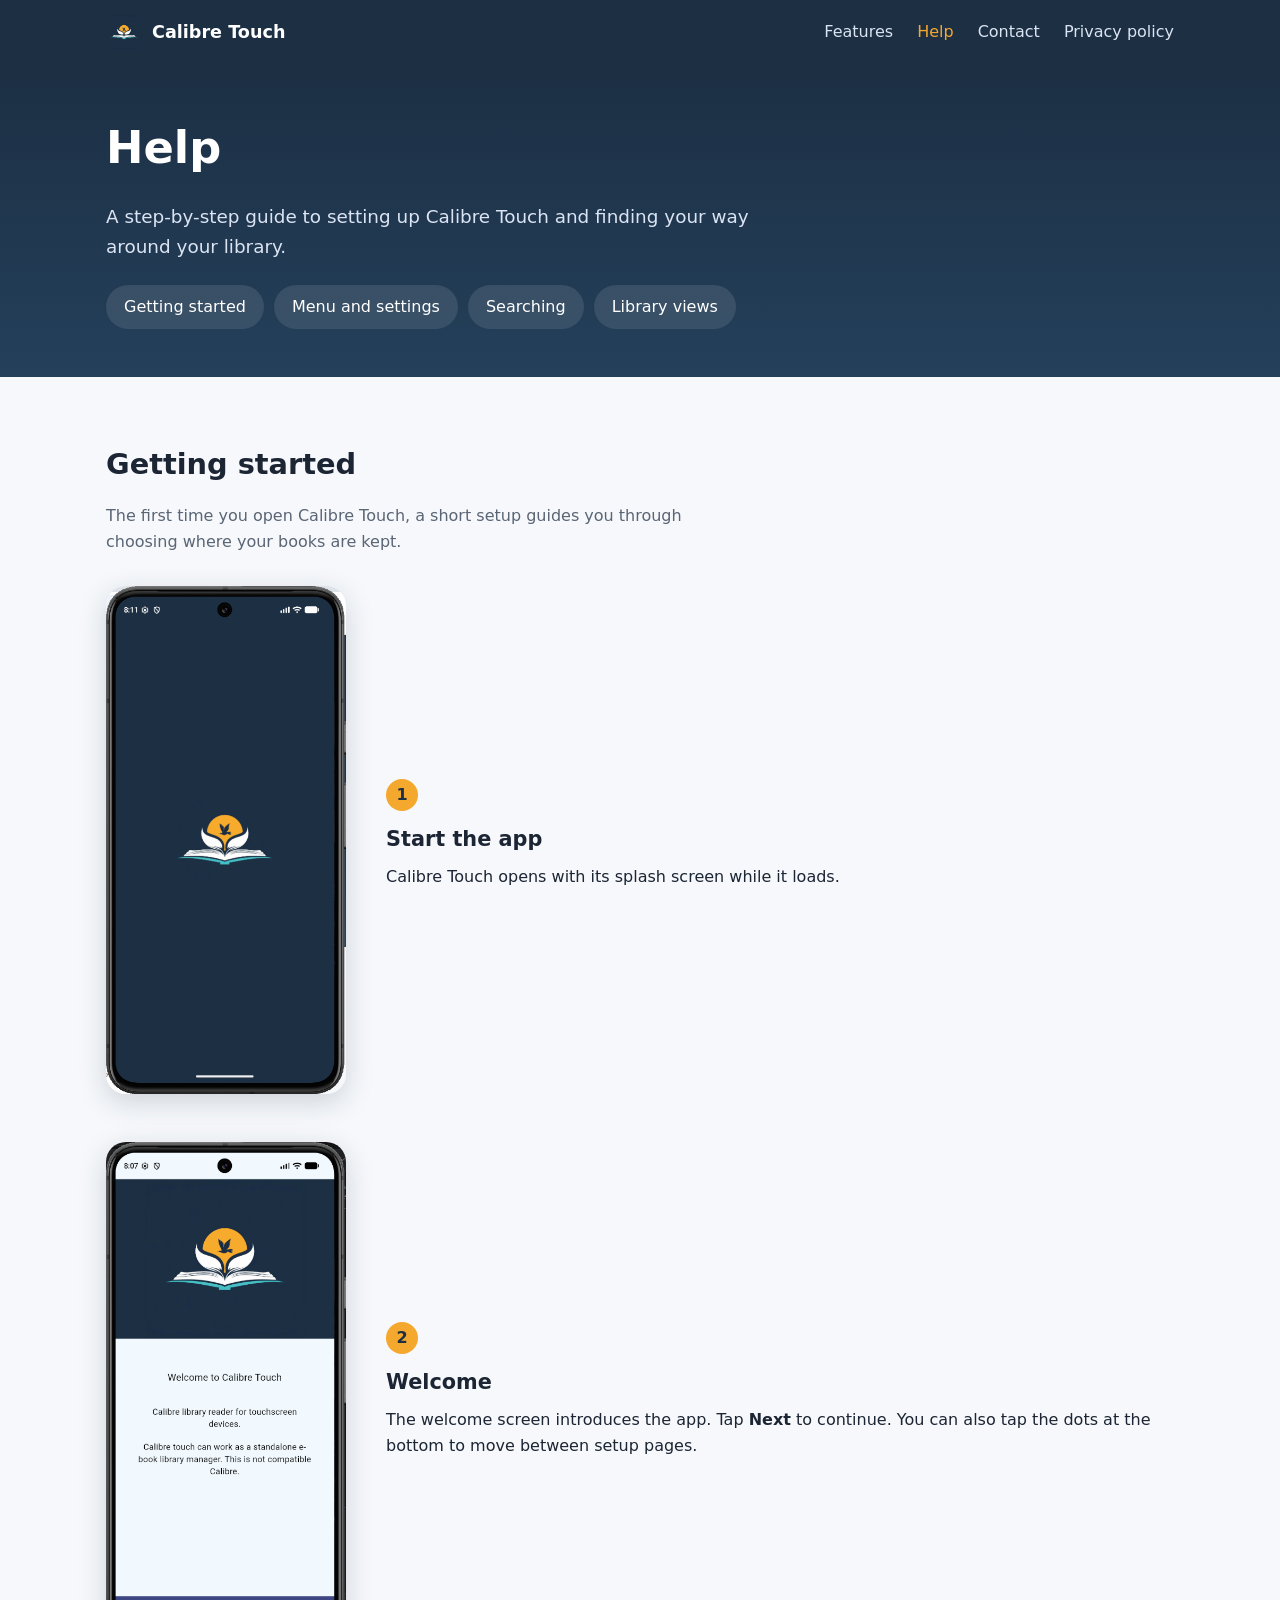
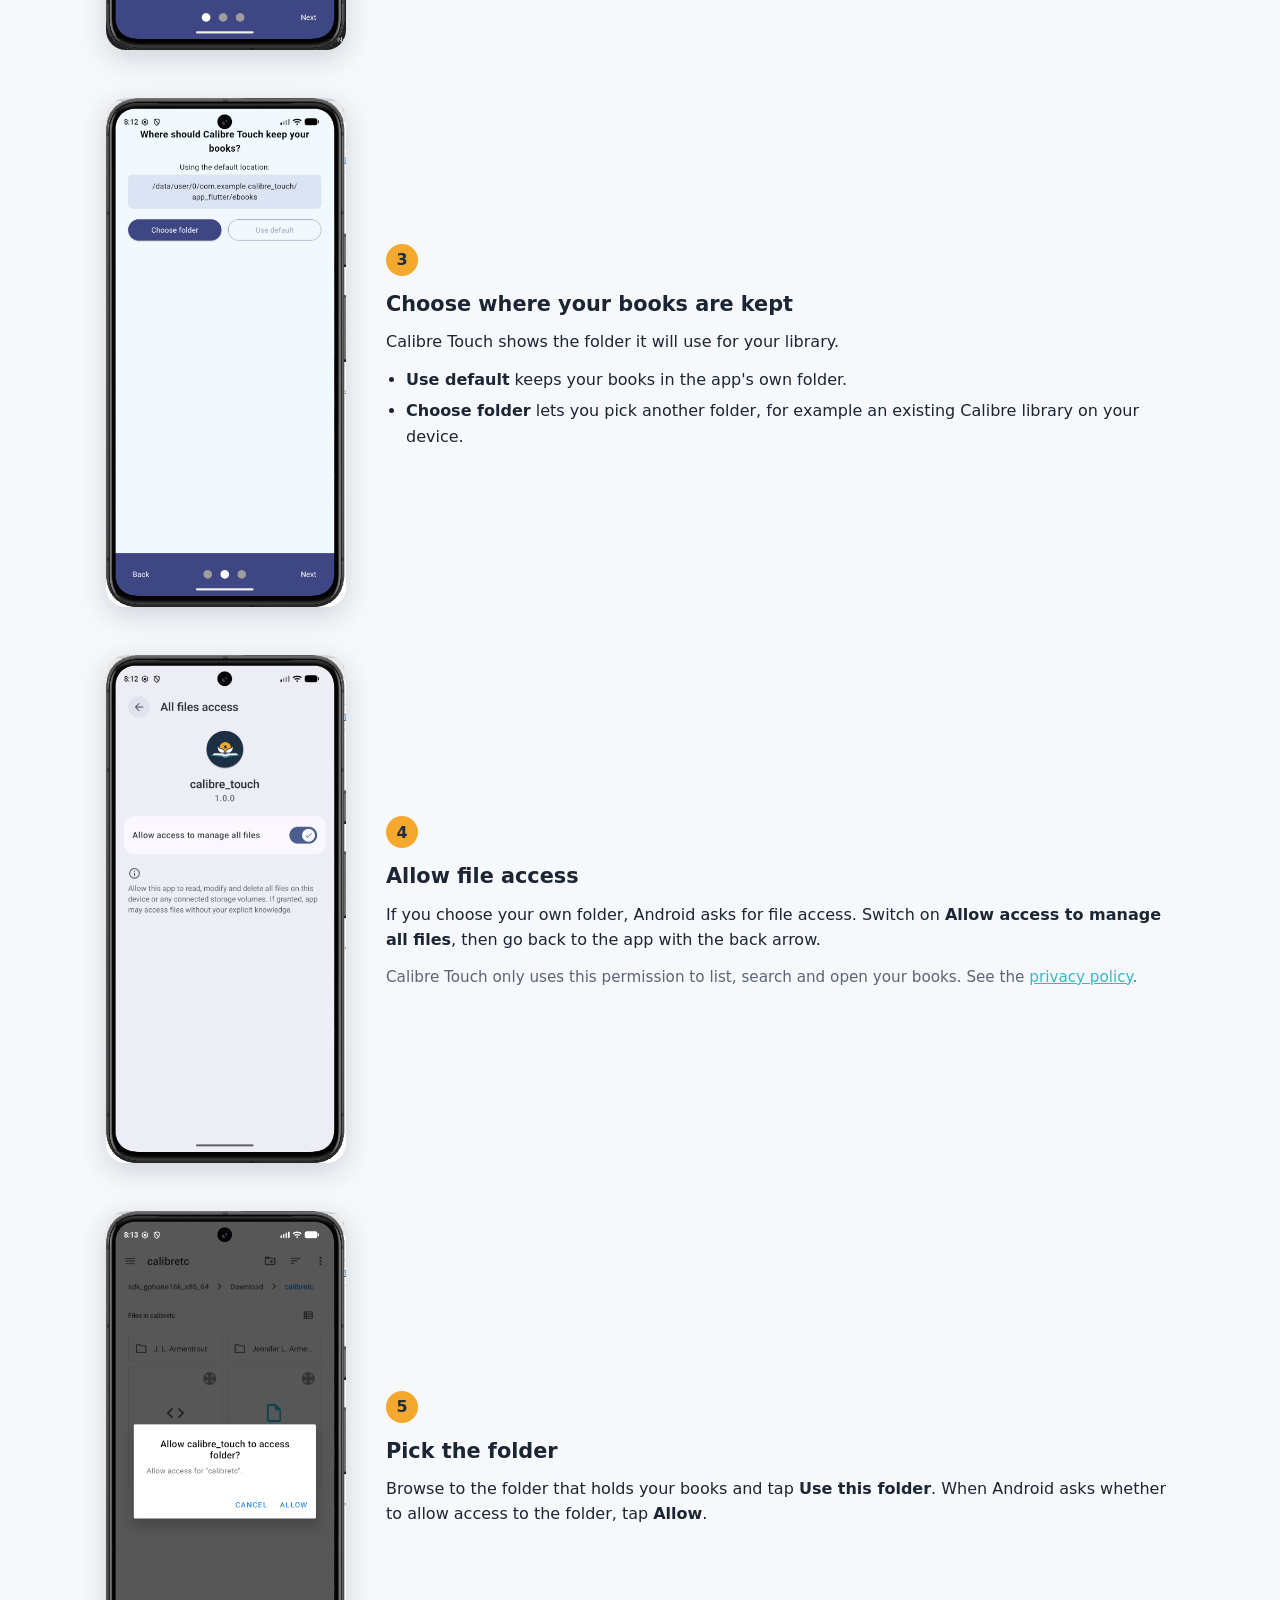
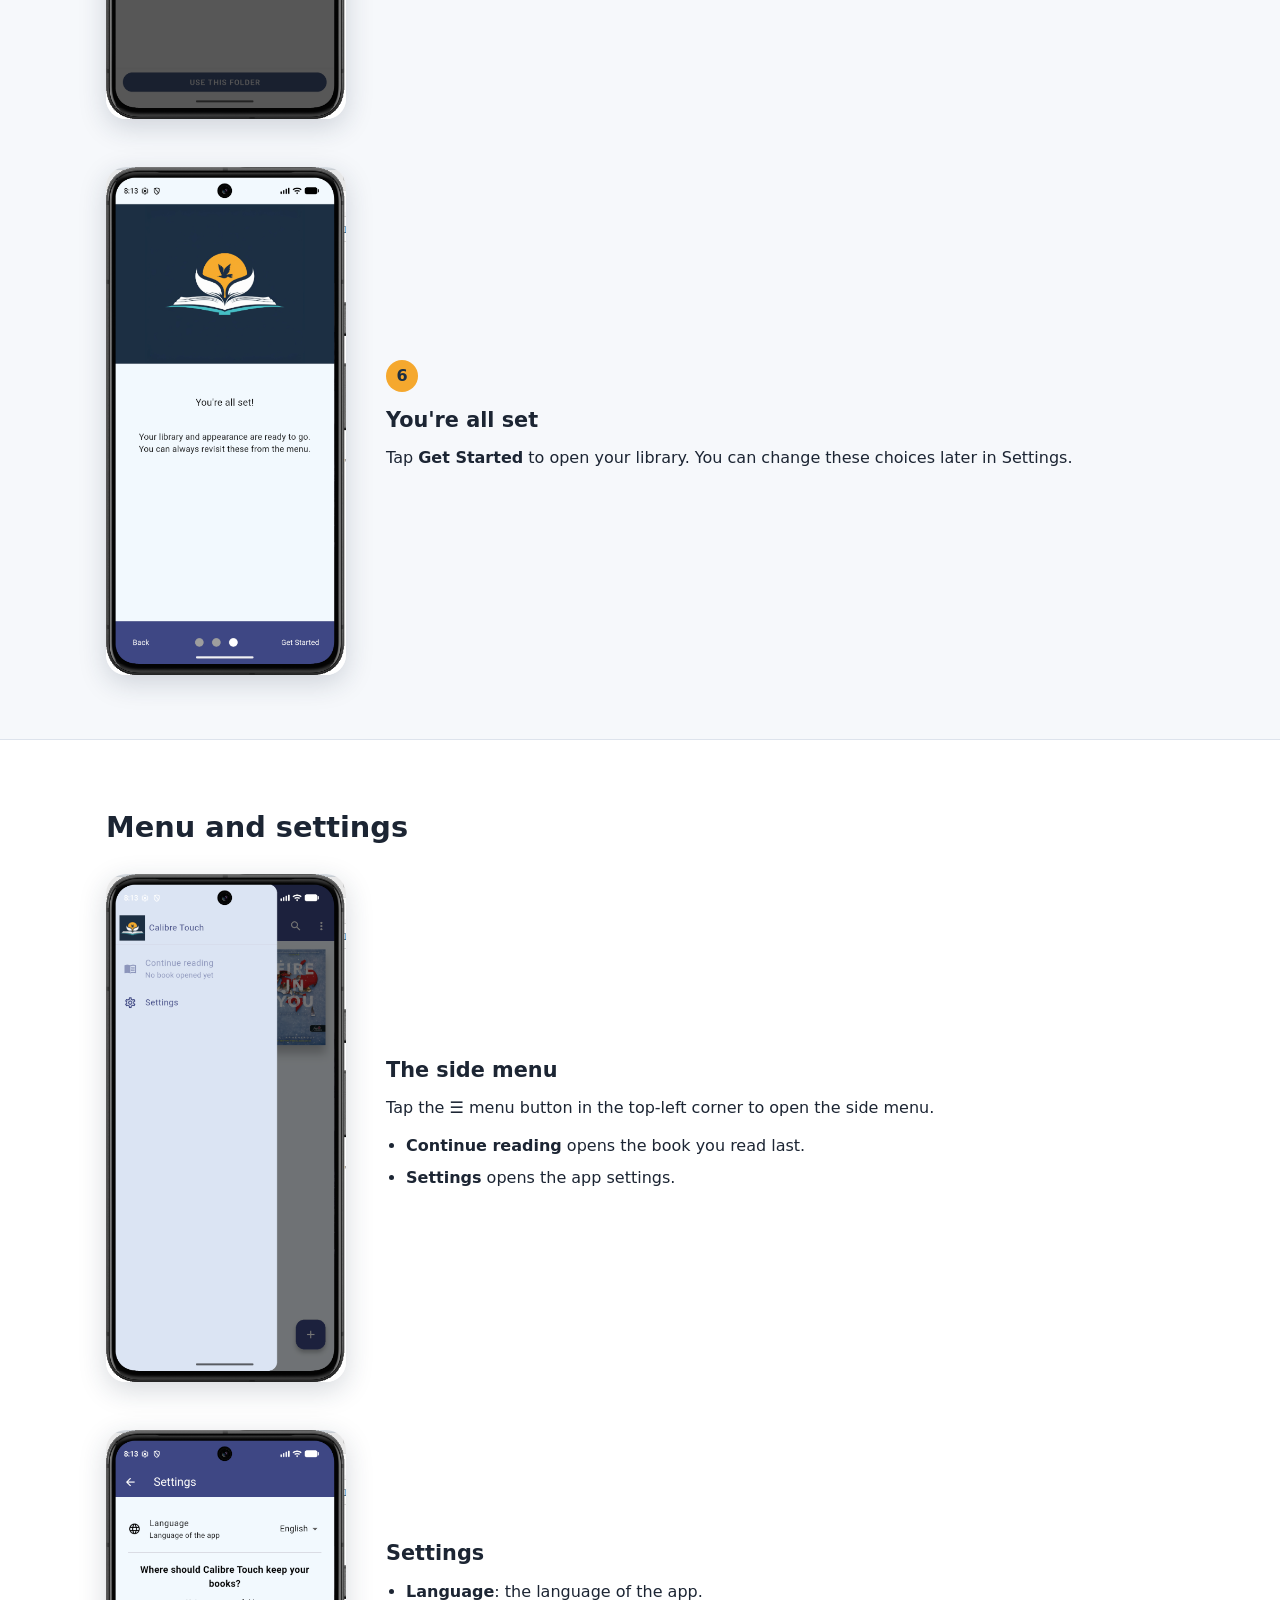
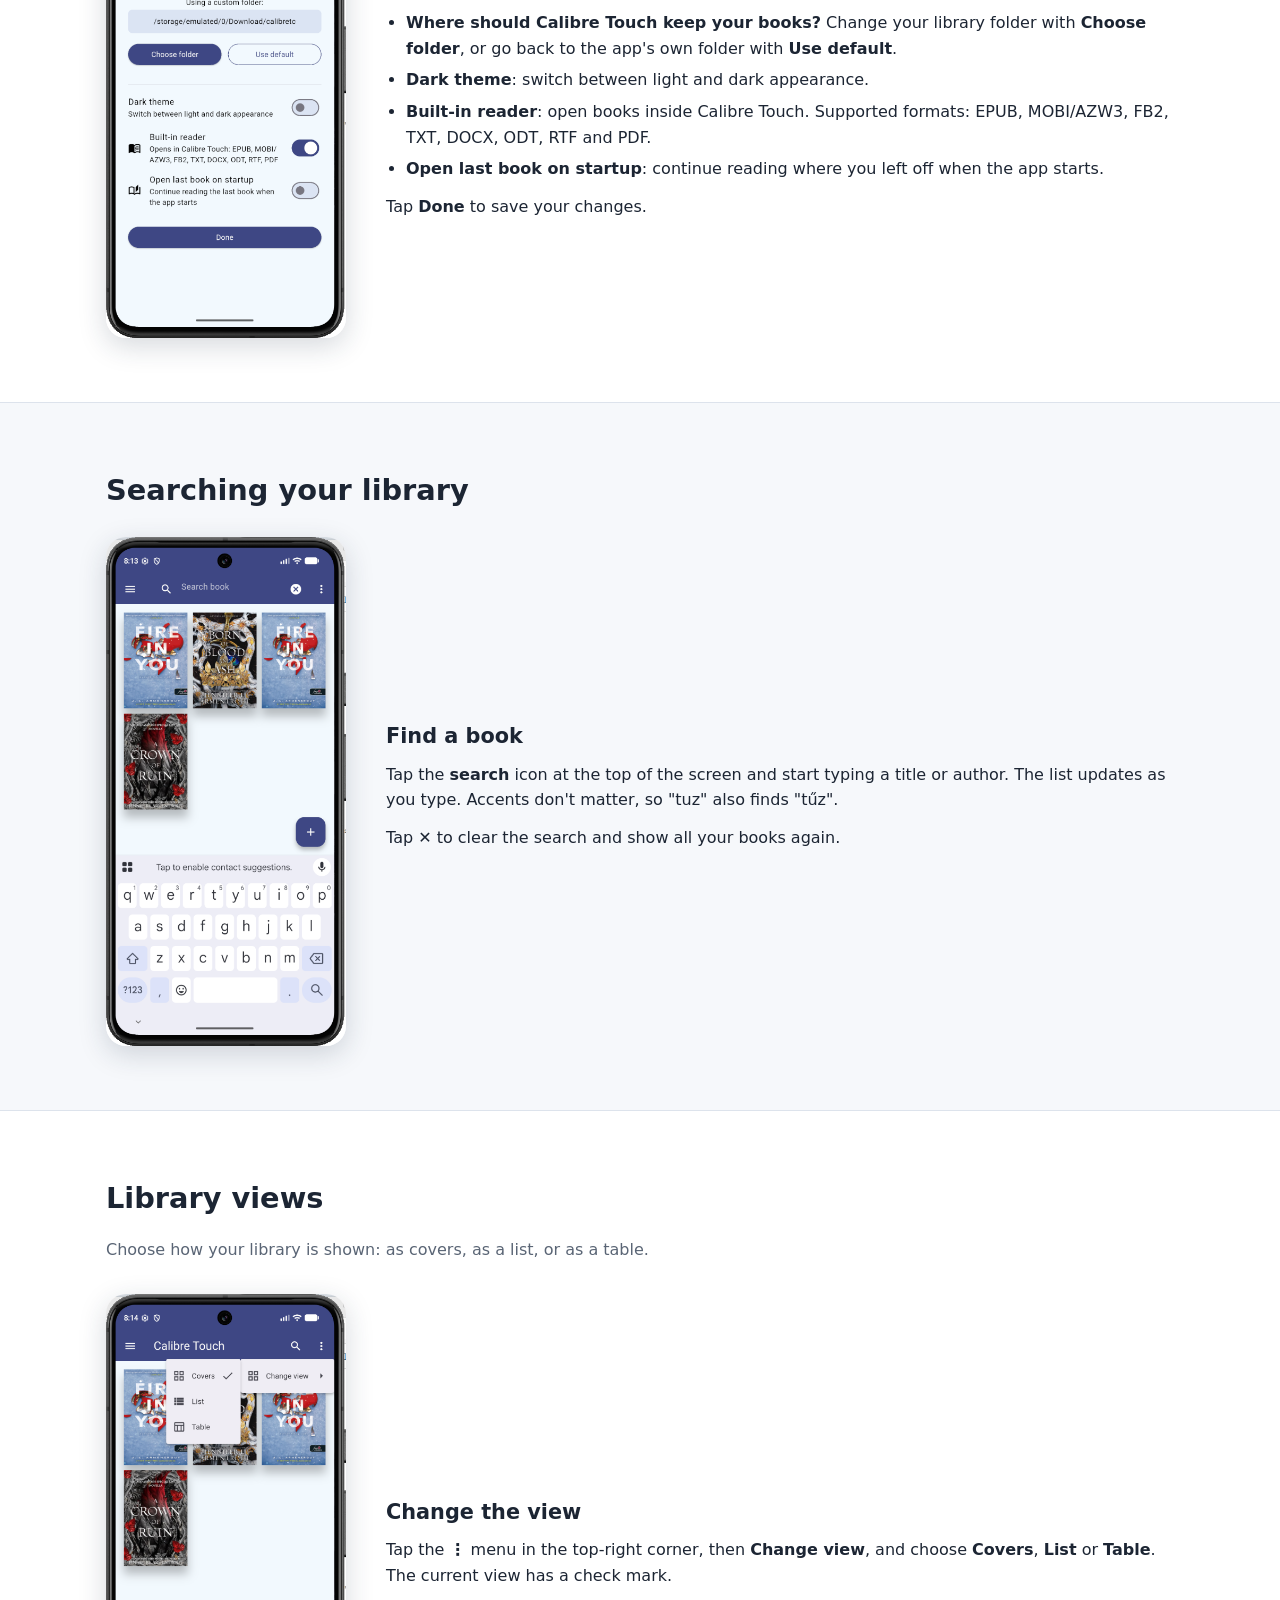
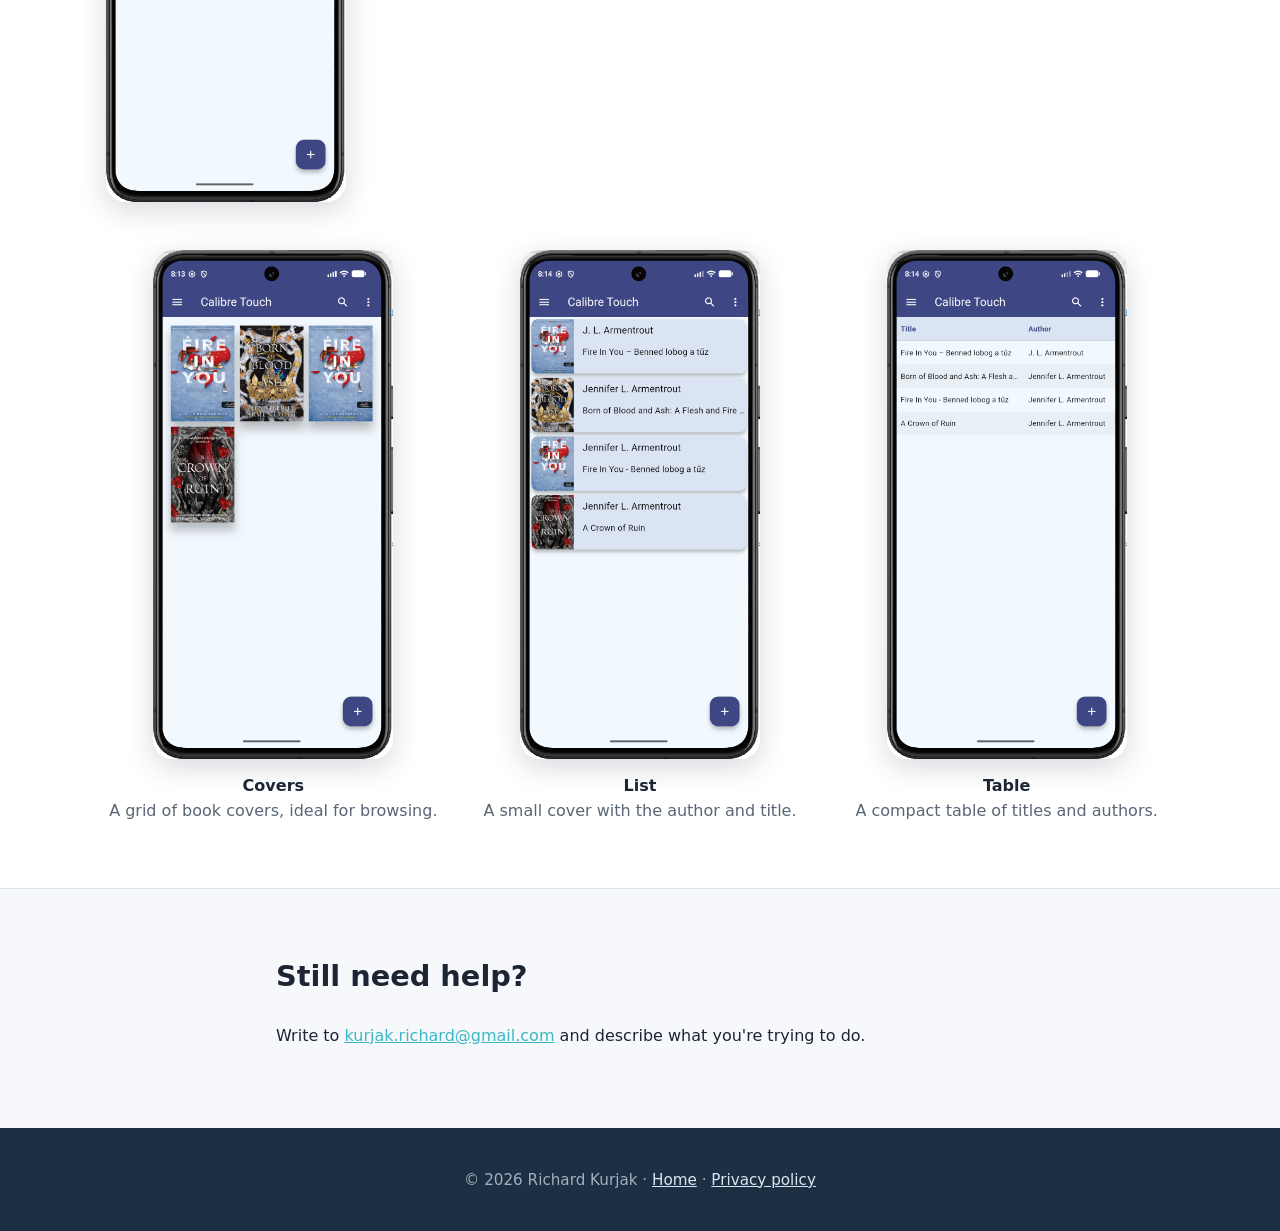
==== help.html @ 4003f590 "Change projetk as a github public page." ====
<!doctype html>
<html lang="en">
<head>
  <meta charset="utf-8">
  <meta name="viewport" content="width=device-width, initial-scale=1">
  <title>Help · Calibre Touch</title>
  <meta name="description" content="How to set up and use Calibre Touch, step by step.">
  <link rel="icon" type="image/png" href="assets/favicon.png">
  <link rel="stylesheet" href="css/style.css">
</head>
<body>
  <header class="site-header">
    <div class="container nav">
      <a class="brand" href="index.html">
        <img src="assets/logo.png" alt="" width="36" height="36">
        <span>Calibre Touch</span>
      </a>
      <button class="nav-toggle" aria-expanded="false" aria-controls="nav-links" aria-label="Open menu">☰</button>
      <nav id="nav-links" class="nav-links">
        <a href="index.html#features">Features</a>
        <a href="help.html" aria-current="page">Help</a>
        <a href="index.html#contact">Contact</a>
        <a href="index.html#privacy">Privacy policy</a>
      </nav>
    </div>
  </header>

  <main>
    <section class="help-hero">
      <div class="container">
        <h1>Help</h1>
        <p class="lead">A step-by-step guide to setting up Calibre Touch and finding your way around your library.</p>
        <nav class="toc" aria-label="Help topics">
          <a href="#getting-started">Getting started</a>
          <a href="#menu-settings">Menu and settings</a>
          <a href="#search">Searching</a>
          <a href="#views">Library views</a>
        </nav>
      </div>
    </section>

    <!-- Getting started -->
    <section id="getting-started" class="section">
      <div class="container">
        <h2>Getting started</h2>
        <p class="section-intro">The first time you open Calibre Touch, a short setup guides you through choosing where your books are kept.</p>

        <div class="steps">
          <article class="step">
            <a class="shot" href="assets/Help/1.png"><img src="assets/Help/1.png" alt="Calibre Touch splash screen with the logo on a dark blue background" width="452" height="957" loading="lazy"></a>
            <div class="step-text">
              <span class="step-num">1</span>
              <h3>Start the app</h3>
              <p>Calibre Touch opens with its splash screen while it loads.</p>
            </div>
          </article>

          <article class="step">
            <a class="shot" href="assets/Help/2.png"><img src="assets/Help/2.png" alt="Welcome screen with the Next button at the bottom" width="452" height="957" loading="lazy"></a>
            <div class="step-text">
              <span class="step-num">2</span>
              <h3>Welcome</h3>
              <p>The welcome screen introduces the app. Tap <strong>Next</strong> to continue. You can also tap the dots at the bottom to move between setup pages.</p>
            </div>
          </article>

          <article class="step">
            <a class="shot" href="assets/Help/3.png"><img src="assets/Help/3.png" alt="Setup page asking where Calibre Touch should keep your books, with Choose folder and Use default buttons" width="452" height="957" loading="lazy"></a>
            <div class="step-text">
              <span class="step-num">3</span>
              <h3>Choose where your books are kept</h3>
              <p>Calibre Touch shows the folder it will use for your library.</p>
              <ul>
                <li><strong>Use default</strong> keeps your books in the app's own folder.</li>
                <li><strong>Choose folder</strong> lets you pick another folder, for example an existing Calibre library on your device.</li>
              </ul>
            </div>
          </article>

          <article class="step">
            <a class="shot" href="assets/Help/4.png"><img src="assets/Help/4.png" alt="Android All files access screen with Allow access to manage all files switched on" width="452" height="957" loading="lazy"></a>
            <div class="step-text">
              <span class="step-num">4</span>
              <h3>Allow file access</h3>
              <p>If you choose your own folder, Android asks for file access. Switch on <strong>Allow access to manage all files</strong>, then go back to the app with the back arrow.</p>
              <p class="hint">Calibre Touch only uses this permission to list, search and open your books. See the <a href="index.html#privacy">privacy policy</a>.</p>
            </div>
          </article>

          <article class="step">
            <a class="shot" href="assets/Help/5.png"><img src="assets/Help/5.png" alt="Folder picker showing the calibretc folder and a dialog asking to allow access" width="452" height="957" loading="lazy"></a>
            <div class="step-text">
              <span class="step-num">5</span>
              <h3>Pick the folder</h3>
              <p>Browse to the folder that holds your books and tap <strong>Use this folder</strong>. When Android asks whether to allow access to the folder, tap <strong>Allow</strong>.</p>
            </div>
          </article>

          <article class="step">
            <a class="shot" href="assets/Help/6.png"><img src="assets/Help/6.png" alt="You're all set screen with the Get Started button" width="452" height="957" loading="lazy"></a>
            <div class="step-text">
              <span class="step-num">6</span>
              <h3>You're all set</h3>
              <p>Tap <strong>Get Started</strong> to open your library. You can change these choices later in Settings.</p>
            </div>
          </article>
        </div>
      </div>
    </section>

    <!-- Menu and settings -->
    <section id="menu-settings" class="section section-alt">
      <div class="container">
        <h2>Menu and settings</h2>

        <div class="steps">
          <article class="step">
            <a class="shot" href="assets/Help/7.png"><img src="assets/Help/7.png" alt="Side menu open with Continue reading and Settings" width="452" height="957" loading="lazy"></a>
            <div class="step-text">
              <h3>The side menu</h3>
              <p>Tap the <strong>☰</strong> menu button in the top-left corner to open the side menu.</p>
              <ul>
                <li><strong>Continue reading</strong> opens the book you read last.</li>
                <li><strong>Settings</strong> opens the app settings.</li>
              </ul>
            </div>
          </article>

          <article class="step">
            <a class="shot" href="assets/Help/8.png"><img src="assets/Help/8.png" alt="Settings screen with language, library folder, dark theme, built-in reader and open last book options" width="452" height="957" loading="lazy"></a>
            <div class="step-text">
              <h3>Settings</h3>
              <ul>
                <li><strong>Language</strong>: the language of the app.</li>
                <li><strong>Where should Calibre Touch keep your books?</strong> Change your library folder with <strong>Choose folder</strong>, or go back to the app's own folder with <strong>Use default</strong>.</li>
                <li><strong>Dark theme</strong>: switch between light and dark appearance.</li>
                <li><strong>Built-in reader</strong>: open books inside Calibre Touch. Supported formats: EPUB, MOBI/AZW3, FB2, TXT, DOCX, ODT, RTF and PDF.</li>
                <li><strong>Open last book on startup</strong>: continue reading where you left off when the app starts.</li>
              </ul>
              <p>Tap <strong>Done</strong> to save your changes.</p>
            </div>
          </article>
        </div>
      </div>
    </section>

    <!-- Search -->
    <section id="search" class="section">
      <div class="container">
        <h2>Searching your library</h2>

        <div class="steps">
          <article class="step">
            <a class="shot" href="assets/Help/9.png"><img src="assets/Help/9.png" alt="Search bar open above the book covers with the keyboard showing" width="452" height="957" loading="lazy"></a>
            <div class="step-text">
              <h3>Find a book</h3>
              <p>Tap the <strong>search</strong> icon at the top of the screen and start typing a title or author. The list updates as you type. Accents don't matter, so "tuz" also finds "tűz".</p>
              <p>Tap <strong>✕</strong> to clear the search and show all your books again.</p>
            </div>
          </article>
        </div>
      </div>
    </section>

    <!-- Views -->
    <section id="views" class="section section-alt">
      <div class="container">
        <h2>Library views</h2>
        <p class="section-intro">Choose how your library is shown: as covers, as a list, or as a table.</p>

        <div class="steps">
          <article class="step">
            <a class="shot" href="assets/Help/10.png"><img src="assets/Help/10.png" alt="Menu open with Change view and the options Covers, List and Table" width="452" height="957" loading="lazy"></a>
            <div class="step-text">
              <h3>Change the view</h3>
              <p>Tap the <strong>⋮</strong> menu in the top-right corner, then <strong>Change view</strong>, and choose <strong>Covers</strong>, <strong>List</strong> or <strong>Table</strong>. The current view has a check mark.</p>
            </div>
          </article>
        </div>

        <div class="view-grid">
          <figure>
            <a class="shot" href="assets/Help/11.png"><img src="assets/Help/11.png" alt="Covers view showing book covers in a grid" width="452" height="957" loading="lazy"></a>
            <figcaption><strong>Covers</strong><br>A grid of book covers, ideal for browsing.</figcaption>
          </figure>
          <figure>
            <a class="shot" href="assets/Help/12.png"><img src="assets/Help/12.png" alt="List view showing each book's cover, author and title" width="452" height="957" loading="lazy"></a>
            <figcaption><strong>List</strong><br>A small cover with the author and title.</figcaption>
          </figure>
          <figure>
            <a class="shot" href="assets/Help/13.png"><img src="assets/Help/13.png" alt="Table view with Title and Author columns" width="452" height="957" loading="lazy"></a>
            <figcaption><strong>Table</strong><br>A compact table of titles and authors.</figcaption>
          </figure>
        </div>
      </div>
    </section>

    <section class="section">
      <div class="container narrow">
        <h2>Still need help?</h2>
        <p>Write to <a href="mailto:kurjak.richard@gmail.com">kurjak.richard@gmail.com</a> and describe what you're trying to do.</p>
      </div>
    </section>
  </main>

  <footer class="site-footer">
    <div class="container">
      <p>© <span id="year"></span> Richard Kurjak · <a href="index.html">Home</a> · <a href="index.html#privacy">Privacy policy</a></p>
    </div>
  </footer>

  <script src="js/main.js"></script>
</body>
</html>
---- css/style.css ----
/* Calibre Touch website — colors taken from the app logo */
:root {
  --navy: #1c2f43;
  --navy-2: #24405b;
  --amber: #f5a82e;
  --teal: #3bb8c3;
  --bg: #f6f8fb;
  --surface: #ffffff;
  --text: #1c2533;
  --muted: #5a6575;
  --border: #dde3ec;
  --radius: 14px;
  --max: 1100px;
}

@media (prefers-color-scheme: dark) {
  :root {
    --bg: #121c28;
    --surface: #1a2838;
    --text: #e8edf3;
    --muted: #a3afbf;
    --border: #2c3d52;
  }
}

*, *::before, *::after { box-sizing: border-box; }

body {
  margin: 0;
  font-family: system-ui, -apple-system, "Segoe UI", Roboto, sans-serif;
  line-height: 1.6;
  color: var(--text);
  background: var(--bg);
}

img { max-width: 100%; height: auto; display: block; }
a { color: var(--teal); }

.container { width: 100%; max-width: var(--max); margin: 0 auto; padding: 0 16px; }
.narrow { max-width: 760px; }

/* Header */
.site-header {
  background: var(--navy);
  color: #fff;
  position: sticky; top: 0; z-index: 10;
}
.nav { display: flex; align-items: center; justify-content: space-between; min-height: 64px; flex-wrap: wrap; }
.brand { display: flex; align-items: center; gap: 10px; color: #fff; text-decoration: none; font-weight: 700; font-size: 1.1rem; }
.brand img { border-radius: 8px; }
.nav-links { display: flex; gap: 24px; }
.nav-links a { color: #dbe4f3; text-decoration: none; font-weight: 500; }
.nav-links a:hover, .nav-links a[aria-current="page"] { color: var(--amber); }
.nav-toggle { display: none; background: none; border: 0; color: #fff; font-size: 1.6rem; cursor: pointer; padding: 8px; }

@media (max-width: 720px) {
  .nav-toggle { display: block; }
  .nav-links { display: none; width: 100%; flex-direction: column; gap: 0; padding-bottom: 12px; }
  .nav-links.open { display: flex; }
  .nav-links a { padding: 12px 0; border-top: 1px solid var(--navy-2); }
}

/* Hero */
.hero { background: linear-gradient(180deg, var(--navy), var(--navy-2)); color: #fff; padding: 64px 0 80px; }
.hero-inner { display: grid; grid-template-columns: 1.2fr 1fr; gap: 40px; align-items: center; }
.eyebrow { color: var(--amber); text-transform: uppercase; letter-spacing: .08em; font-weight: 700; font-size: .85rem; margin: 0 0 8px; }
.hero h1 { font-size: clamp(2rem, 5vw, 3.2rem); line-height: 1.15; margin: 0 0 16px; }
.lead { font-size: 1.15rem; color: #dbe4f3; max-width: 36em; }
.hero-actions { display: flex; flex-wrap: wrap; gap: 12px; margin-top: 28px; }
.hero-art img { width: 100%; max-width: 380px; margin: 0 auto; border-radius: 24px; }

@media (max-width: 820px) {
  .hero { padding: 40px 0 56px; }
  .hero-inner { grid-template-columns: 1fr; }
  .hero-art { order: -1; }
  .hero-art img { max-width: 220px; }
}

/* Buttons — sized for touch */
.btn { display: inline-flex; align-items: center; justify-content: center; min-height: 48px; padding: 0 24px; border-radius: 999px; font-weight: 600; text-decoration: none; transition: transform .15s, background .15s; }
.btn:active { transform: scale(.97); }
.btn-primary { background: var(--amber); color: var(--navy); }
.btn-primary:hover { background: #ffbb4d; }
.btn-ghost { border: 2px solid rgba(255,255,255,.5); color: #fff; }
.btn-ghost:hover { border-color: #fff; }

/* Sections */
.section { padding: 64px 0; }
.section-alt { background: var(--surface); border-block: 1px solid var(--border); }
h2 { font-size: 1.8rem; margin: 0 0 24px; }

.cards { display: grid; grid-template-columns: repeat(auto-fit, minmax(230px, 1fr)); gap: 20px; }
.card { background: var(--surface); border: 1px solid var(--border); border-top: 4px solid var(--teal); border-radius: var(--radius); padding: 24px; }
.card h3 { margin: 0 0 8px; }
.card p { margin: 0; color: var(--muted); }
.card-warning { grid-column: 1 / -1; border-top-color: var(--amber); }
.note { color: var(--muted); font-size: .95rem; margin-top: 24px; }

.checklist { list-style: none; padding: 0; margin: 0 0 28px; }
.checklist li { position: relative; padding-left: 34px; margin-bottom: 14px; }
.checklist li::before { content: "✓"; position: absolute; left: 0; top: 0; width: 24px; height: 24px; border-radius: 50%; background: var(--teal); color: #fff; font-size: .8rem; display: grid; place-items: center; font-weight: 700; }

.prose h3 { font-size: 1.15rem; margin: 28px 0 8px; }
section[id] { scroll-margin-top: 64px; }

/* Footer */
.site-footer { background: var(--navy); color: #a3afbf; padding: 24px 0; text-align: center; font-size: .95rem; }
.site-footer a { color: #dbe4f3; }

/* Help page */
.help-hero { background: linear-gradient(180deg, var(--navy), var(--navy-2)); color: #fff; padding: 48px 0; }
.help-hero h1 { font-size: clamp(2rem, 5vw, 2.8rem); margin: 0 0 8px; }
.toc { display: flex; flex-wrap: wrap; gap: 10px; margin-top: 24px; }
.toc a { display: inline-flex; align-items: center; min-height: 44px; padding: 0 18px; border-radius: 999px; background: rgba(255,255,255,.1); color: #fff; text-decoration: none; font-weight: 500; }
.toc a:hover { background: rgba(255,255,255,.2); }
.section-intro { color: var(--muted); max-width: 40em; margin: -8px 0 32px; }

.steps { display: grid; gap: 48px; }
.step { display: grid; grid-template-columns: 240px 1fr; gap: 40px; align-items: center; }
.step h3 { margin: 0 0 8px; font-size: 1.3rem; }
.step p, .step ul { margin: 0 0 12px; }
.step ul { padding-left: 20px; }
.step li { margin-bottom: 6px; }
.step-num { display: inline-grid; place-items: center; width: 32px; height: 32px; border-radius: 50%; background: var(--amber); color: var(--navy); font-weight: 700; margin-bottom: 12px; }
.hint { color: var(--muted); font-size: .95rem; }

.shot { display: block; }
.shot img { width: 100%; border-radius: 20px; box-shadow: 0 8px 28px rgba(28,47,67,.18); }

.view-grid { display: grid; grid-template-columns: repeat(3, 1fr); gap: 32px; margin-top: 48px; }
.view-grid figure { margin: 0; text-align: center; }
.view-grid img { max-width: 240px; margin: 0 auto; }
.view-grid figcaption { margin-top: 14px; color: var(--muted); }
.view-grid figcaption strong { color: var(--text); }

@media (max-width: 720px) {
  .step { grid-template-columns: 1fr; gap: 20px; }
  .step .shot { max-width: 240px; margin: 0 auto; }
  .view-grid { grid-template-columns: 1fr; }
}
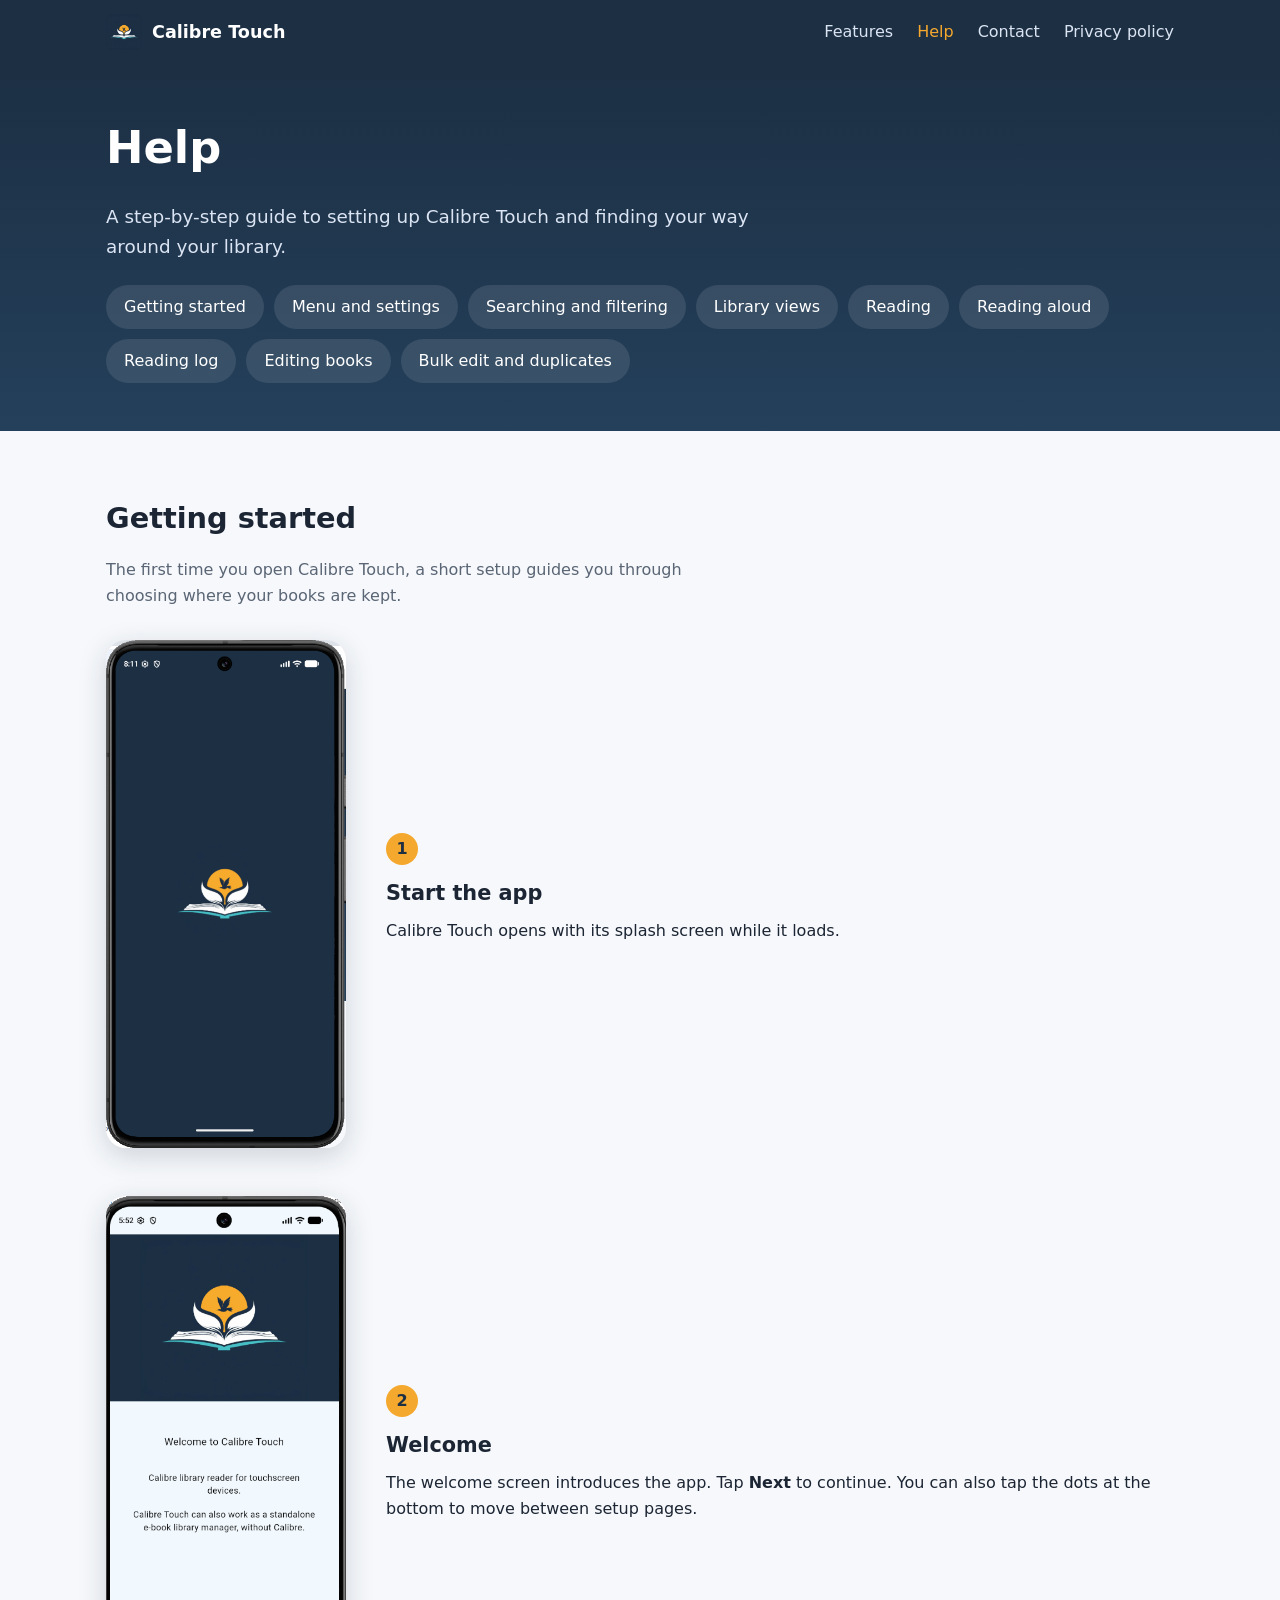
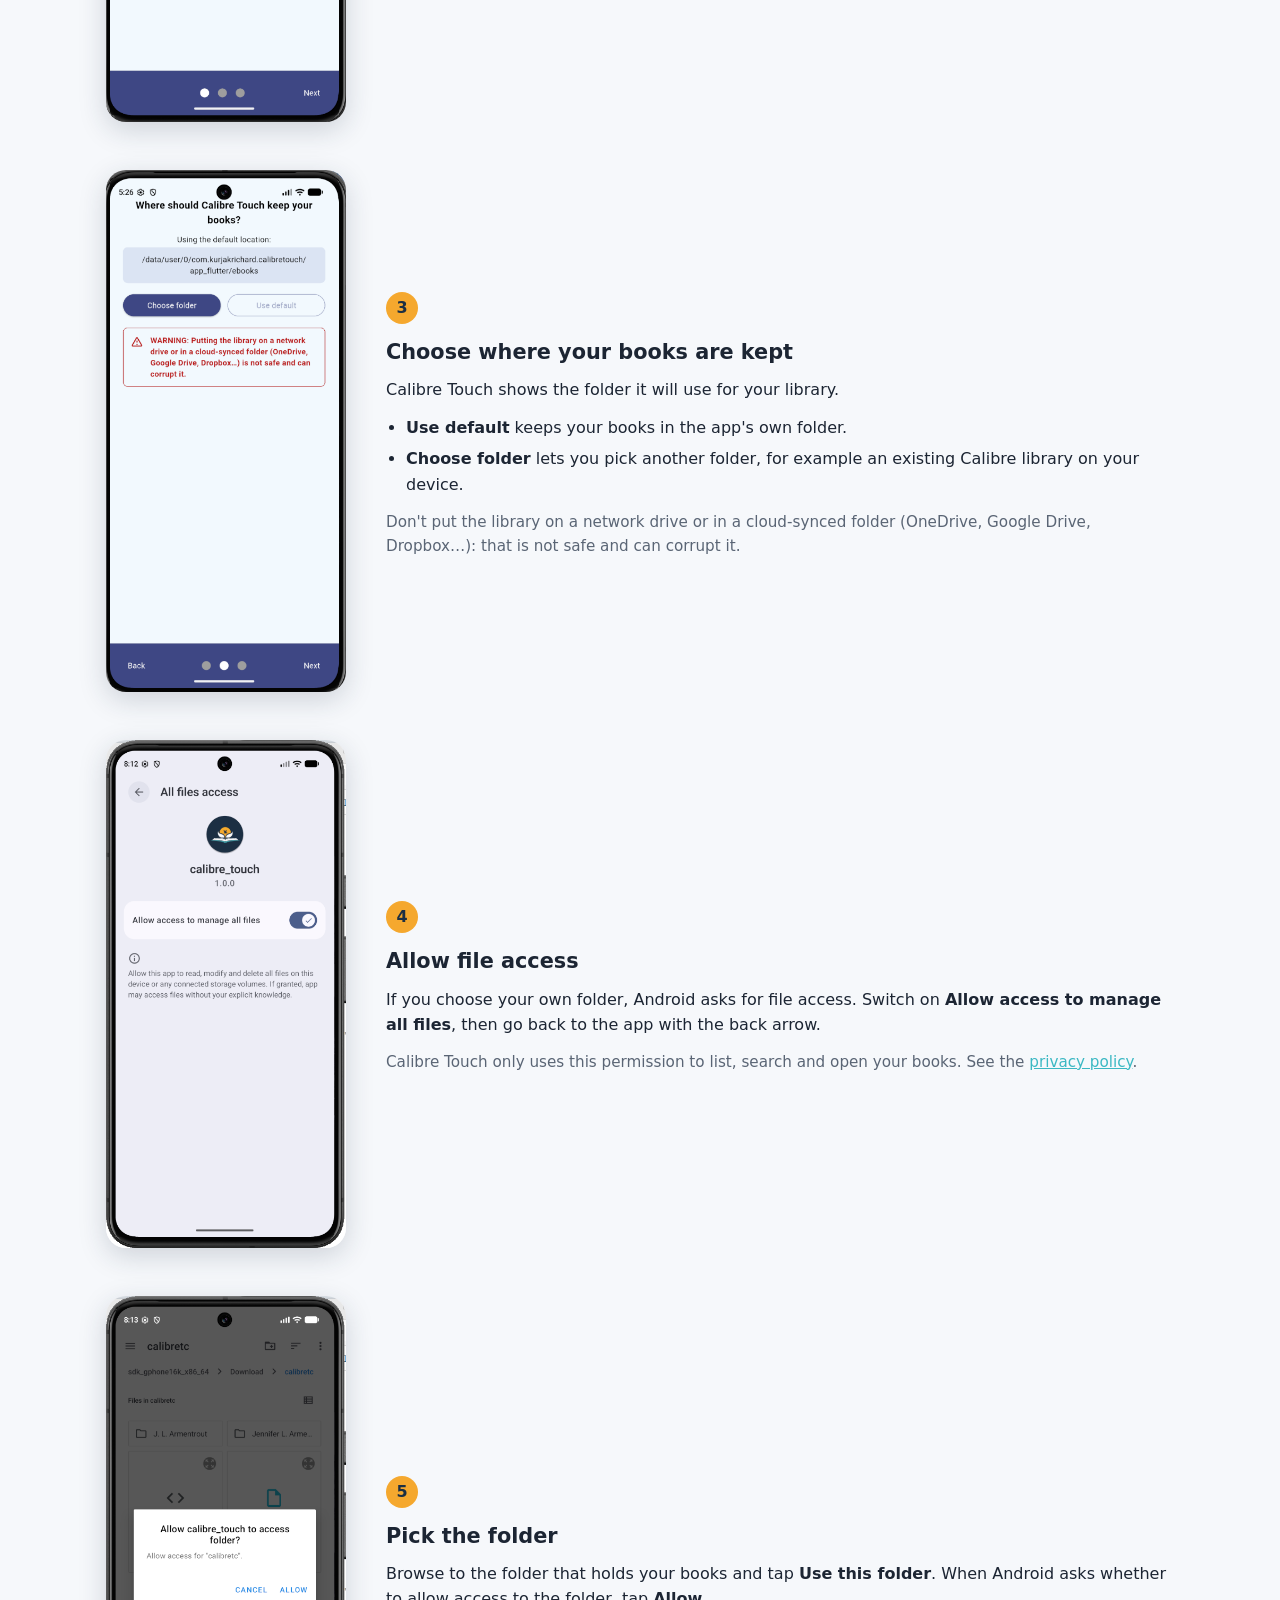
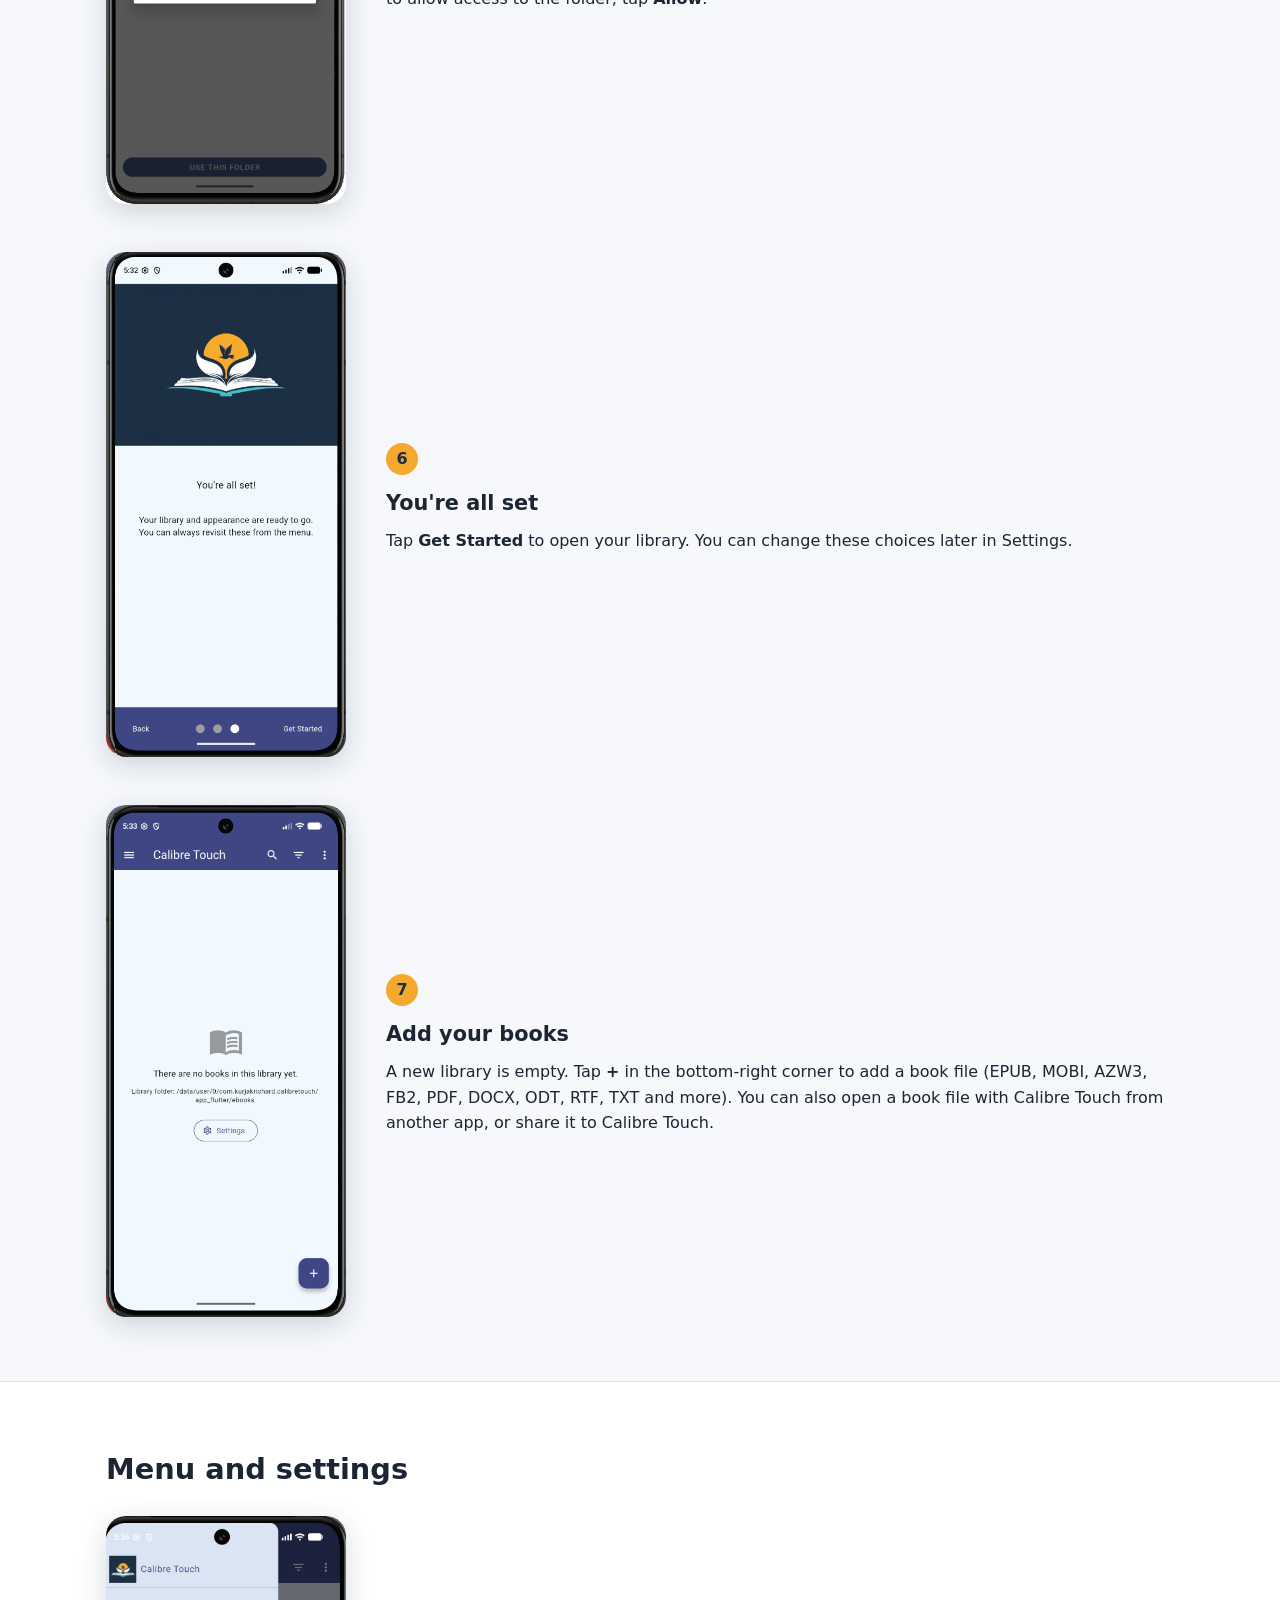
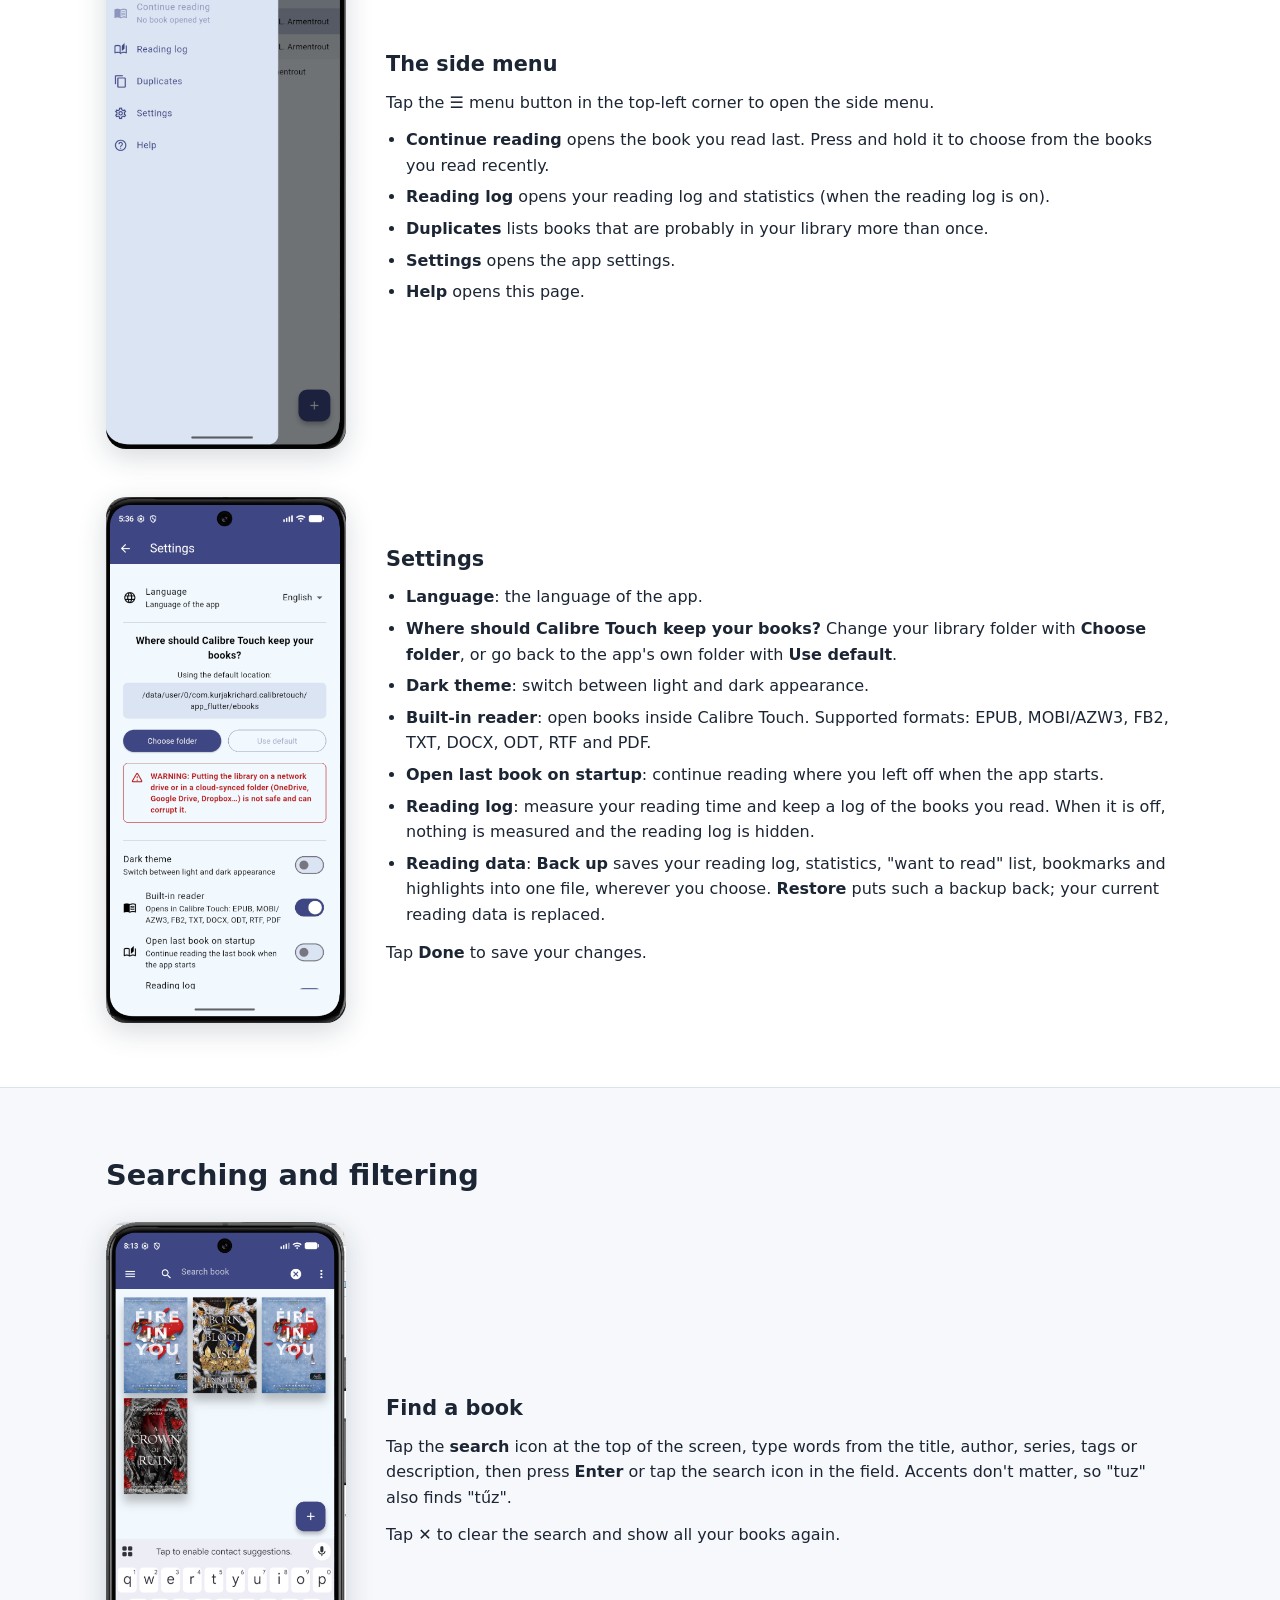
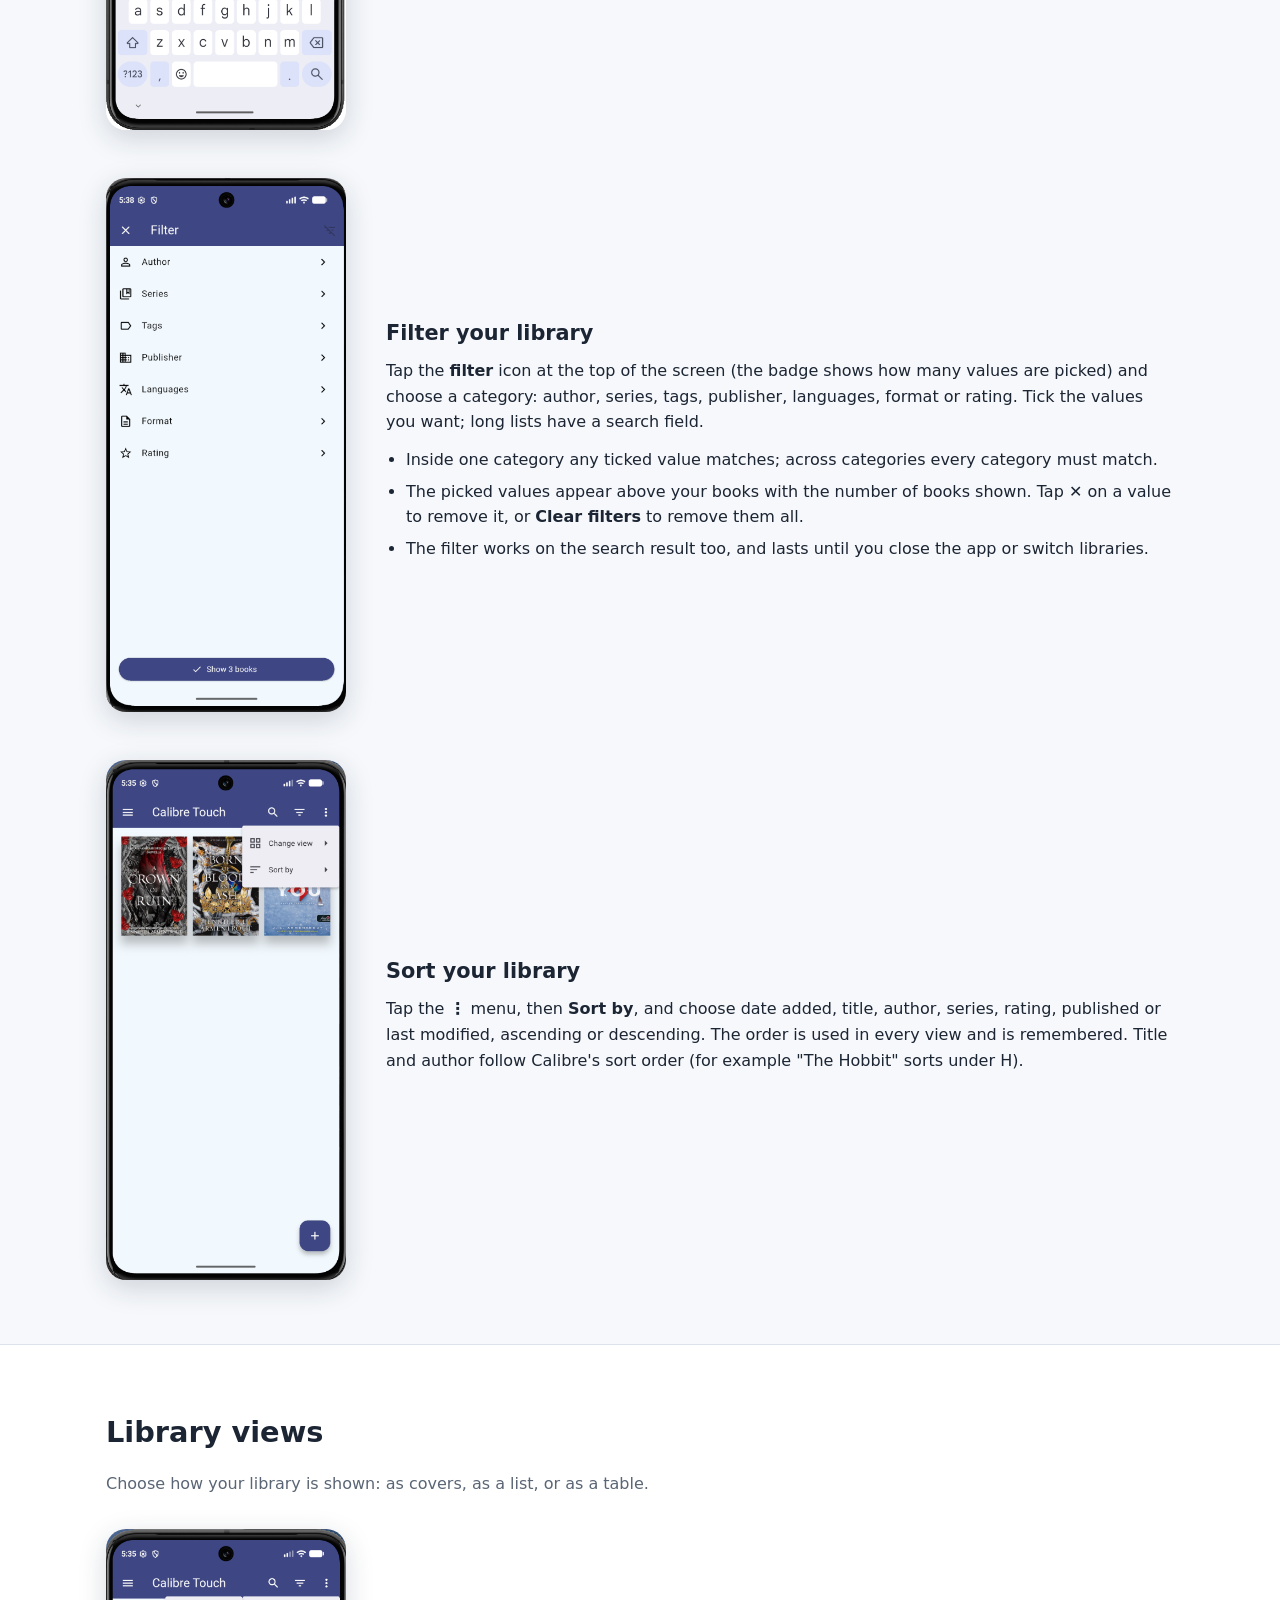
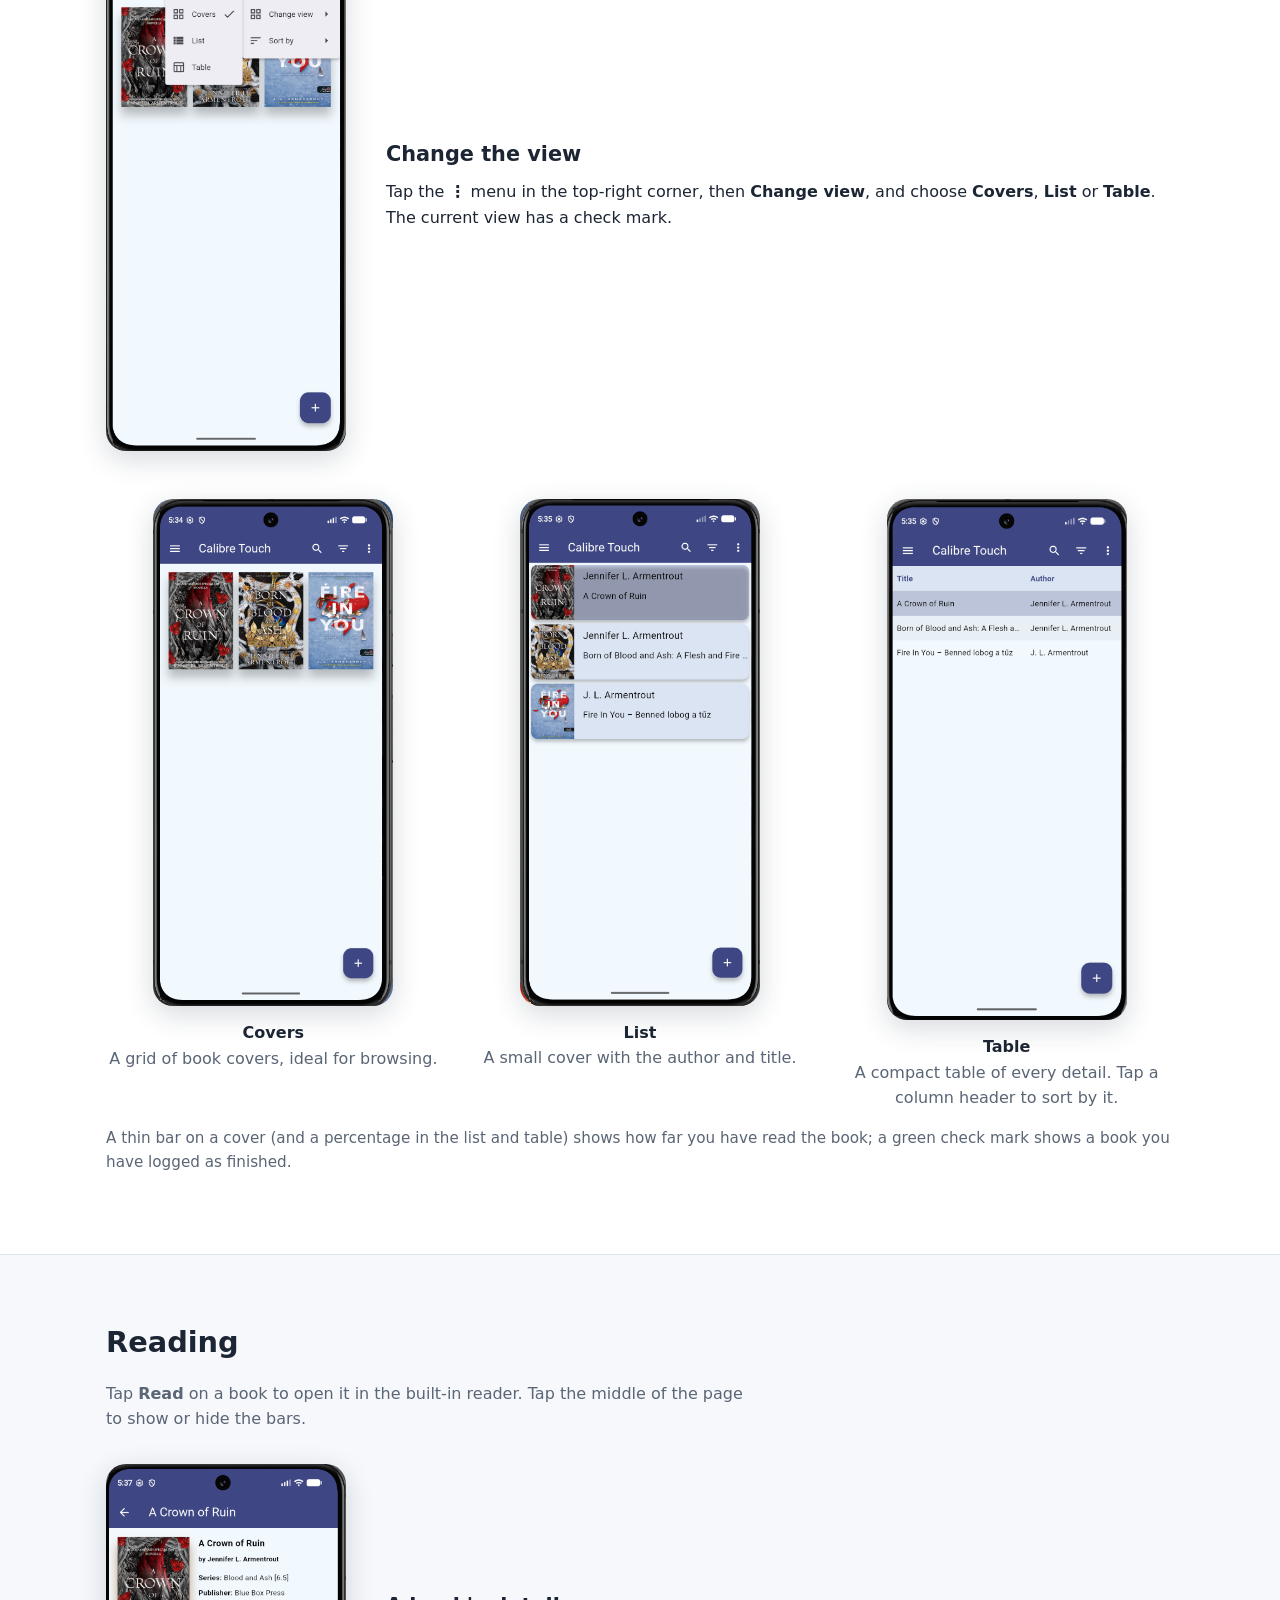
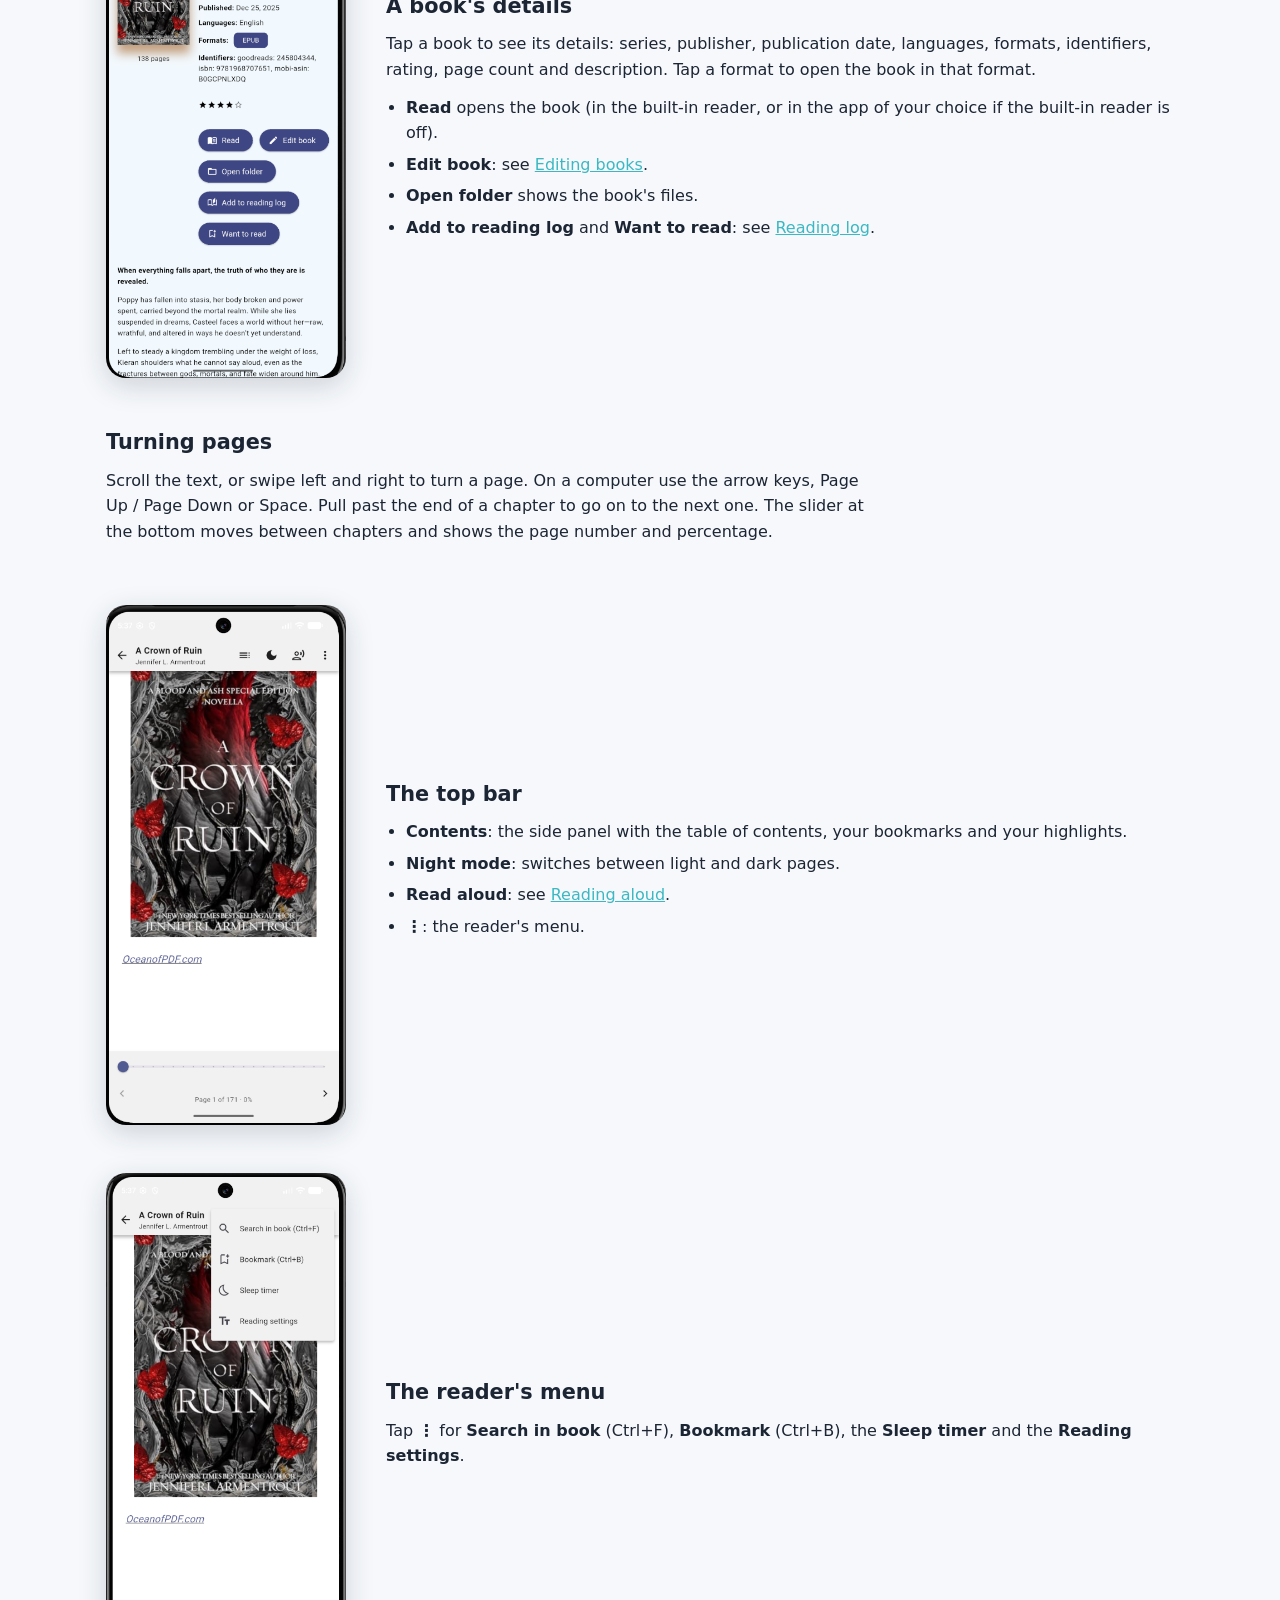
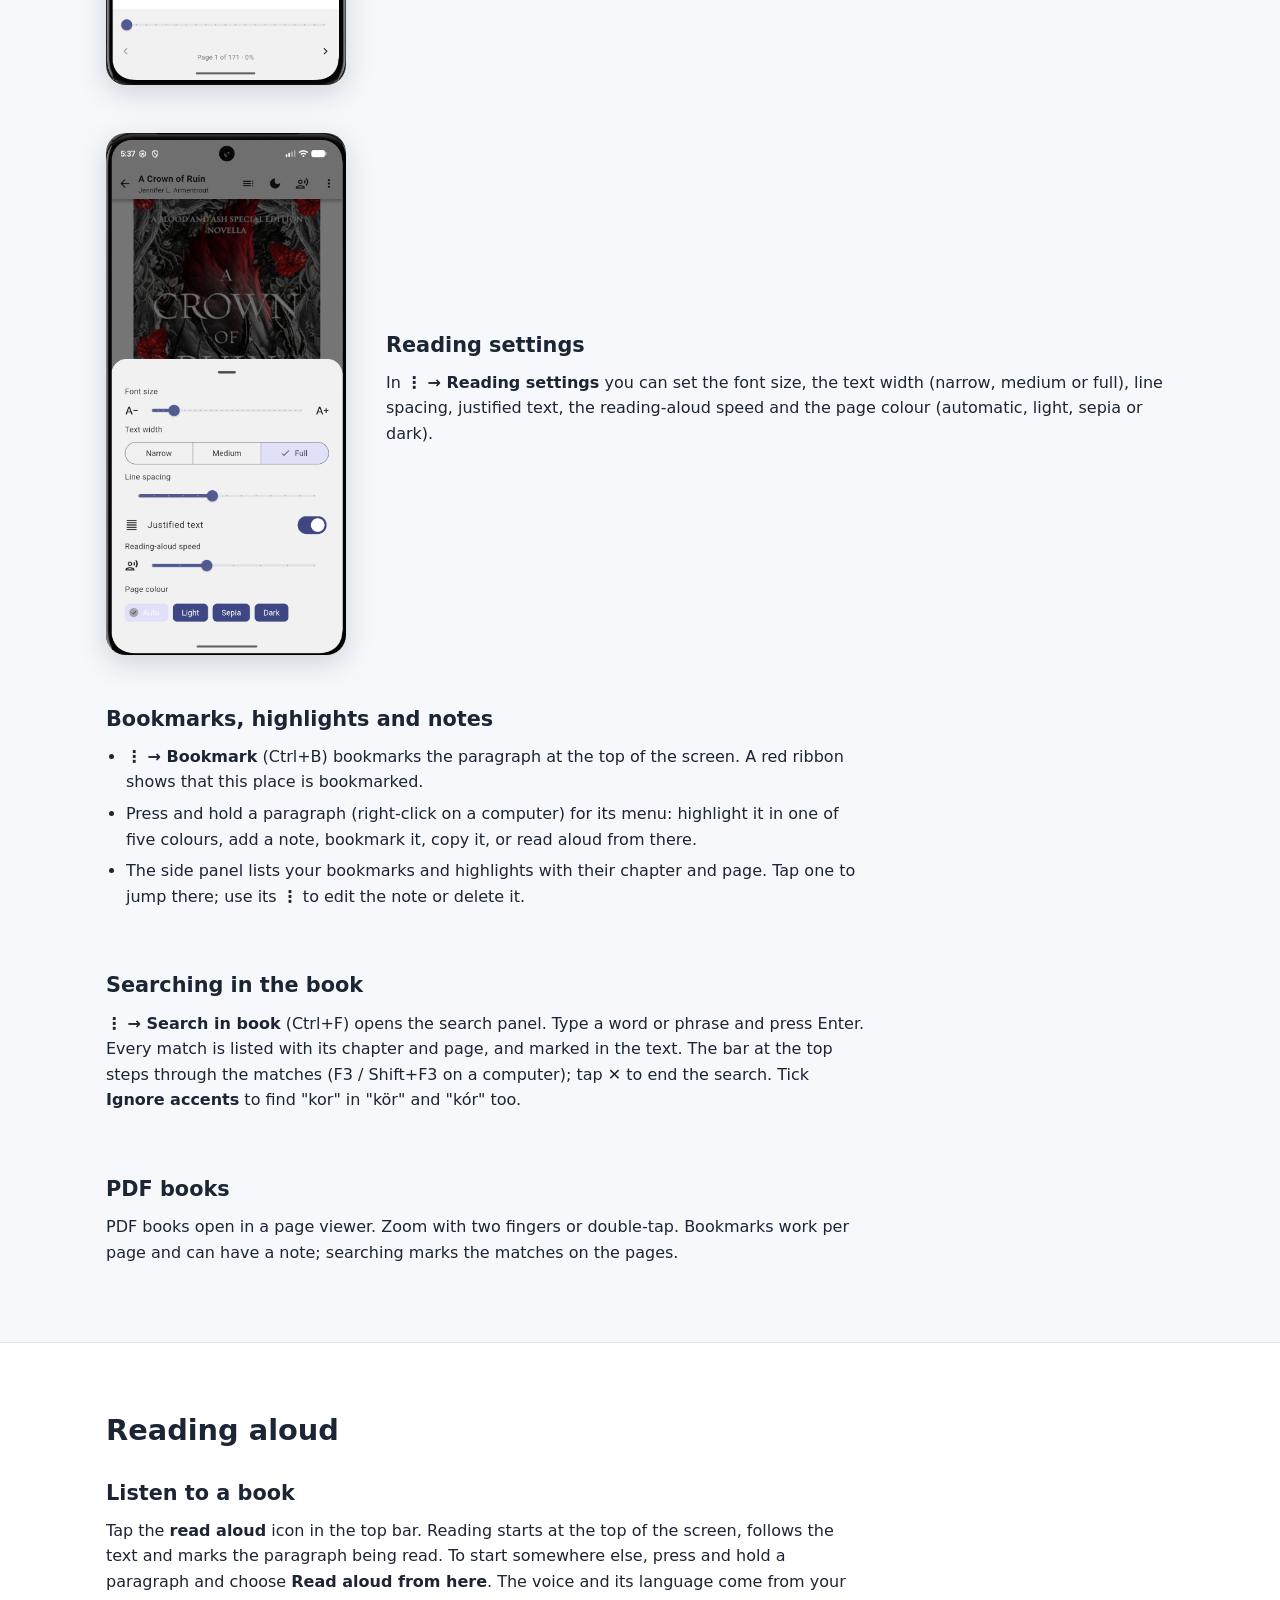
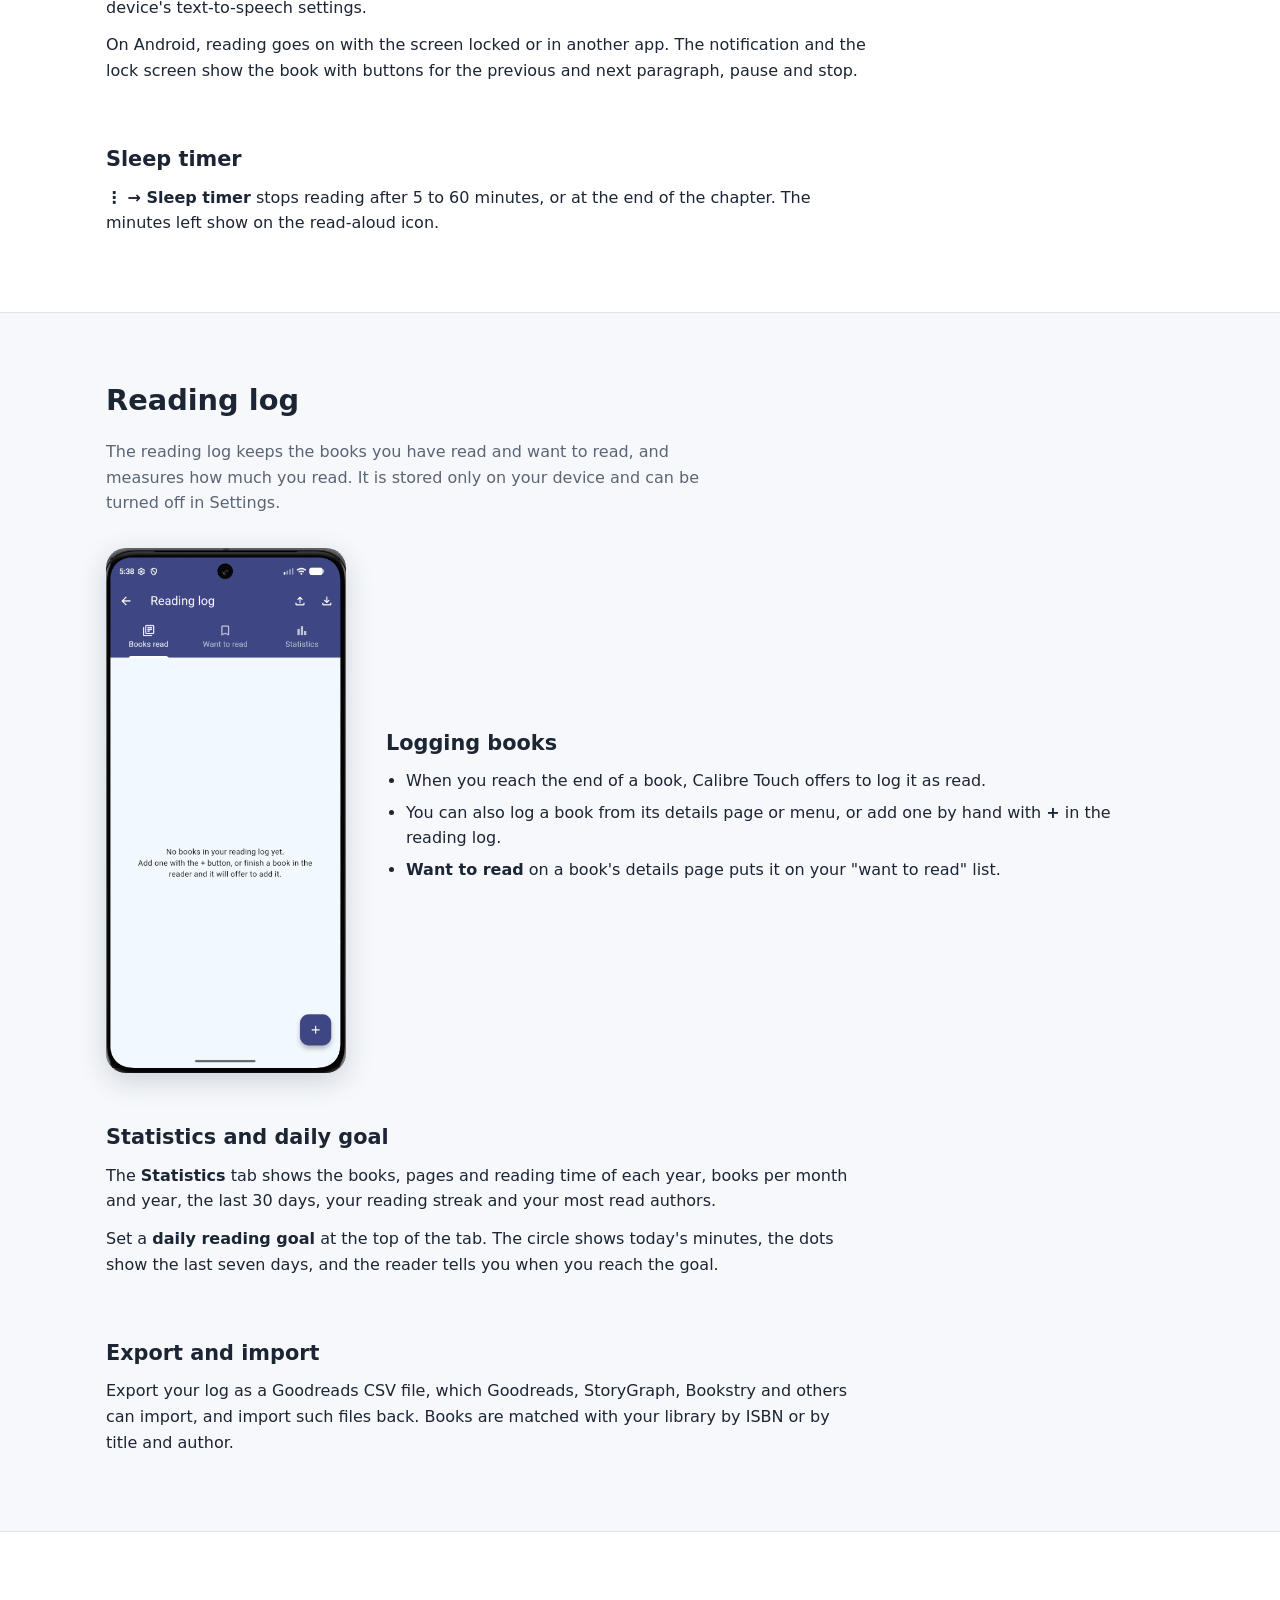
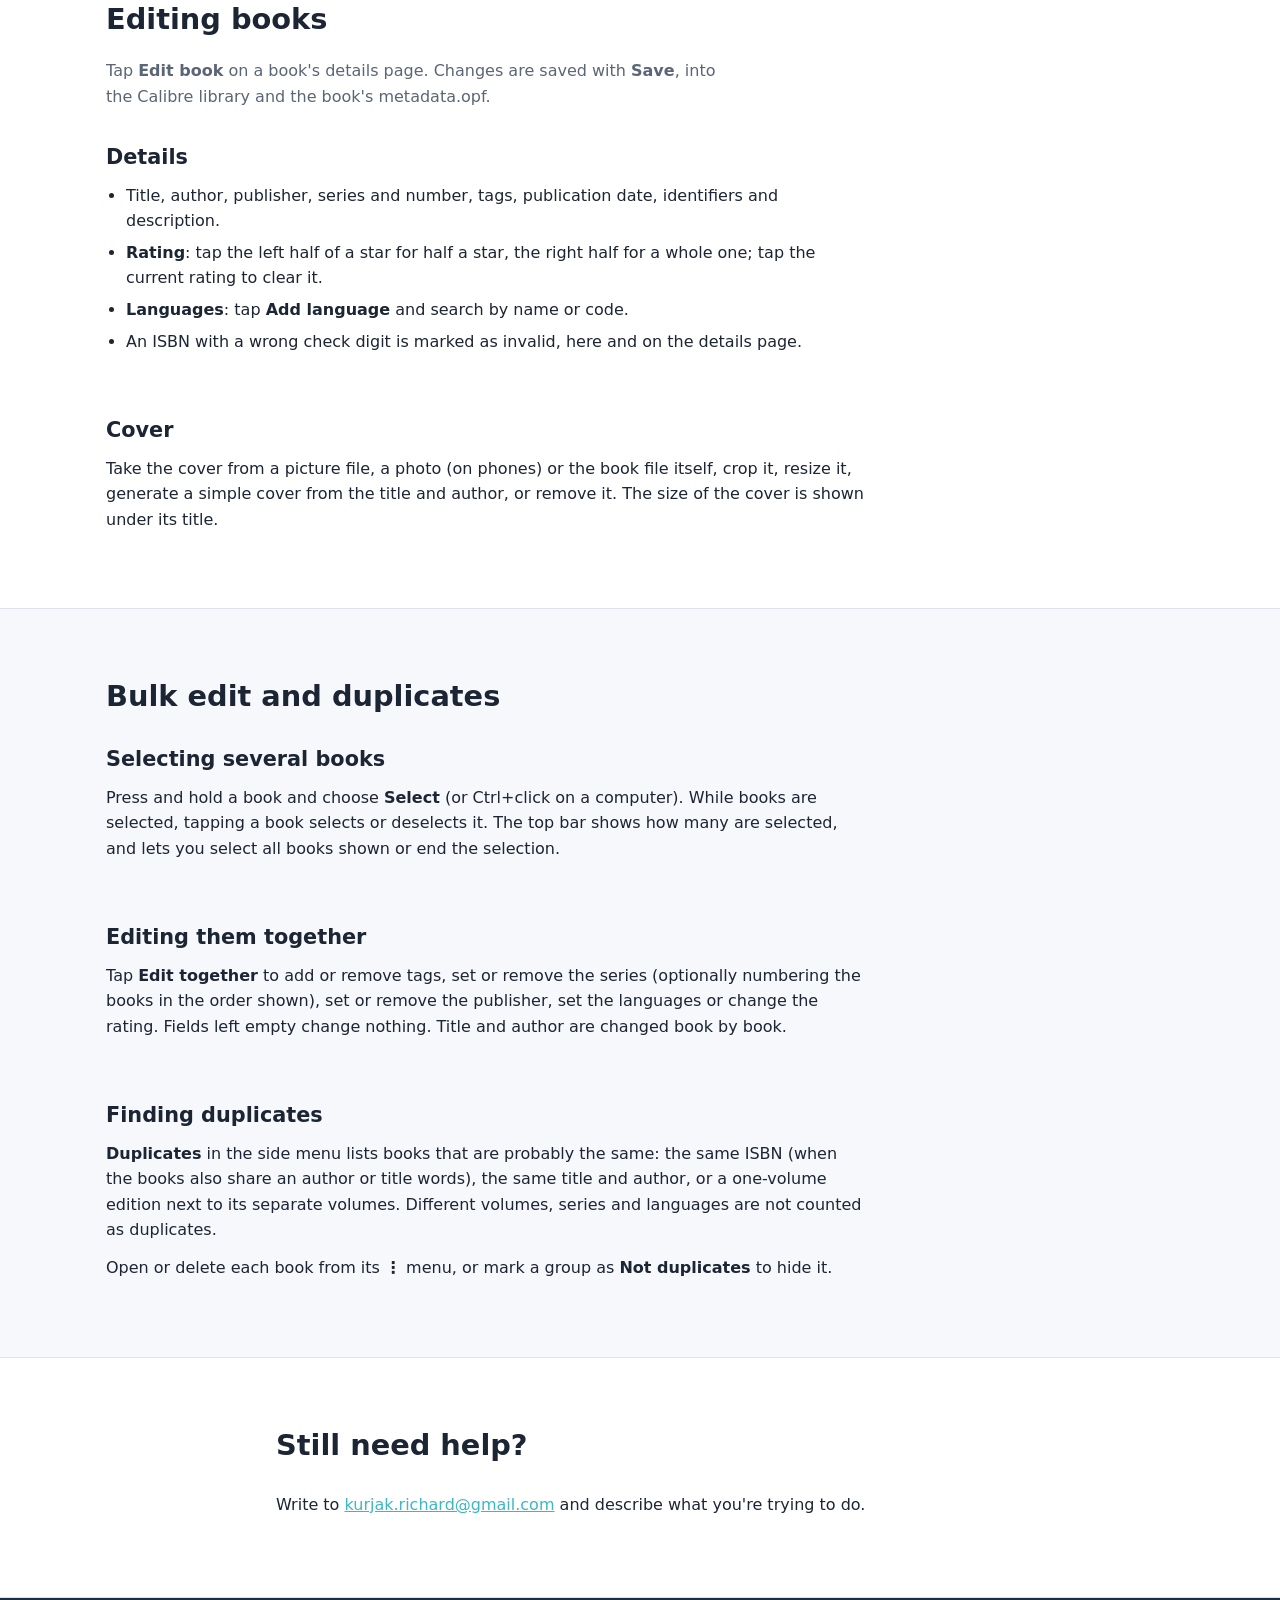
==== commit 9989ed71: "Update webpage with new functions Update webpage with new functions" ====
--- a/help.html
+++ b/help.html
@@ -33,8 +33,13 @@
         <nav class="toc" aria-label="Help topics">
           <a href="#getting-started">Getting started</a>
           <a href="#menu-settings">Menu and settings</a>
-          <a href="#search">Searching</a>
+          <a href="#search">Searching and filtering</a>
           <a href="#views">Library views</a>
+          <a href="#reader">Reading</a>
+          <a href="#read-aloud">Reading aloud</a>
+          <a href="#reading-log">Reading log</a>
+          <a href="#editing">Editing books</a>
+          <a href="#tidy">Bulk edit and duplicates</a>
         </nav>
       </div>
     </section>
@@ -56,7 +61,7 @@
           </article>
 
           <article class="step">
-            <a class="shot" href="assets/Help/2.png"><img src="assets/Help/2.png" alt="Welcome screen with the Next button at the bottom" width="452" height="957" loading="lazy"></a>
+            <a class="shot" href="assets/Help/14.png"><img src="assets/Help/14.png" alt="Welcome screen with the Next button and three page dots" width="438" height="938" loading="lazy"></a>
             <div class="step-text">
               <span class="step-num">2</span>
               <h3>Welcome</h3>
@@ -65,7 +70,7 @@
           </article>
 
           <article class="step">
-            <a class="shot" href="assets/Help/3.png"><img src="assets/Help/3.png" alt="Setup page asking where Calibre Touch should keep your books, with Choose folder and Use default buttons" width="452" height="957" loading="lazy"></a>
+            <a class="shot" href="assets/Help/15.png"><img src="assets/Help/15.png" alt="Setup page asking where Calibre Touch should keep your books, with Choose folder, Use default and a warning about network and cloud folders" width="432" height="938" loading="lazy"></a>
             <div class="step-text">
               <span class="step-num">3</span>
               <h3>Choose where your books are kept</h3>
@@ -74,6 +79,7 @@
                 <li><strong>Use default</strong> keeps your books in the app's own folder.</li>
                 <li><strong>Choose folder</strong> lets you pick another folder, for example an existing Calibre library on your device.</li>
               </ul>
+              <p class="hint">Don't put the library on a network drive or in a cloud-synced folder (OneDrive, Google Drive, Dropbox…): that is not safe and can corrupt it.</p>
             </div>
           </article>
 
@@ -97,13 +103,22 @@
           </article>
 
           <article class="step">
-            <a class="shot" href="assets/Help/6.png"><img src="assets/Help/6.png" alt="You're all set screen with the Get Started button" width="452" height="957" loading="lazy"></a>
+            <a class="shot" href="assets/Help/16.png"><img src="assets/Help/16.png" alt="You're all set screen with the Get Started button" width="445" height="937" loading="lazy"></a>
             <div class="step-text">
               <span class="step-num">6</span>
               <h3>You're all set</h3>
               <p>Tap <strong>Get Started</strong> to open your library. You can change these choices later in Settings.</p>
             </div>
           </article>
+
+          <article class="step">
+            <a class="shot" href="assets/Help/17.png"><img src="assets/Help/17.png" alt="Empty library with the library folder, a Settings button and the + button" width="442" height="942" loading="lazy"></a>
+            <div class="step-text">
+              <span class="step-num">7</span>
+              <h3>Add your books</h3>
+              <p>A new library is empty. Tap <strong>+</strong> in the bottom-right corner to add a book file (EPUB, MOBI, AZW3, FB2, PDF, DOCX, ODT, RTF, TXT and more). You can also open a book file with Calibre Touch from another app, or share it to Calibre Touch.</p>
+            </div>
+          </article>
         </div>
       </div>
     </section>
@@ -115,19 +130,22 @@
 
         <div class="steps">
           <article class="step">
-            <a class="shot" href="assets/Help/7.png"><img src="assets/Help/7.png" alt="Side menu open with Continue reading and Settings" width="452" height="957" loading="lazy"></a>
+            <a class="shot" href="assets/Help/23.png"><img src="assets/Help/23.png" alt="Side menu with Continue reading, Reading log, Duplicates, Settings and Help" width="421" height="936" loading="lazy"></a>
             <div class="step-text">
               <h3>The side menu</h3>
               <p>Tap the <strong>☰</strong> menu button in the top-left corner to open the side menu.</p>
               <ul>
-                <li><strong>Continue reading</strong> opens the book you read last.</li>
+                <li><strong>Continue reading</strong> opens the book you read last. Press and hold it to choose from the books you read recently.</li>
+                <li><strong>Reading log</strong> opens your reading log and statistics (when the reading log is on).</li>
+                <li><strong>Duplicates</strong> lists books that are probably in your library more than once.</li>
                 <li><strong>Settings</strong> opens the app settings.</li>
-              </ul>
-            </div>
-          </article>
-
-          <article class="step">
-            <a class="shot" href="assets/Help/8.png"><img src="assets/Help/8.png" alt="Settings screen with language, library folder, dark theme, built-in reader and open last book options" width="452" height="957" loading="lazy"></a>
+                <li><strong>Help</strong> opens this page.</li>
+              </ul>
+            </div>
+          </article>
+
+          <article class="step">
+            <a class="shot" href="assets/Help/24.png"><img src="assets/Help/24.png" alt="Settings screen with language, library folder, dark theme, built-in reader, open last book and reading log options" width="430" height="942" loading="lazy"></a>
             <div class="step-text">
               <h3>Settings</h3>
               <ul>
@@ -136,6 +154,8 @@
                 <li><strong>Dark theme</strong>: switch between light and dark appearance.</li>
                 <li><strong>Built-in reader</strong>: open books inside Calibre Touch. Supported formats: EPUB, MOBI/AZW3, FB2, TXT, DOCX, ODT, RTF and PDF.</li>
                 <li><strong>Open last book on startup</strong>: continue reading where you left off when the app starts.</li>
+                <li><strong>Reading log</strong>: measure your reading time and keep a log of the books you read. When it is off, nothing is measured and the reading log is hidden.</li>
+                <li><strong>Reading data</strong>: <strong>Back up</strong> saves your reading log, statistics, "want to read" list, bookmarks and highlights into one file, wherever you choose. <strong>Restore</strong> puts such a backup back; your current reading data is replaced.</li>
               </ul>
               <p>Tap <strong>Done</strong> to save your changes.</p>
             </div>
@@ -147,15 +167,35 @@
     <!-- Search -->
     <section id="search" class="section">
       <div class="container">
-        <h2>Searching your library</h2>
+        <h2>Searching and filtering</h2>
 
         <div class="steps">
           <article class="step">
             <a class="shot" href="assets/Help/9.png"><img src="assets/Help/9.png" alt="Search bar open above the book covers with the keyboard showing" width="452" height="957" loading="lazy"></a>
             <div class="step-text">
               <h3>Find a book</h3>
-              <p>Tap the <strong>search</strong> icon at the top of the screen and start typing a title or author. The list updates as you type. Accents don't matter, so "tuz" also finds "tűz".</p>
+              <p>Tap the <strong>search</strong> icon at the top of the screen, type words from the title, author, series, tags or description, then press <strong>Enter</strong> or tap the search icon in the field. Accents don't matter, so "tuz" also finds "tűz".</p>
               <p>Tap <strong>✕</strong> to clear the search and show all your books again.</p>
+            </div>
+          </article>
+
+          <article class="step">
+            <a class="shot" href="assets/Help/30.png"><img src="assets/Help/30.png" alt="Filter page with the categories Author, Series, Tags, Publisher, Languages, Format and Rating, and a Show 3 books button" width="423" height="941" loading="lazy"></a>
+            <div class="step-text">
+              <h3>Filter your library</h3>
+              <p>Tap the <strong>filter</strong> icon at the top of the screen (the badge shows how many values are picked) and choose a category: author, series, tags, publisher, languages, format or rating. Tick the values you want; long lists have a search field.</p>
+              <ul>
+                <li>Inside one category any ticked value matches; across categories every category must match.</li>
+                <li>The picked values appear above your books with the number of books shown. Tap <strong>✕</strong> on a value to remove it, or <strong>Clear filters</strong> to remove them all.</li>
+                <li>The filter works on the search result too, and lasts until you close the app or switch libraries.</li>
+              </ul>
+            </div>
+          </article>
+          <article class="step">
+            <a class="shot" href="assets/Help/19.png"><img src="assets/Help/19.png" alt="The top-right menu open with Change view and Sort by" width="436" height="945" loading="lazy"></a>
+            <div class="step-text">
+              <h3>Sort your library</h3>
+              <p>Tap the <strong>⋮</strong> menu, then <strong>Sort by</strong>, and choose date added, title, author, series, rating, published or last modified, ascending or descending. The order is used in every view and is remembered. Title and author follow Calibre's sort order (for example "The Hobbit" sorts under H).</p>
             </div>
           </article>
         </div>
@@ -170,7 +210,7 @@
 
         <div class="steps">
           <article class="step">
-            <a class="shot" href="assets/Help/10.png"><img src="assets/Help/10.png" alt="Menu open with Change view and the options Covers, List and Table" width="452" height="957" loading="lazy"></a>
+            <a class="shot" href="assets/Help/20.png"><img src="assets/Help/20.png" alt="Change view menu with Covers (checked), List and Table" width="435" height="946" loading="lazy"></a>
             <div class="step-text">
               <h3>Change the view</h3>
               <p>Tap the <strong>⋮</strong> menu in the top-right corner, then <strong>Change view</strong>, and choose <strong>Covers</strong>, <strong>List</strong> or <strong>Table</strong>. The current view has a check mark.</p>
@@ -180,22 +220,212 @@
 
         <div class="view-grid">
           <figure>
-            <a class="shot" href="assets/Help/11.png"><img src="assets/Help/11.png" alt="Covers view showing book covers in a grid" width="452" height="957" loading="lazy"></a>
+            <a class="shot" href="assets/Help/18.png"><img src="assets/Help/18.png" alt="Covers view showing three book covers in a grid" width="445" height="941" loading="lazy"></a>
             <figcaption><strong>Covers</strong><br>A grid of book covers, ideal for browsing.</figcaption>
           </figure>
           <figure>
-            <a class="shot" href="assets/Help/12.png"><img src="assets/Help/12.png" alt="List view showing each book's cover, author and title" width="452" height="957" loading="lazy"></a>
+            <a class="shot" href="assets/Help/21.png"><img src="assets/Help/21.png" alt="List view showing each book's cover, author and title" width="445" height="940" loading="lazy"></a>
             <figcaption><strong>List</strong><br>A small cover with the author and title.</figcaption>
           </figure>
           <figure>
-            <a class="shot" href="assets/Help/13.png"><img src="assets/Help/13.png" alt="Table view with Title and Author columns" width="452" height="957" loading="lazy"></a>
-            <figcaption><strong>Table</strong><br>A compact table of titles and authors.</figcaption>
+            <a class="shot" href="assets/Help/22.png"><img src="assets/Help/22.png" alt="Table view with Title and Author columns" width="432" height="938" loading="lazy"></a>
+            <figcaption><strong>Table</strong><br>A compact table of every detail. Tap a column header to sort by it.</figcaption>
           </figure>
         </div>
-      </div>
-    </section>
-
-    <section class="section">
+        <p class="hint">A thin bar on a cover (and a percentage in the list and table) shows how far you have read the book; a green check mark shows a book you have logged as finished.</p>
+      </div>
+    </section>
+
+    <!-- Reading -->
+    <section id="reader" class="section">
+      <div class="container">
+        <h2>Reading</h2>
+        <p class="section-intro">Tap <strong>Read</strong> on a book to open it in the built-in reader. Tap the middle of the page to show or hide the bars.</p>
+        <div class="steps">
+          <article class="step">
+            <a class="shot" href="assets/Help/25.png"><img src="assets/Help/25.png" alt="A book's details page with its cover, details, rating and the Read, Edit book, Open folder, Add to reading log and Want to read buttons" width="432" height="926" loading="lazy"></a>
+            <div class="step-text">
+              <h3>A book's details</h3>
+              <p>Tap a book to see its details: series, publisher, publication date, languages, formats, identifiers, rating, page count and description. Tap a format to open the book in that format.</p>
+              <ul>
+                <li><strong>Read</strong> opens the book (in the built-in reader, or in the app of your choice if the built-in reader is off).</li>
+                <li><strong>Edit book</strong>: see <a href="#editing">Editing books</a>.</li>
+                <li><strong>Open folder</strong> shows the book's files.</li>
+                <li><strong>Add to reading log</strong> and <strong>Want to read</strong>: see <a href="#reading-log">Reading log</a>.</li>
+              </ul>
+            </div>
+          </article>
+
+          <article class="step no-shot">
+            <div class="step-text">
+              <h3>Turning pages</h3>
+              <p>Scroll the text, or swipe left and right to turn a page. On a computer use the arrow keys, Page Up / Page Down or Space. Pull past the end of a chapter to go on to the next one. The slider at the bottom moves between chapters and shows the page number and percentage.</p>
+            </div>
+          </article>
+          <article class="step">
+            <a class="shot" href="assets/Help/26.png"><img src="assets/Help/26.png" alt="Reader showing a book cover, with the top bar (contents, night mode, read aloud, menu) and the chapter slider at the bottom" width="430" height="932" loading="lazy"></a>
+            <div class="step-text">
+              <h3>The top bar</h3>
+              <ul>
+                <li><strong>Contents</strong>: the side panel with the table of contents, your bookmarks and your highlights.</li>
+                <li><strong>Night mode</strong>: switches between light and dark pages.</li>
+                <li><strong>Read aloud</strong>: see <a href="#read-aloud">Reading aloud</a>.</li>
+                <li><strong>⋮</strong>: the reader's menu.</li>
+              </ul>
+            </div>
+          </article>
+          <article class="step">
+            <a class="shot" href="assets/Help/27.png"><img src="assets/Help/27.png" alt="The reader's menu with Search in book, Bookmark, Sleep timer and Reading settings" width="437" height="932" loading="lazy"></a>
+            <div class="step-text">
+              <h3>The reader's menu</h3>
+              <p>Tap <strong>⋮</strong> for <strong>Search in book</strong> (Ctrl+F), <strong>Bookmark</strong> (Ctrl+B), the <strong>Sleep timer</strong> and the <strong>Reading settings</strong>.</p>
+            </div>
+          </article>
+          <article class="step">
+            <a class="shot" href="assets/Help/28.png"><img src="assets/Help/28.png" alt="Reading settings: font size, text width (narrow, medium, full), line spacing, justified text, reading-aloud speed and page colour" width="428" height="931" loading="lazy"></a>
+            <div class="step-text">
+              <h3>Reading settings</h3>
+              <p>In <strong>⋮ → Reading settings</strong> you can set the font size, the text width (narrow, medium or full), line spacing, justified text, the reading-aloud speed and the page colour (automatic, light, sepia or dark).</p>
+            </div>
+          </article>
+          <article class="step no-shot">
+            <div class="step-text">
+              <h3>Bookmarks, highlights and notes</h3>
+              <ul>
+                <li><strong>⋮ → Bookmark</strong> (Ctrl+B) bookmarks the paragraph at the top of the screen. A red ribbon shows that this place is bookmarked.</li>
+                <li>Press and hold a paragraph (right-click on a computer) for its menu: highlight it in one of five colours, add a note, bookmark it, copy it, or read aloud from there.</li>
+                <li>The side panel lists your bookmarks and highlights with their chapter and page. Tap one to jump there; use its <strong>⋮</strong> to edit the note or delete it.</li>
+              </ul>
+            </div>
+          </article>
+          <article class="step no-shot">
+            <div class="step-text">
+              <h3>Searching in the book</h3>
+              <p><strong>⋮ → Search in book</strong> (Ctrl+F) opens the search panel. Type a word or phrase and press Enter. Every match is listed with its chapter and page, and marked in the text. The bar at the top steps through the matches (F3 / Shift+F3 on a computer); tap <strong>✕</strong> to end the search. Tick <strong>Ignore accents</strong> to find "kor" in "kör" and "kór" too.</p>
+            </div>
+          </article>
+          <article class="step no-shot">
+            <div class="step-text">
+              <h3>PDF books</h3>
+              <p>PDF books open in a page viewer. Zoom with two fingers or double-tap. Bookmarks work per page and can have a note; searching marks the matches on the pages.</p>
+            </div>
+          </article>
+        </div>
+      </div>
+    </section>
+
+    <!-- Reading aloud -->
+    <section id="read-aloud" class="section section-alt">
+      <div class="container">
+        <h2>Reading aloud</h2>
+        <div class="steps">
+          <article class="step no-shot">
+            <div class="step-text">
+              <h3>Listen to a book</h3>
+              <p>Tap the <strong>read aloud</strong> icon in the top bar. Reading starts at the top of the screen, follows the text and marks the paragraph being read. To start somewhere else, press and hold a paragraph and choose <strong>Read aloud from here</strong>. The voice and its language come from your device's text-to-speech settings.</p>
+              <p>On Android, reading goes on with the screen locked or in another app. The notification and the lock screen show the book with buttons for the previous and next paragraph, pause and stop.</p>
+            </div>
+          </article>
+          <article class="step no-shot">
+            <div class="step-text">
+              <h3>Sleep timer</h3>
+              <p><strong>⋮ → Sleep timer</strong> stops reading after 5 to 60 minutes, or at the end of the chapter. The minutes left show on the read-aloud icon.</p>
+            </div>
+          </article>
+        </div>
+      </div>
+    </section>
+
+    <!-- Reading log -->
+    <section id="reading-log" class="section">
+      <div class="container">
+        <h2>Reading log</h2>
+        <p class="section-intro">The reading log keeps the books you have read and want to read, and measures how much you read. It is stored only on your device and can be turned off in Settings.</p>
+        <div class="steps">
+          <article class="step">
+            <a class="shot" href="assets/Help/29.png"><img src="assets/Help/29.png" alt="Reading log with the Books read, Want to read and Statistics tabs, export and import buttons and the + button" width="430" height="942" loading="lazy"></a>
+            <div class="step-text">
+              <h3>Logging books</h3>
+              <ul>
+                <li>When you reach the end of a book, Calibre Touch offers to log it as read.</li>
+                <li>You can also log a book from its details page or menu, or add one by hand with <strong>+</strong> in the reading log.</li>
+                <li><strong>Want to read</strong> on a book's details page puts it on your "want to read" list.</li>
+              </ul>
+            </div>
+          </article>
+          <article class="step no-shot">
+            <div class="step-text">
+              <h3>Statistics and daily goal</h3>
+              <p>The <strong>Statistics</strong> tab shows the books, pages and reading time of each year, books per month and year, the last 30 days, your reading streak and your most read authors.</p>
+              <p>Set a <strong>daily reading goal</strong> at the top of the tab. The circle shows today's minutes, the dots show the last seven days, and the reader tells you when you reach the goal.</p>
+            </div>
+          </article>
+          <article class="step no-shot">
+            <div class="step-text">
+              <h3>Export and import</h3>
+              <p>Export your log as a Goodreads CSV file, which Goodreads, StoryGraph, Bookstry and others can import, and import such files back. Books are matched with your library by ISBN or by title and author.</p>
+            </div>
+          </article>
+        </div>
+      </div>
+    </section>
+
+    <!-- Editing -->
+    <section id="editing" class="section section-alt">
+      <div class="container">
+        <h2>Editing books</h2>
+        <p class="section-intro">Tap <strong>Edit book</strong> on a book's details page. Changes are saved with <strong>Save</strong>, into the Calibre library and the book's metadata.opf.</p>
+        <div class="steps">
+          <article class="step no-shot">
+            <div class="step-text">
+              <h3>Details</h3>
+              <ul>
+                <li>Title, author, publisher, series and number, tags, publication date, identifiers and description.</li>
+                <li><strong>Rating</strong>: tap the left half of a star for half a star, the right half for a whole one; tap the current rating to clear it.</li>
+                <li><strong>Languages</strong>: tap <strong>Add language</strong> and search by name or code.</li>
+                <li>An ISBN with a wrong check digit is marked as invalid, here and on the details page.</li>
+              </ul>
+            </div>
+          </article>
+          <article class="step no-shot">
+            <div class="step-text">
+              <h3>Cover</h3>
+              <p>Take the cover from a picture file, a photo (on phones) or the book file itself, crop it, resize it, generate a simple cover from the title and author, or remove it. The size of the cover is shown under its title.</p>
+            </div>
+          </article>
+        </div>
+      </div>
+    </section>
+
+    <!-- Bulk edit and duplicates -->
+    <section id="tidy" class="section">
+      <div class="container">
+        <h2>Bulk edit and duplicates</h2>
+        <div class="steps">
+          <article class="step no-shot">
+            <div class="step-text">
+              <h3>Selecting several books</h3>
+              <p>Press and hold a book and choose <strong>Select</strong> (or Ctrl+click on a computer). While books are selected, tapping a book selects or deselects it. The top bar shows how many are selected, and lets you select all books shown or end the selection.</p>
+            </div>
+          </article>
+          <article class="step no-shot">
+            <div class="step-text">
+              <h3>Editing them together</h3>
+              <p>Tap <strong>Edit together</strong> to add or remove tags, set or remove the series (optionally numbering the books in the order shown), set or remove the publisher, set the languages or change the rating. Fields left empty change nothing. Title and author are changed book by book.</p>
+            </div>
+          </article>
+          <article class="step no-shot">
+            <div class="step-text">
+              <h3>Finding duplicates</h3>
+              <p><strong>Duplicates</strong> in the side menu lists books that are probably the same: the same ISBN (when the books also share an author or title words), the same title and author, or a one-volume edition next to its separate volumes. Different volumes, series and languages are not counted as duplicates.</p>
+              <p>Open or delete each book from its <strong>⋮</strong> menu, or mark a group as <strong>Not duplicates</strong> to hide it.</p>
+            </div>
+          </article>
+        </div>
+      </div>
+    </section>
+
+    <section class="section section-alt">
       <div class="container narrow">
         <h2>Still need help?</h2>
         <p>Write to <a href="mailto:kurjak.richard@gmail.com">kurjak.richard@gmail.com</a> and describe what you're trying to do.</p>
--- a/css/style.css
+++ b/css/style.css
@@ -121,6 +121,8 @@
 .step p, .step ul { margin: 0 0 12px; }
 .step ul { padding-left: 20px; }
 .step li { margin-bottom: 6px; }
+/* A step without a screenshot yet (add <a class="shot"> and drop the class). */
+.step.no-shot { grid-template-columns: 1fr; max-width: 760px; }
 .step-num { display: inline-grid; place-items: center; width: 32px; height: 32px; border-radius: 50%; background: var(--amber); color: var(--navy); font-weight: 700; margin-bottom: 12px; }
 .hint { color: var(--muted); font-size: .95rem; }
 
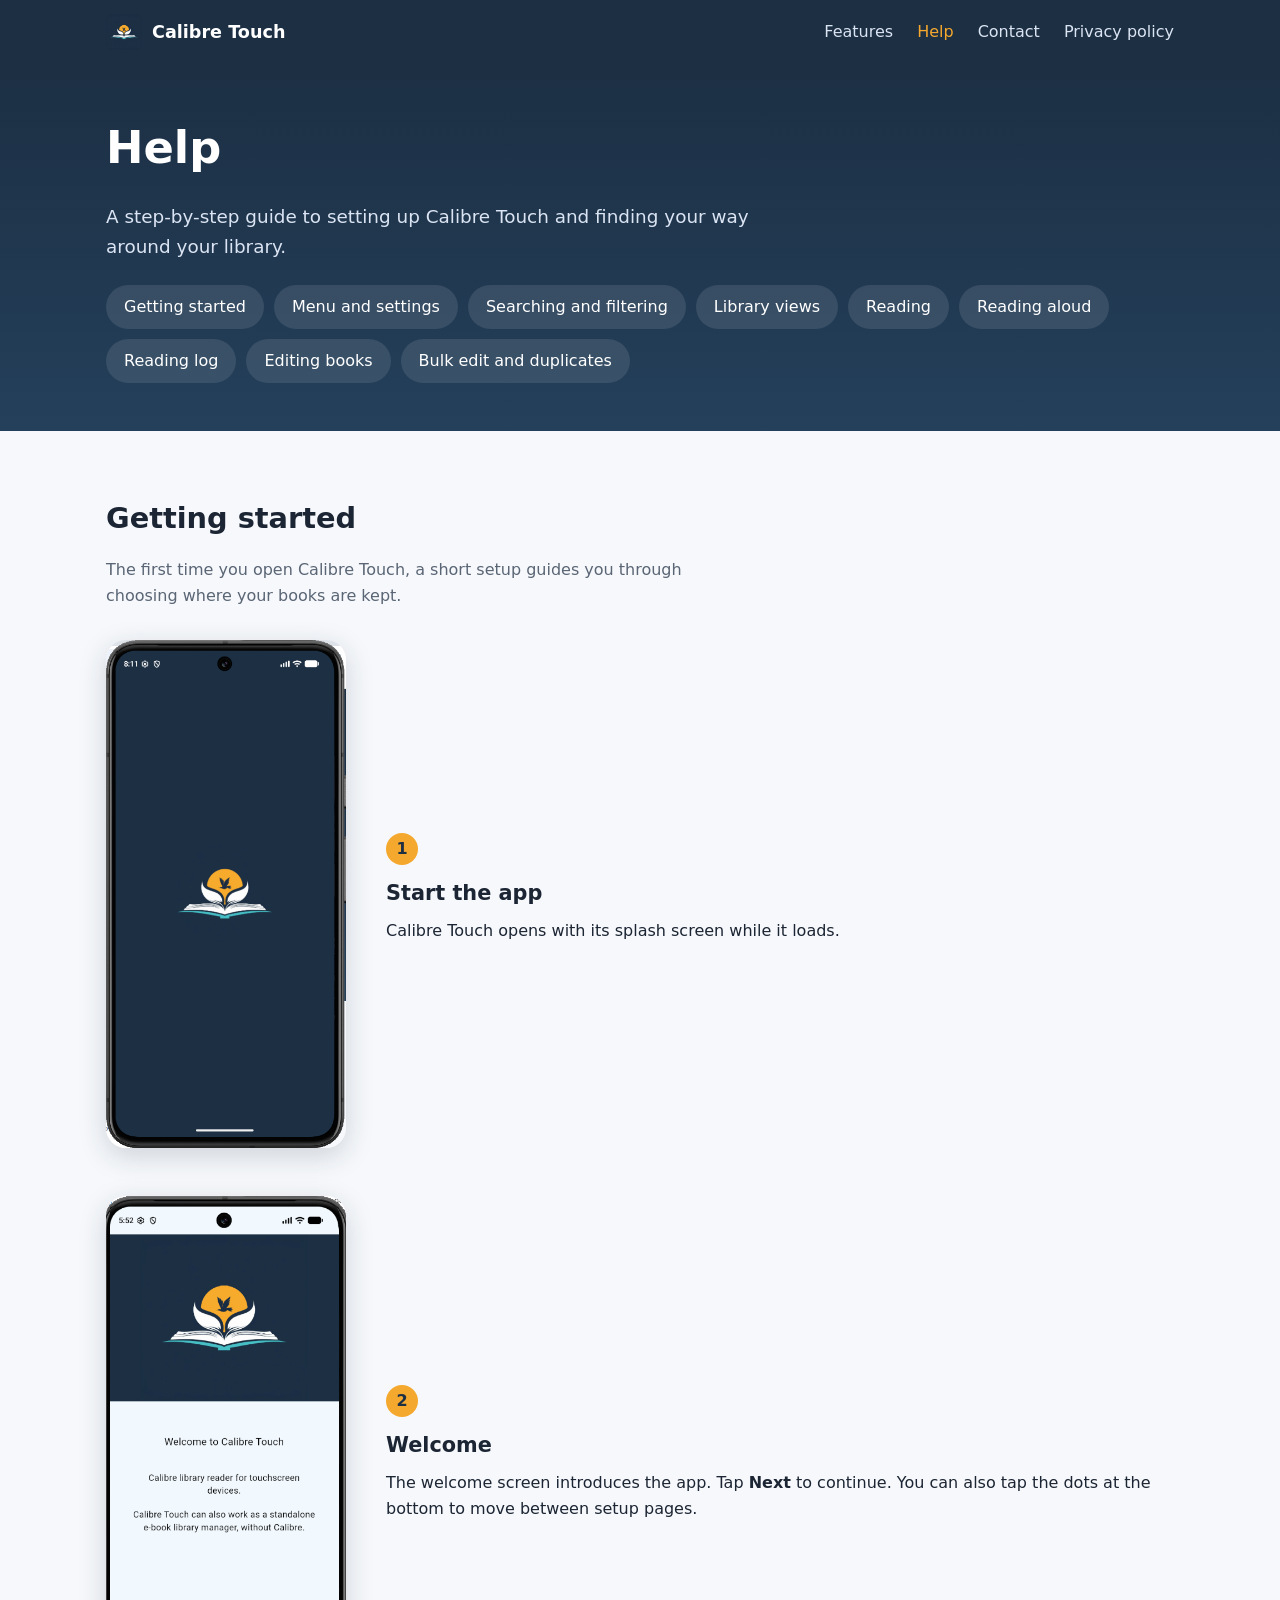
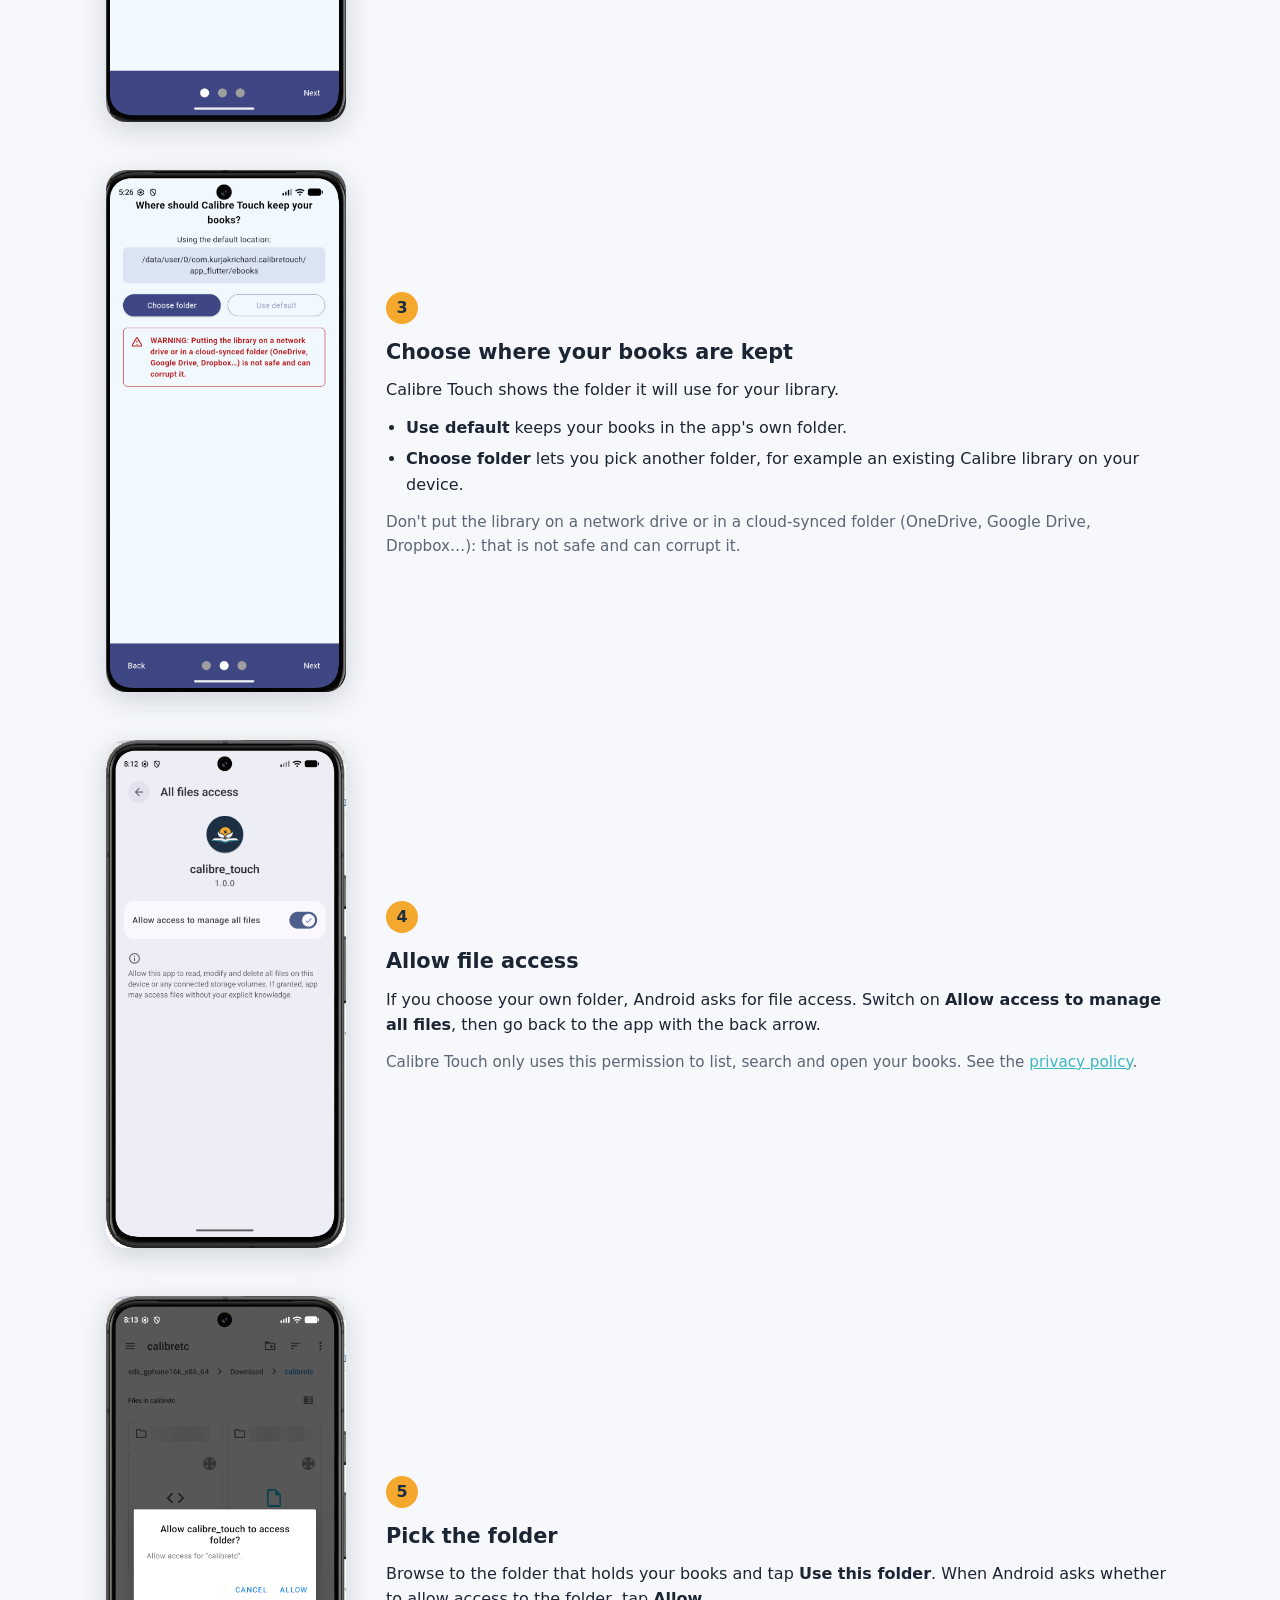
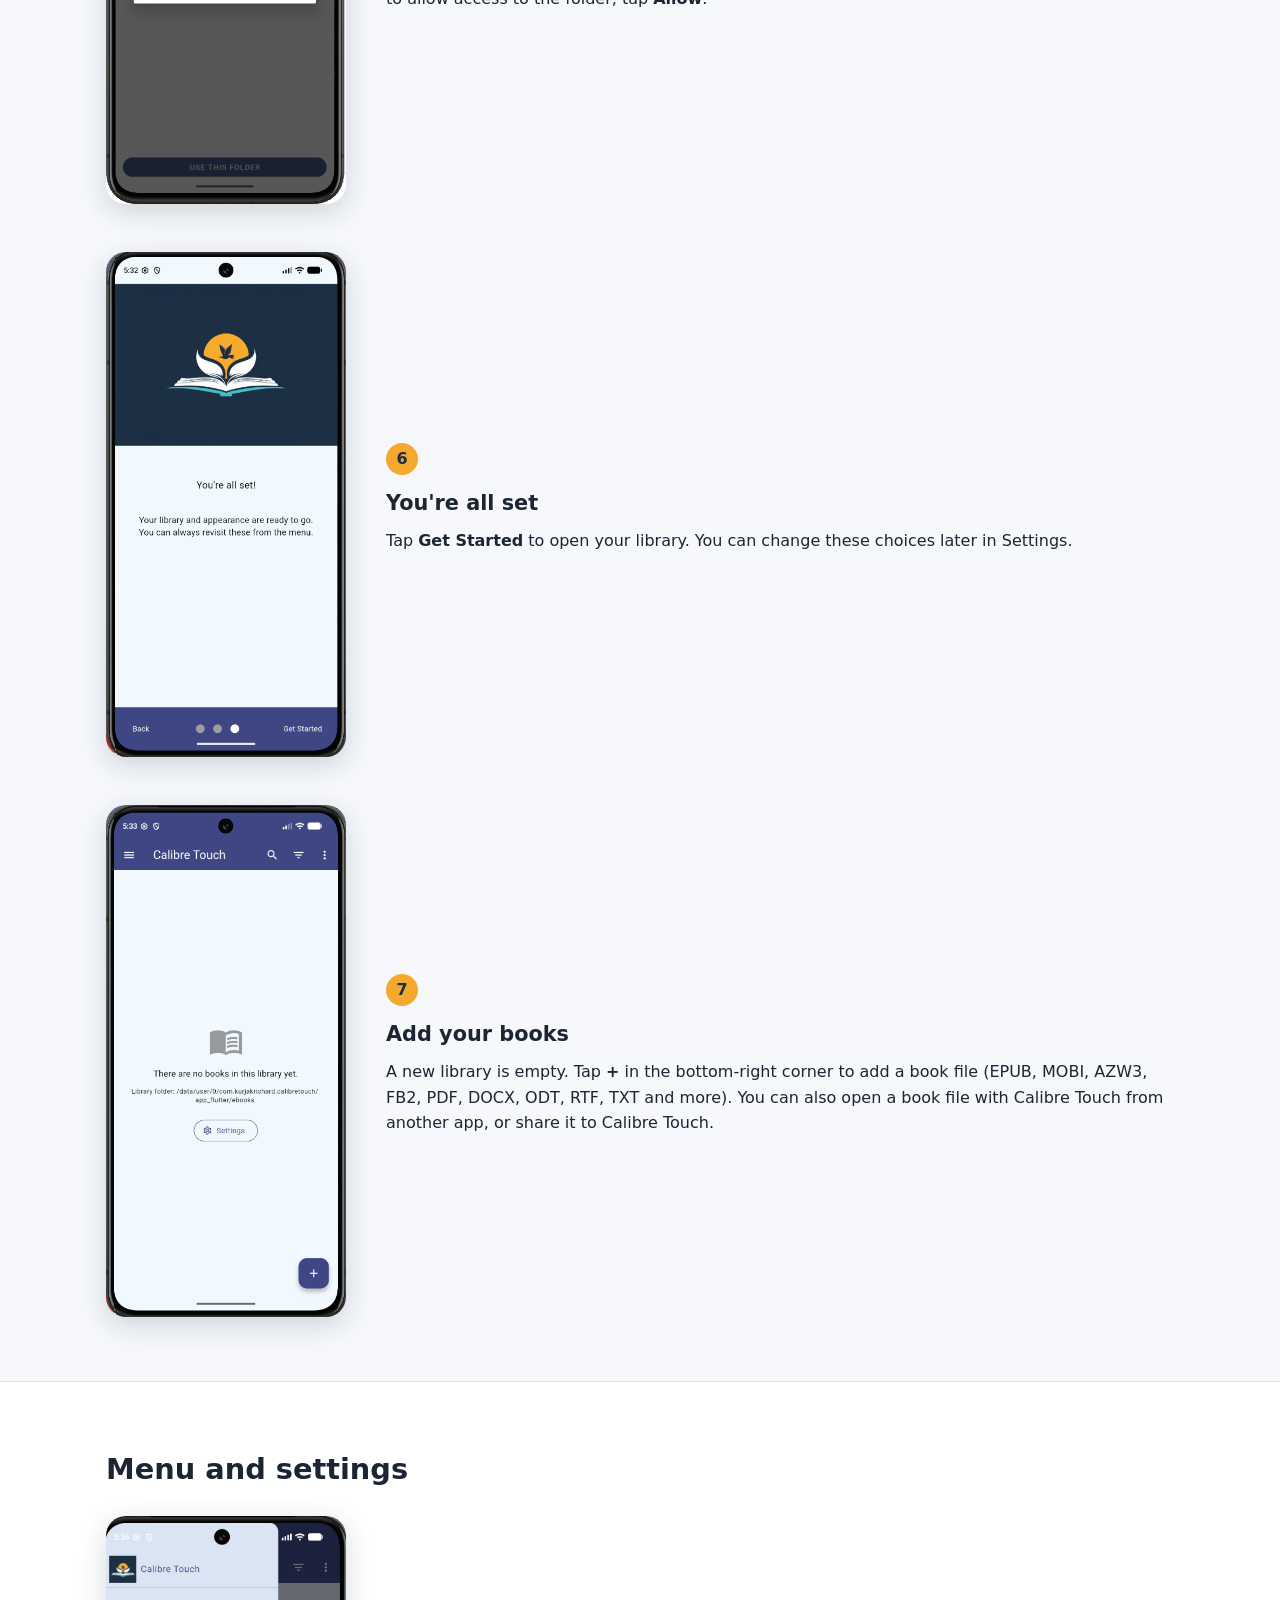
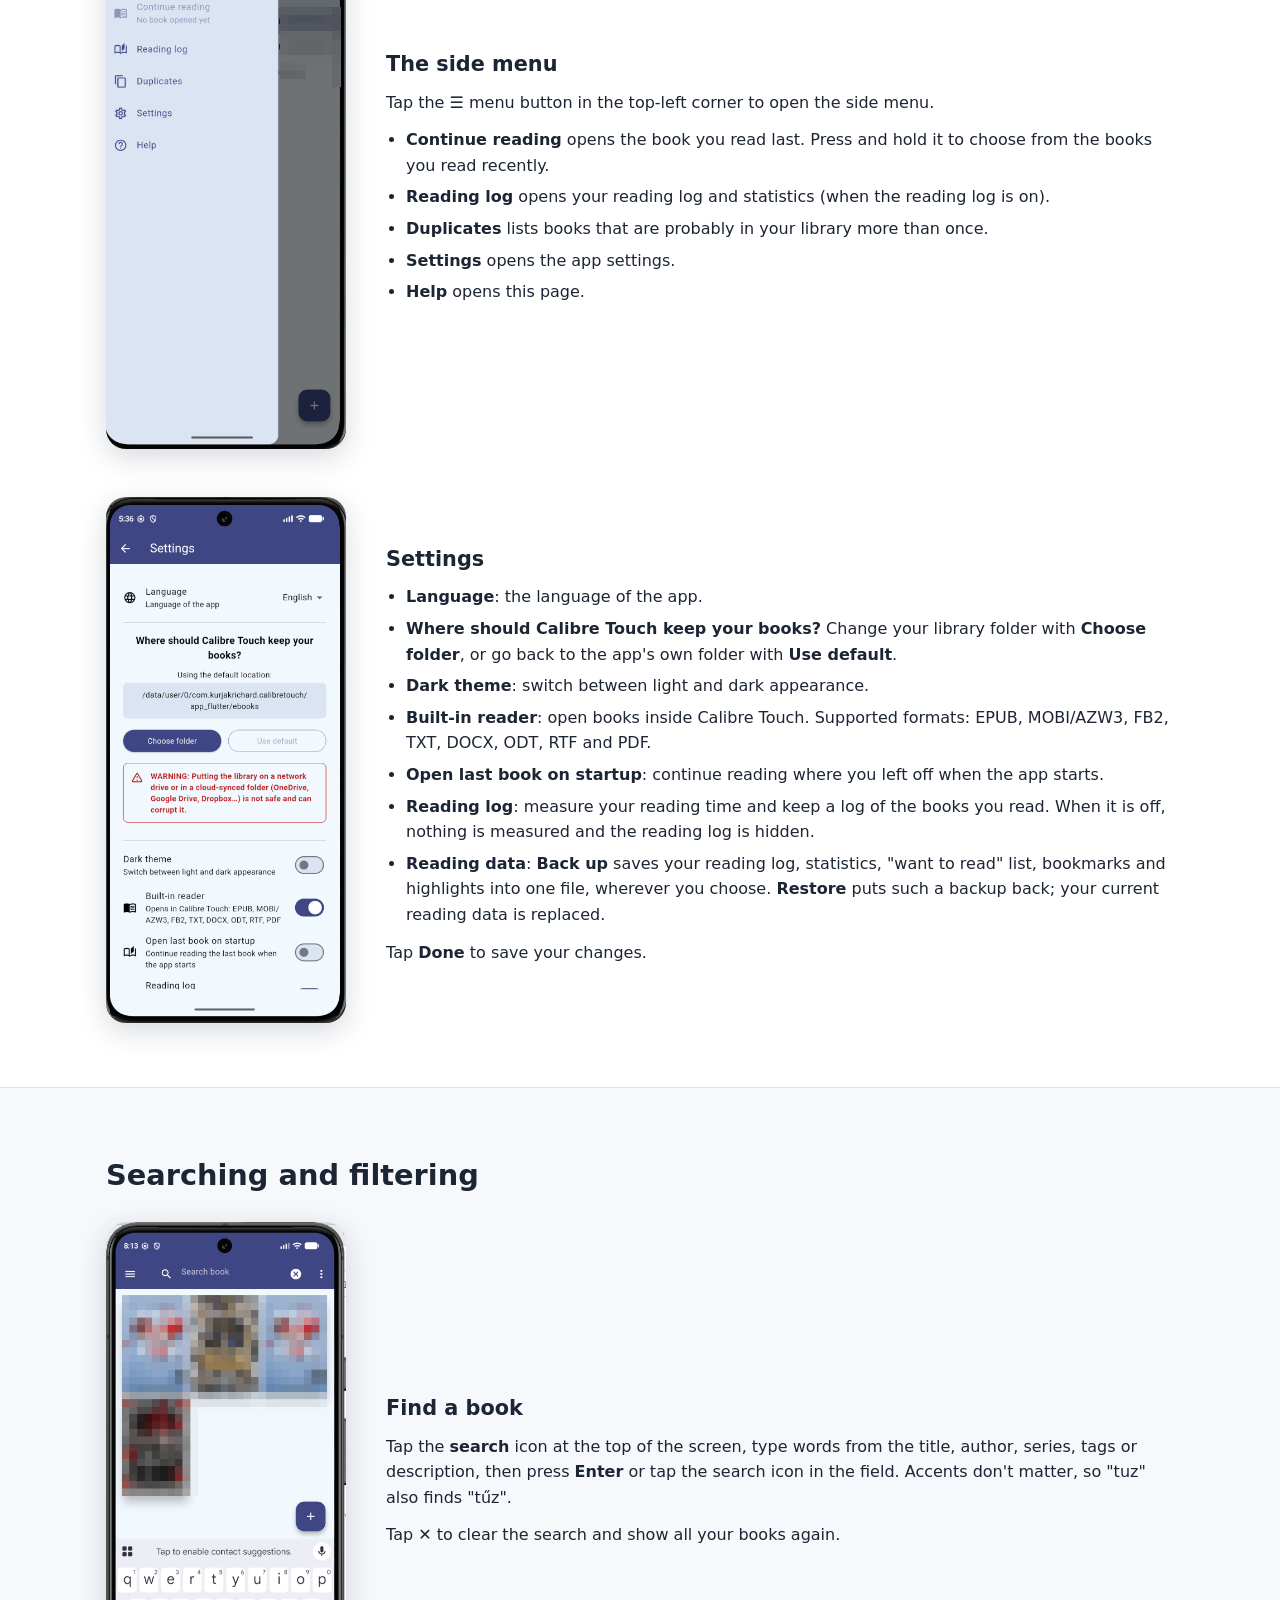
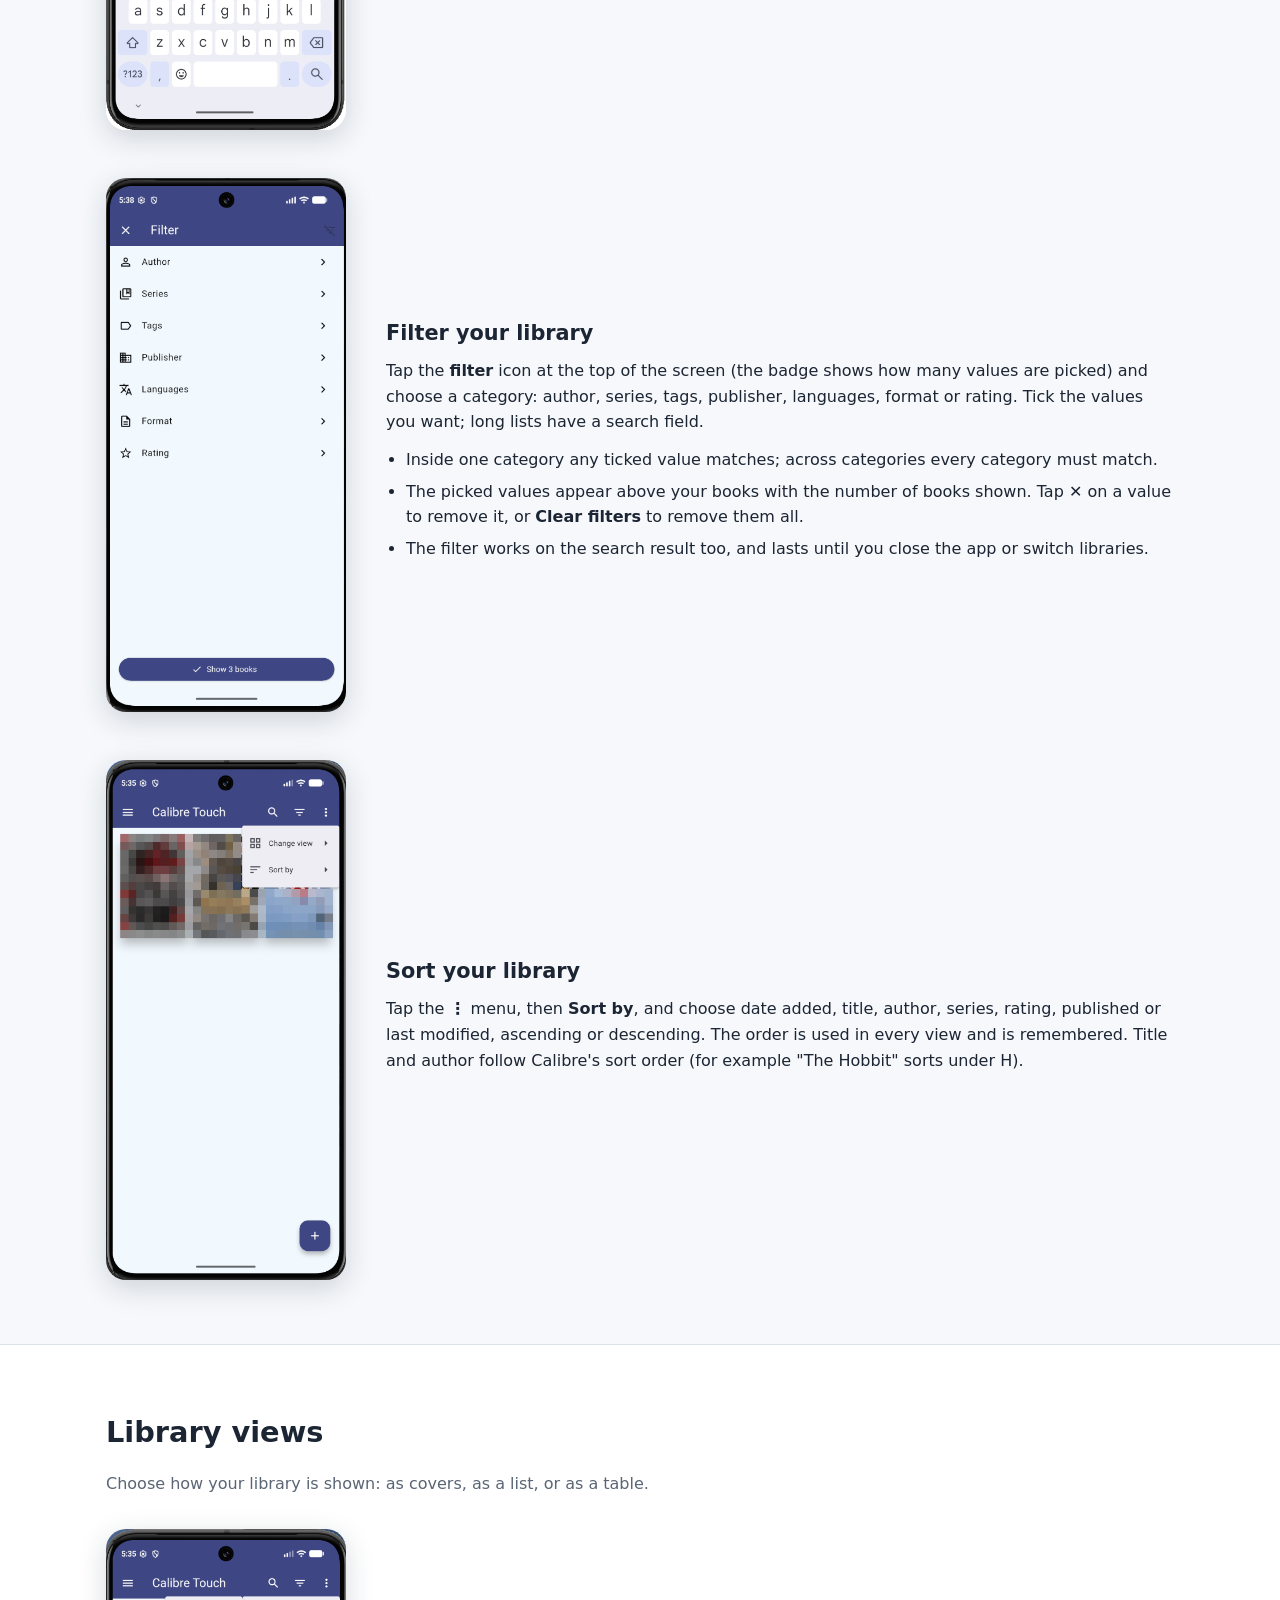
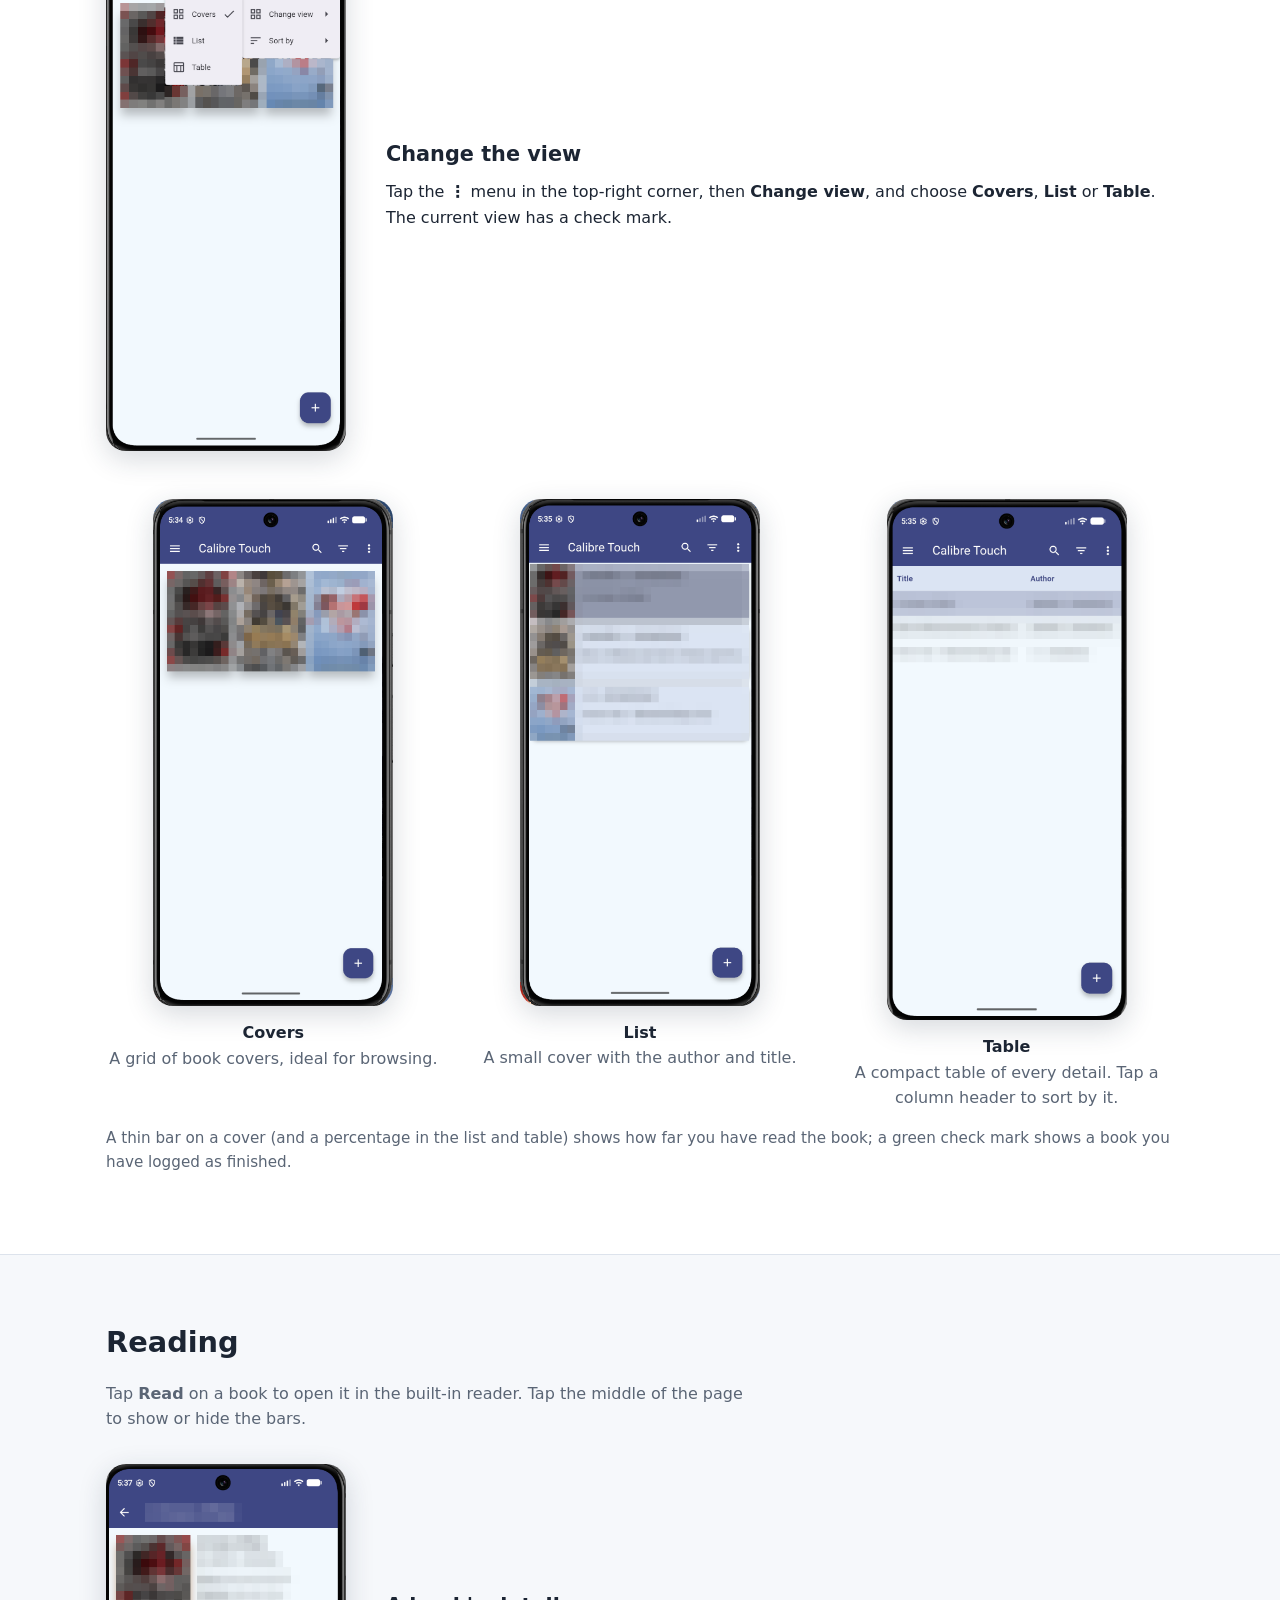
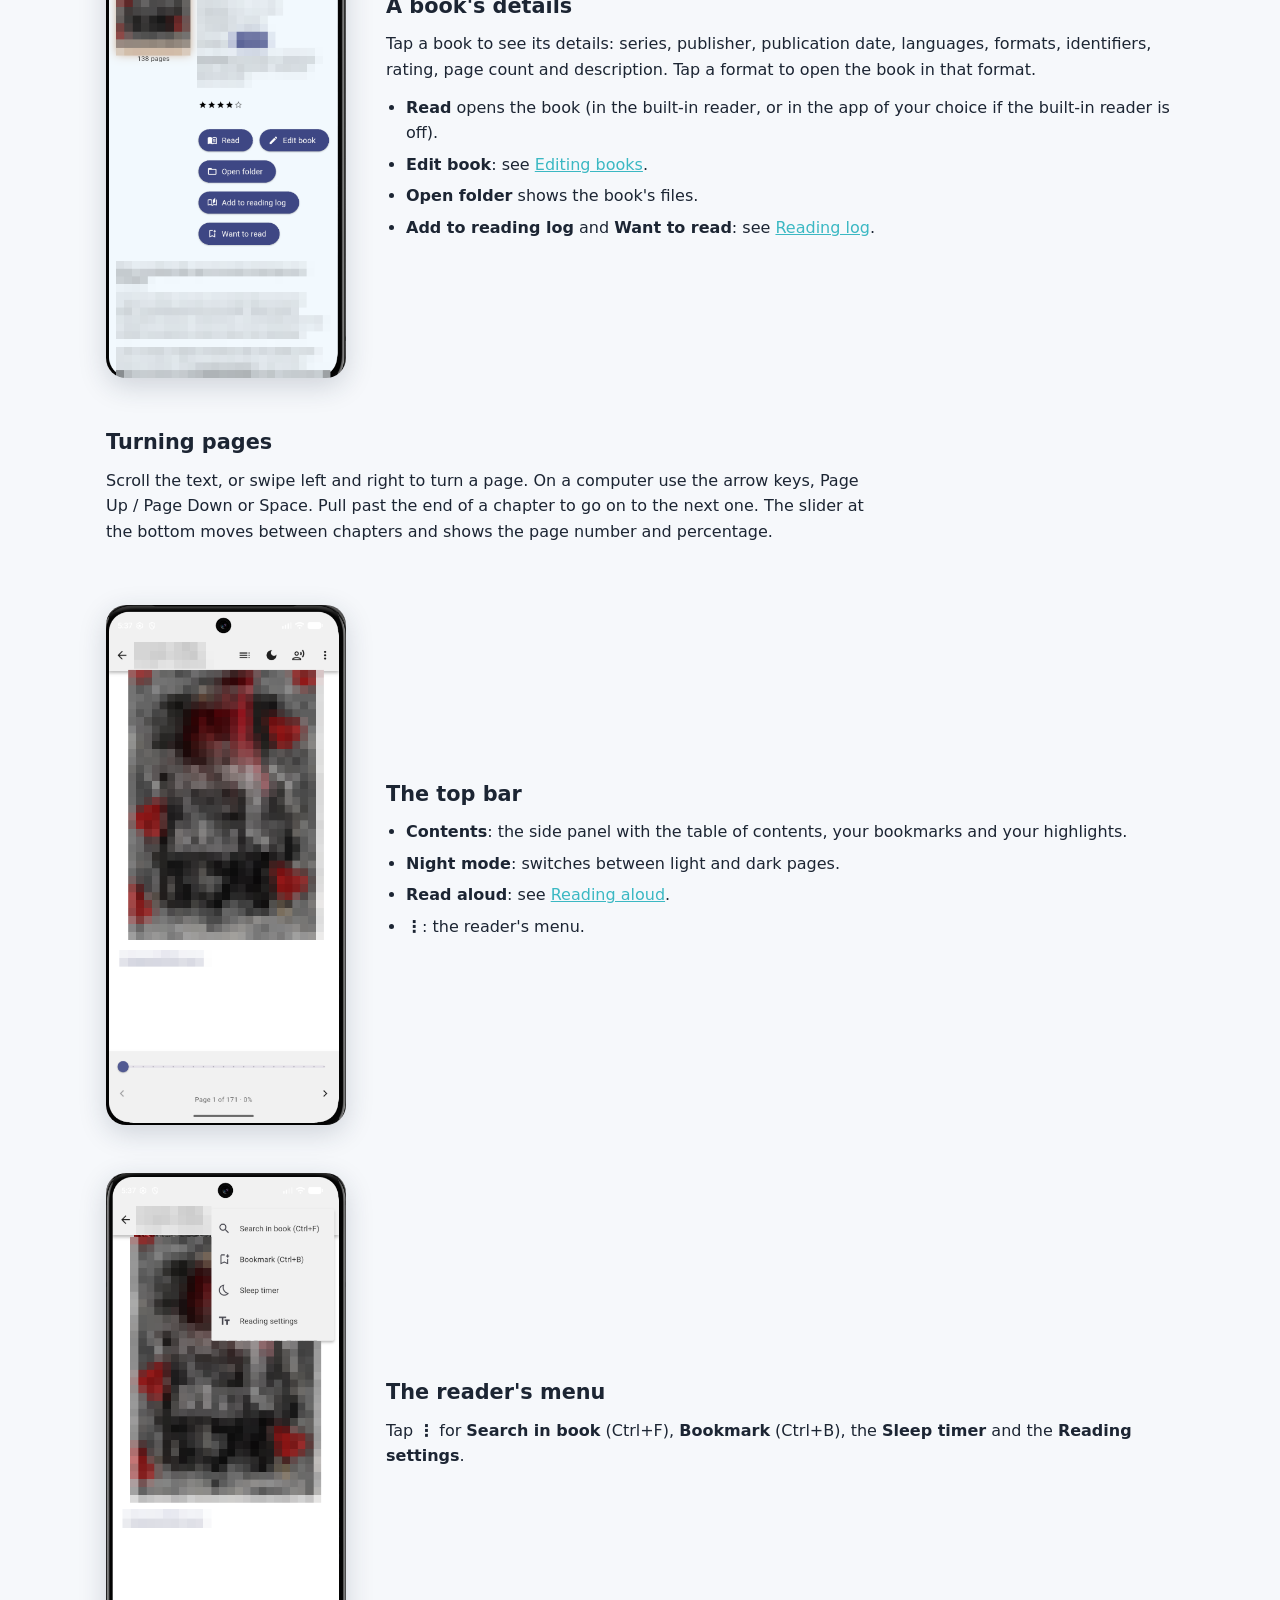
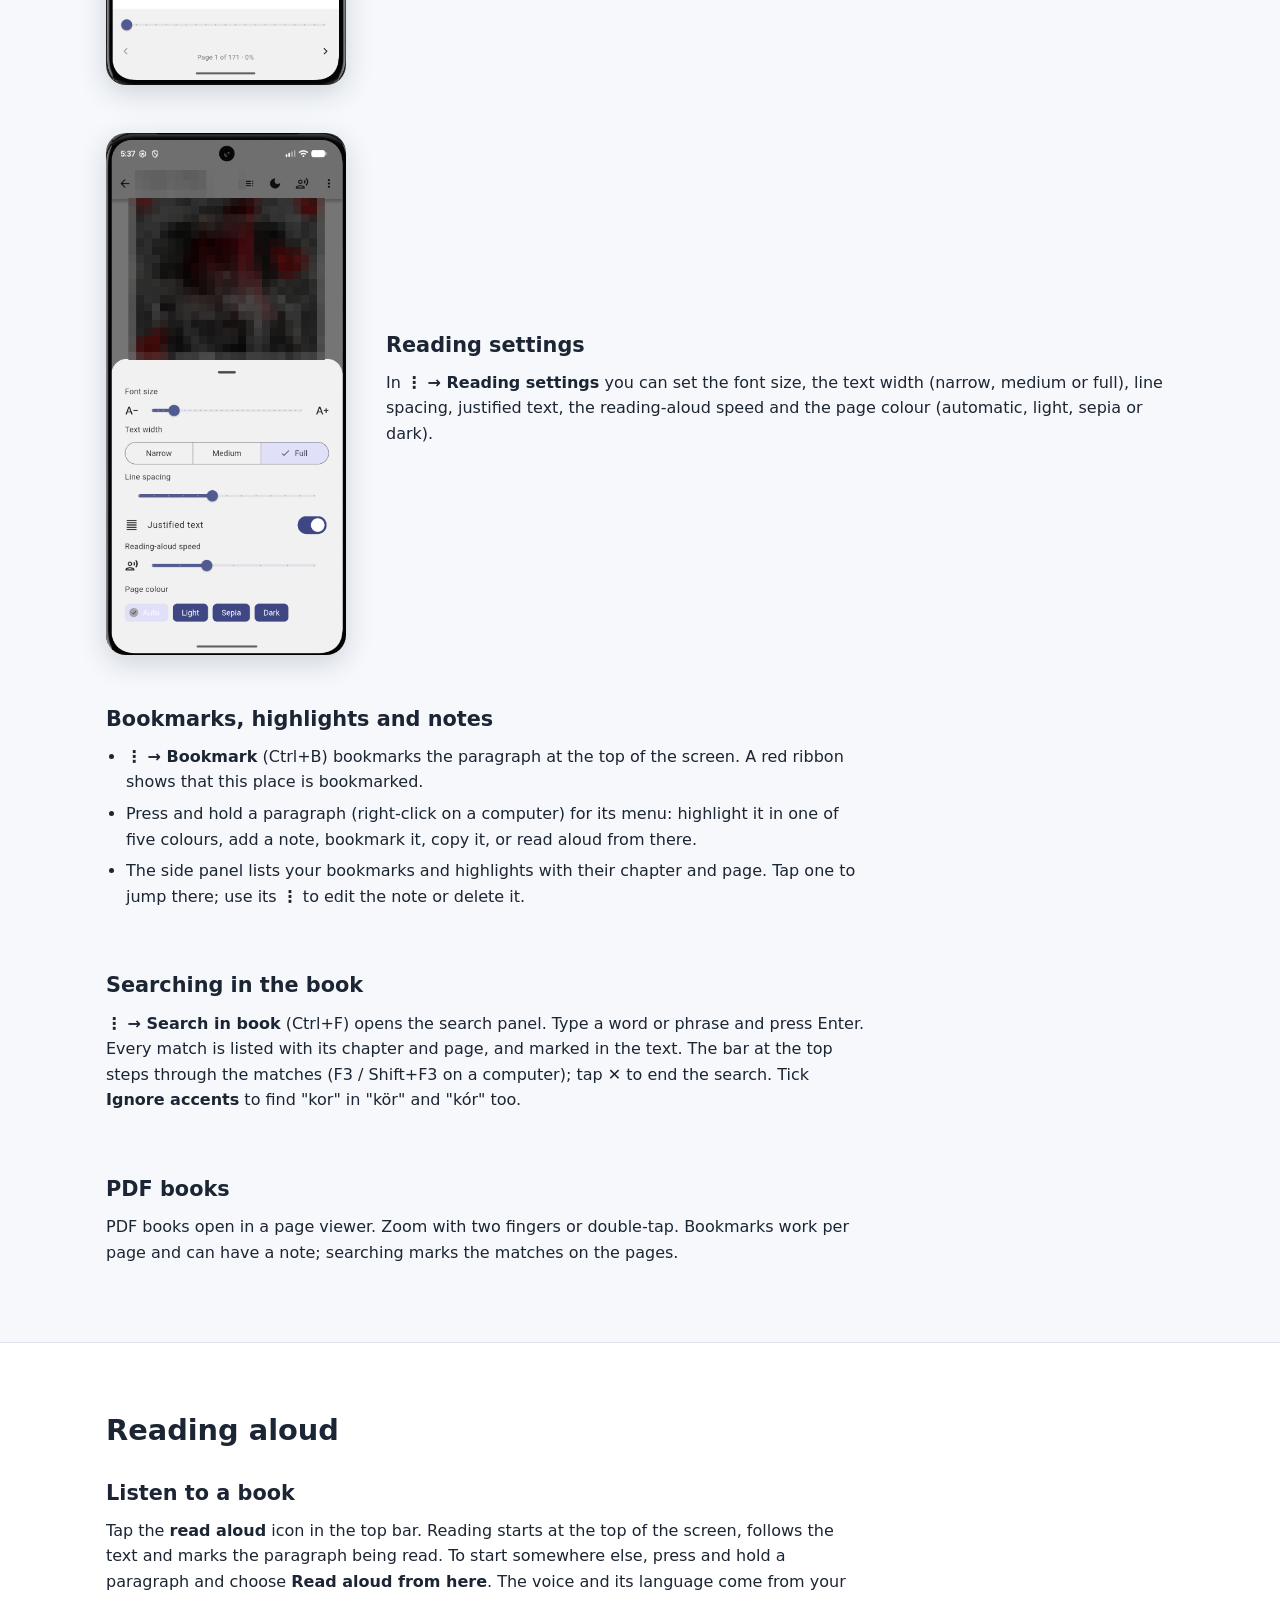
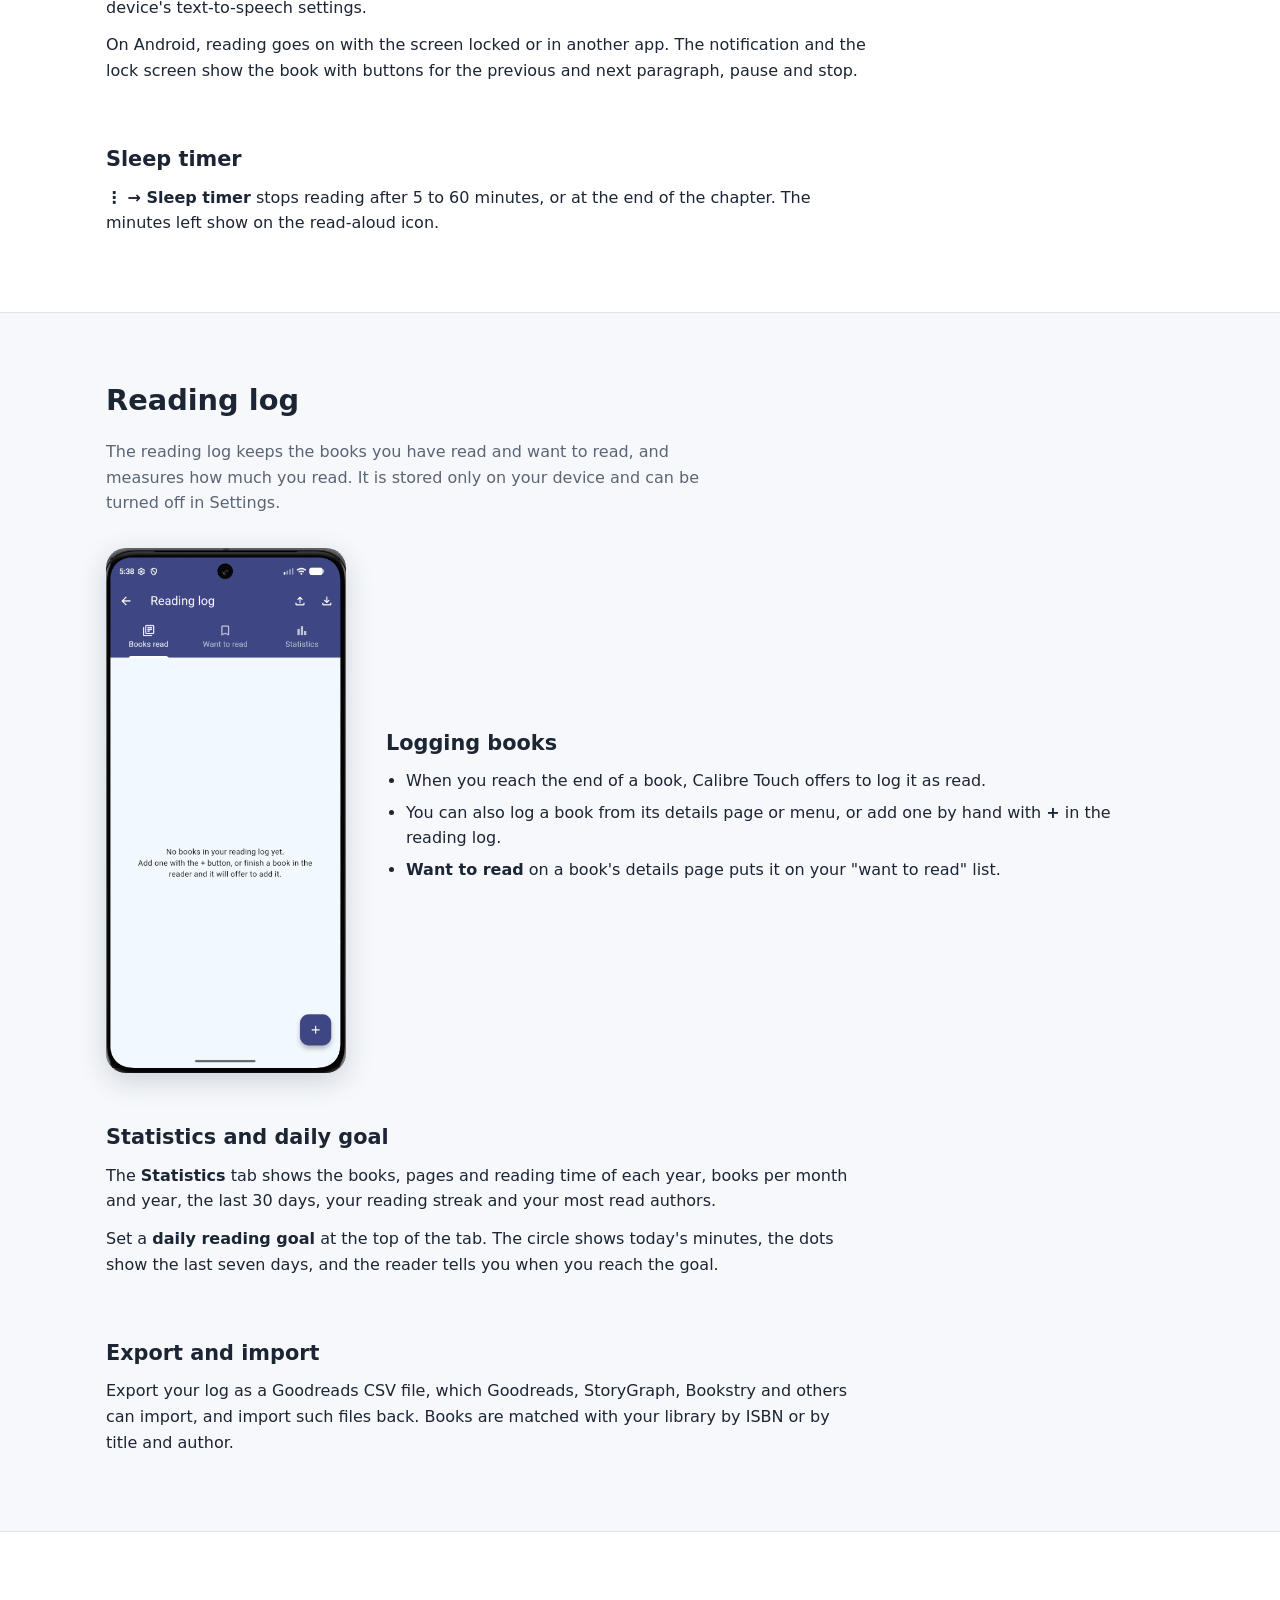
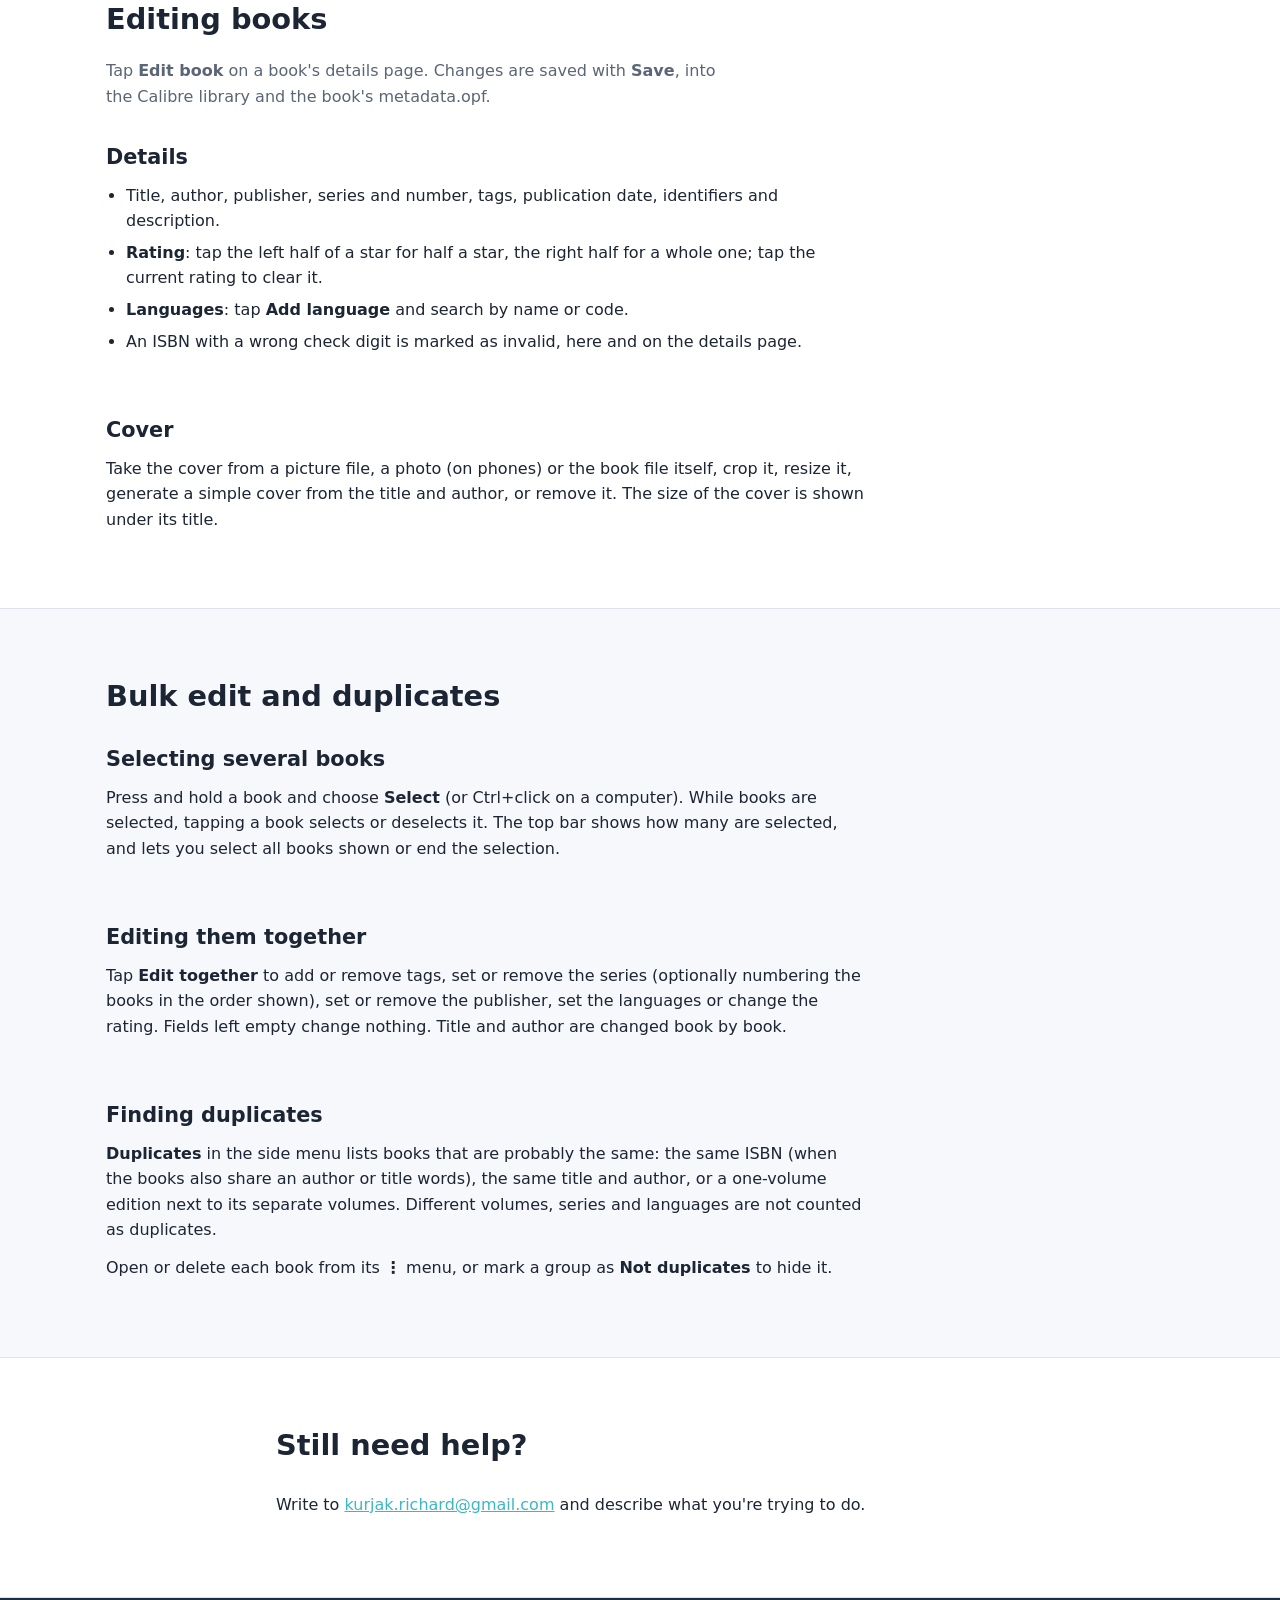
==== commit be15918f: "Update pics, and webpage" ====
--- a/help.html
+++ b/help.html
@@ -61,7 +61,7 @@
           </article>
 
           <article class="step">
-            <a class="shot" href="assets/Help/14.png"><img src="assets/Help/14.png" alt="Welcome screen with the Next button and three page dots" width="438" height="938" loading="lazy"></a>
+            <a class="shot" href="assets/Help/2.png"><img src="assets/Help/2.png" alt="Welcome screen with the Next button and three page dots" width="438" height="938" loading="lazy"></a>
             <div class="step-text">
               <span class="step-num">2</span>
               <h3>Welcome</h3>
@@ -70,7 +70,7 @@
           </article>
 
           <article class="step">
-            <a class="shot" href="assets/Help/15.png"><img src="assets/Help/15.png" alt="Setup page asking where Calibre Touch should keep your books, with Choose folder, Use default and a warning about network and cloud folders" width="432" height="938" loading="lazy"></a>
+            <a class="shot" href="assets/Help/3.png"><img src="assets/Help/3.png" alt="Setup page asking where Calibre Touch should keep your books, with Choose folder, Use default and a warning about network and cloud folders" width="432" height="938" loading="lazy"></a>
             <div class="step-text">
               <span class="step-num">3</span>
               <h3>Choose where your books are kept</h3>
@@ -103,7 +103,7 @@
           </article>
 
           <article class="step">
-            <a class="shot" href="assets/Help/16.png"><img src="assets/Help/16.png" alt="You're all set screen with the Get Started button" width="445" height="937" loading="lazy"></a>
+            <a class="shot" href="assets/Help/6.png"><img src="assets/Help/6.png" alt="You're all set screen with the Get Started button" width="445" height="937" loading="lazy"></a>
             <div class="step-text">
               <span class="step-num">6</span>
               <h3>You're all set</h3>
@@ -112,7 +112,7 @@
           </article>
 
           <article class="step">
-            <a class="shot" href="assets/Help/17.png"><img src="assets/Help/17.png" alt="Empty library with the library folder, a Settings button and the + button" width="442" height="942" loading="lazy"></a>
+            <a class="shot" href="assets/Help/7.png"><img src="assets/Help/7.png" alt="Empty library with the library folder, a Settings button and the + button" width="442" height="942" loading="lazy"></a>
             <div class="step-text">
               <span class="step-num">7</span>
               <h3>Add your books</h3>
@@ -130,7 +130,7 @@
 
         <div class="steps">
           <article class="step">
-            <a class="shot" href="assets/Help/23.png"><img src="assets/Help/23.png" alt="Side menu with Continue reading, Reading log, Duplicates, Settings and Help" width="421" height="936" loading="lazy"></a>
+            <a class="shot" href="assets/Help/8.png"><img src="assets/Help/8.png" alt="Side menu with Continue reading, Reading log, Duplicates, Settings and Help" width="421" height="936" loading="lazy"></a>
             <div class="step-text">
               <h3>The side menu</h3>
               <p>Tap the <strong>☰</strong> menu button in the top-left corner to open the side menu.</p>
@@ -145,7 +145,7 @@
           </article>
 
           <article class="step">
-            <a class="shot" href="assets/Help/24.png"><img src="assets/Help/24.png" alt="Settings screen with language, library folder, dark theme, built-in reader, open last book and reading log options" width="430" height="942" loading="lazy"></a>
+            <a class="shot" href="assets/Help/9.png"><img src="assets/Help/9.png" alt="Settings screen with language, library folder, dark theme, built-in reader, open last book and reading log options" width="430" height="942" loading="lazy"></a>
             <div class="step-text">
               <h3>Settings</h3>
               <ul>
@@ -171,7 +171,7 @@
 
         <div class="steps">
           <article class="step">
-            <a class="shot" href="assets/Help/9.png"><img src="assets/Help/9.png" alt="Search bar open above the book covers with the keyboard showing" width="452" height="957" loading="lazy"></a>
+            <a class="shot" href="assets/Help/10.png"><img src="assets/Help/10.png" alt="Search bar open above the book covers with the keyboard showing" width="452" height="957" loading="lazy"></a>
             <div class="step-text">
               <h3>Find a book</h3>
               <p>Tap the <strong>search</strong> icon at the top of the screen, type words from the title, author, series, tags or description, then press <strong>Enter</strong> or tap the search icon in the field. Accents don't matter, so "tuz" also finds "tűz".</p>
@@ -180,7 +180,7 @@
           </article>
 
           <article class="step">
-            <a class="shot" href="assets/Help/30.png"><img src="assets/Help/30.png" alt="Filter page with the categories Author, Series, Tags, Publisher, Languages, Format and Rating, and a Show 3 books button" width="423" height="941" loading="lazy"></a>
+            <a class="shot" href="assets/Help/11.png"><img src="assets/Help/11.png" alt="Filter page with the categories Author, Series, Tags, Publisher, Languages, Format and Rating, and a Show 3 books button" width="423" height="941" loading="lazy"></a>
             <div class="step-text">
               <h3>Filter your library</h3>
               <p>Tap the <strong>filter</strong> icon at the top of the screen (the badge shows how many values are picked) and choose a category: author, series, tags, publisher, languages, format or rating. Tick the values you want; long lists have a search field.</p>
@@ -192,7 +192,7 @@
             </div>
           </article>
           <article class="step">
-            <a class="shot" href="assets/Help/19.png"><img src="assets/Help/19.png" alt="The top-right menu open with Change view and Sort by" width="436" height="945" loading="lazy"></a>
+            <a class="shot" href="assets/Help/12.png"><img src="assets/Help/12.png" alt="The top-right menu open with Change view and Sort by" width="436" height="945" loading="lazy"></a>
             <div class="step-text">
               <h3>Sort your library</h3>
               <p>Tap the <strong>⋮</strong> menu, then <strong>Sort by</strong>, and choose date added, title, author, series, rating, published or last modified, ascending or descending. The order is used in every view and is remembered. Title and author follow Calibre's sort order (for example "The Hobbit" sorts under H).</p>
@@ -210,7 +210,7 @@
 
         <div class="steps">
           <article class="step">
-            <a class="shot" href="assets/Help/20.png"><img src="assets/Help/20.png" alt="Change view menu with Covers (checked), List and Table" width="435" height="946" loading="lazy"></a>
+            <a class="shot" href="assets/Help/13.png"><img src="assets/Help/13.png" alt="Change view menu with Covers (checked), List and Table" width="435" height="946" loading="lazy"></a>
             <div class="step-text">
               <h3>Change the view</h3>
               <p>Tap the <strong>⋮</strong> menu in the top-right corner, then <strong>Change view</strong>, and choose <strong>Covers</strong>, <strong>List</strong> or <strong>Table</strong>. The current view has a check mark.</p>
@@ -220,15 +220,15 @@
 
         <div class="view-grid">
           <figure>
-            <a class="shot" href="assets/Help/18.png"><img src="assets/Help/18.png" alt="Covers view showing three book covers in a grid" width="445" height="941" loading="lazy"></a>
+            <a class="shot" href="assets/Help/14.png"><img src="assets/Help/14.png" alt="Covers view showing three book covers in a grid" width="445" height="941" loading="lazy"></a>
             <figcaption><strong>Covers</strong><br>A grid of book covers, ideal for browsing.</figcaption>
           </figure>
           <figure>
-            <a class="shot" href="assets/Help/21.png"><img src="assets/Help/21.png" alt="List view showing each book's cover, author and title" width="445" height="940" loading="lazy"></a>
+            <a class="shot" href="assets/Help/15.png"><img src="assets/Help/15.png" alt="List view showing each book's cover, author and title" width="445" height="940" loading="lazy"></a>
             <figcaption><strong>List</strong><br>A small cover with the author and title.</figcaption>
           </figure>
           <figure>
-            <a class="shot" href="assets/Help/22.png"><img src="assets/Help/22.png" alt="Table view with Title and Author columns" width="432" height="938" loading="lazy"></a>
+            <a class="shot" href="assets/Help/16.png"><img src="assets/Help/16.png" alt="Table view with Title and Author columns" width="432" height="938" loading="lazy"></a>
             <figcaption><strong>Table</strong><br>A compact table of every detail. Tap a column header to sort by it.</figcaption>
           </figure>
         </div>
@@ -243,7 +243,7 @@
         <p class="section-intro">Tap <strong>Read</strong> on a book to open it in the built-in reader. Tap the middle of the page to show or hide the bars.</p>
         <div class="steps">
           <article class="step">
-            <a class="shot" href="assets/Help/25.png"><img src="assets/Help/25.png" alt="A book's details page with its cover, details, rating and the Read, Edit book, Open folder, Add to reading log and Want to read buttons" width="432" height="926" loading="lazy"></a>
+            <a class="shot" href="assets/Help/17.png"><img src="assets/Help/17.png" alt="A book's details page with its cover, details, rating and the Read, Edit book, Open folder, Add to reading log and Want to read buttons" width="432" height="926" loading="lazy"></a>
             <div class="step-text">
               <h3>A book's details</h3>
               <p>Tap a book to see its details: series, publisher, publication date, languages, formats, identifiers, rating, page count and description. Tap a format to open the book in that format.</p>
@@ -263,7 +263,7 @@
             </div>
           </article>
           <article class="step">
-            <a class="shot" href="assets/Help/26.png"><img src="assets/Help/26.png" alt="Reader showing a book cover, with the top bar (contents, night mode, read aloud, menu) and the chapter slider at the bottom" width="430" height="932" loading="lazy"></a>
+            <a class="shot" href="assets/Help/18.png"><img src="assets/Help/18.png" alt="Reader showing a book cover, with the top bar (contents, night mode, read aloud, menu) and the chapter slider at the bottom" width="430" height="932" loading="lazy"></a>
             <div class="step-text">
               <h3>The top bar</h3>
               <ul>
@@ -275,14 +275,14 @@
             </div>
           </article>
           <article class="step">
-            <a class="shot" href="assets/Help/27.png"><img src="assets/Help/27.png" alt="The reader's menu with Search in book, Bookmark, Sleep timer and Reading settings" width="437" height="932" loading="lazy"></a>
+            <a class="shot" href="assets/Help/19.png"><img src="assets/Help/19.png" alt="The reader's menu with Search in book, Bookmark, Sleep timer and Reading settings" width="437" height="932" loading="lazy"></a>
             <div class="step-text">
               <h3>The reader's menu</h3>
               <p>Tap <strong>⋮</strong> for <strong>Search in book</strong> (Ctrl+F), <strong>Bookmark</strong> (Ctrl+B), the <strong>Sleep timer</strong> and the <strong>Reading settings</strong>.</p>
             </div>
           </article>
           <article class="step">
-            <a class="shot" href="assets/Help/28.png"><img src="assets/Help/28.png" alt="Reading settings: font size, text width (narrow, medium, full), line spacing, justified text, reading-aloud speed and page colour" width="428" height="931" loading="lazy"></a>
+            <a class="shot" href="assets/Help/20.png"><img src="assets/Help/20.png" alt="Reading settings: font size, text width (narrow, medium, full), line spacing, justified text, reading-aloud speed and page colour" width="428" height="931" loading="lazy"></a>
             <div class="step-text">
               <h3>Reading settings</h3>
               <p>In <strong>⋮ → Reading settings</strong> you can set the font size, the text width (narrow, medium or full), line spacing, justified text, the reading-aloud speed and the page colour (automatic, light, sepia or dark).</p>
@@ -343,7 +343,7 @@
         <p class="section-intro">The reading log keeps the books you have read and want to read, and measures how much you read. It is stored only on your device and can be turned off in Settings.</p>
         <div class="steps">
           <article class="step">
-            <a class="shot" href="assets/Help/29.png"><img src="assets/Help/29.png" alt="Reading log with the Books read, Want to read and Statistics tabs, export and import buttons and the + button" width="430" height="942" loading="lazy"></a>
+            <a class="shot" href="assets/Help/21.png"><img src="assets/Help/21.png" alt="Reading log with the Books read, Want to read and Statistics tabs, export and import buttons and the + button" width="430" height="942" loading="lazy"></a>
             <div class="step-text">
               <h3>Logging books</h3>
               <ul>
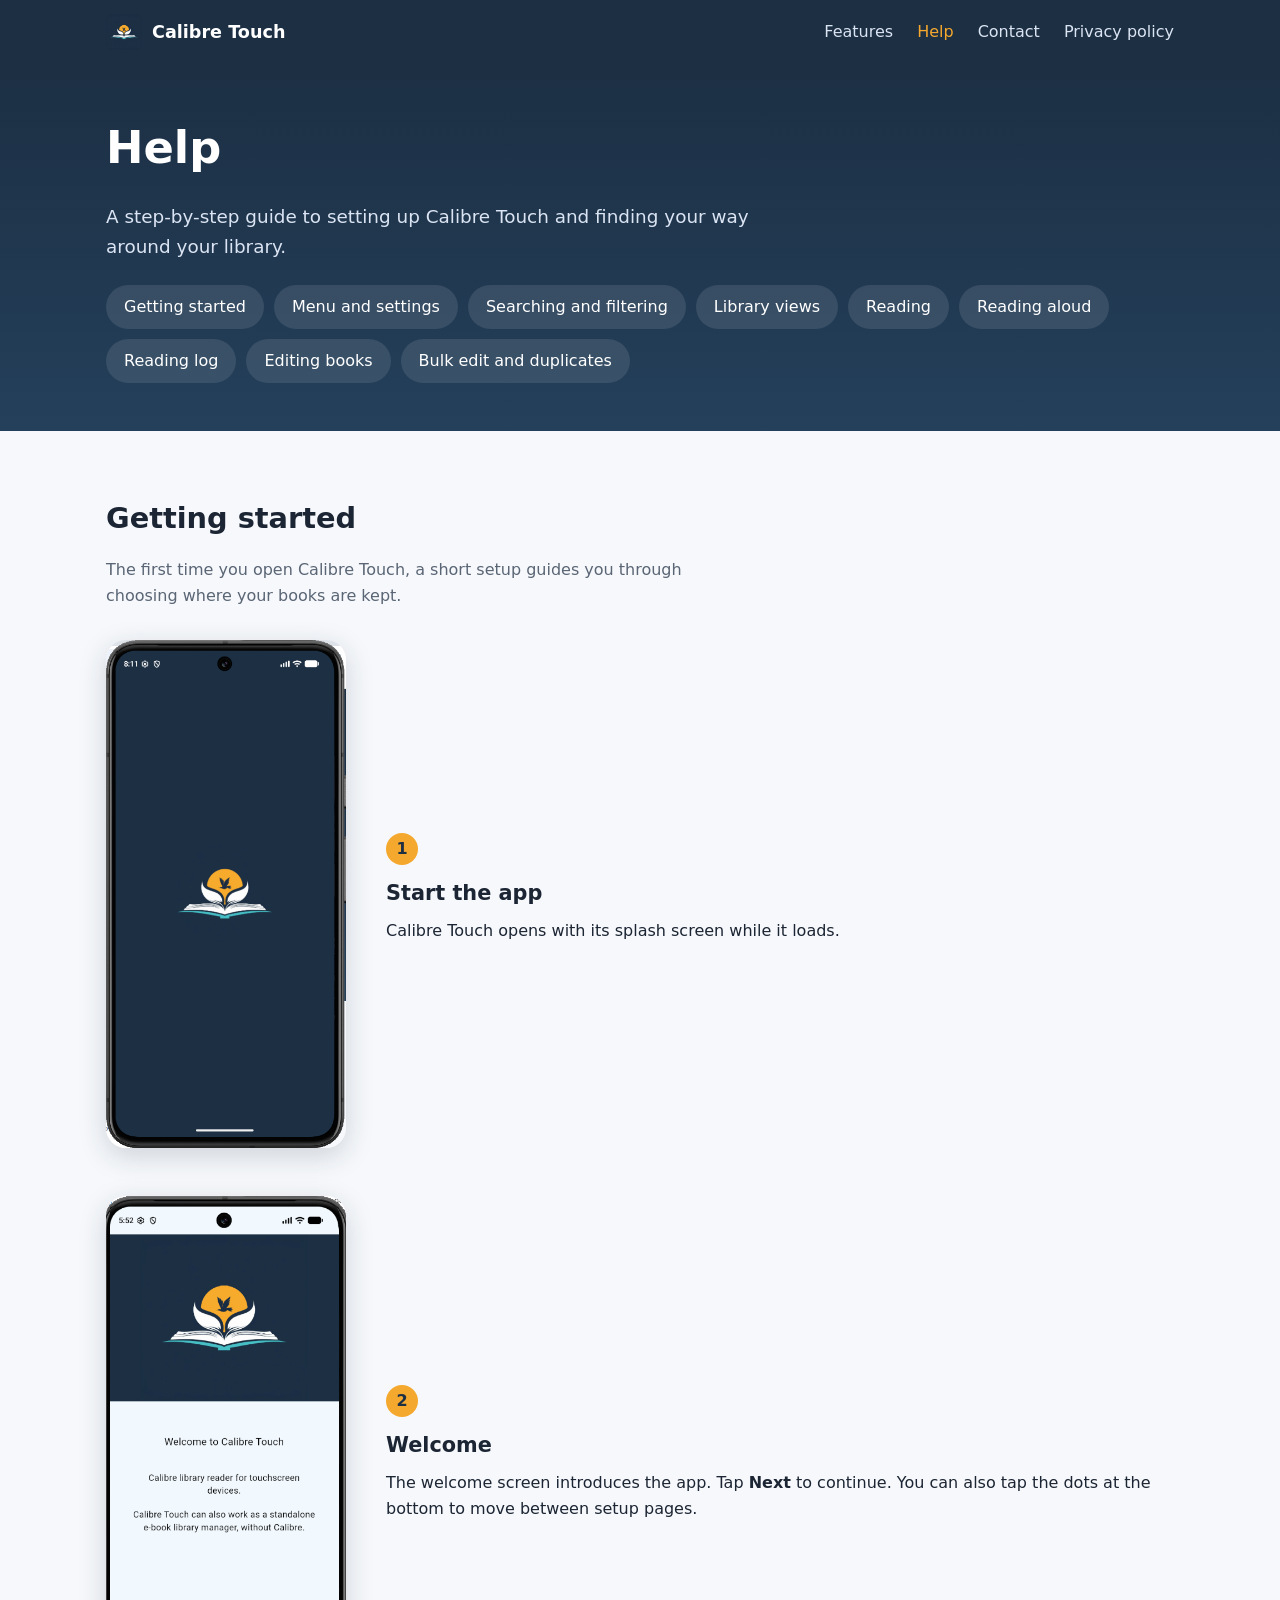
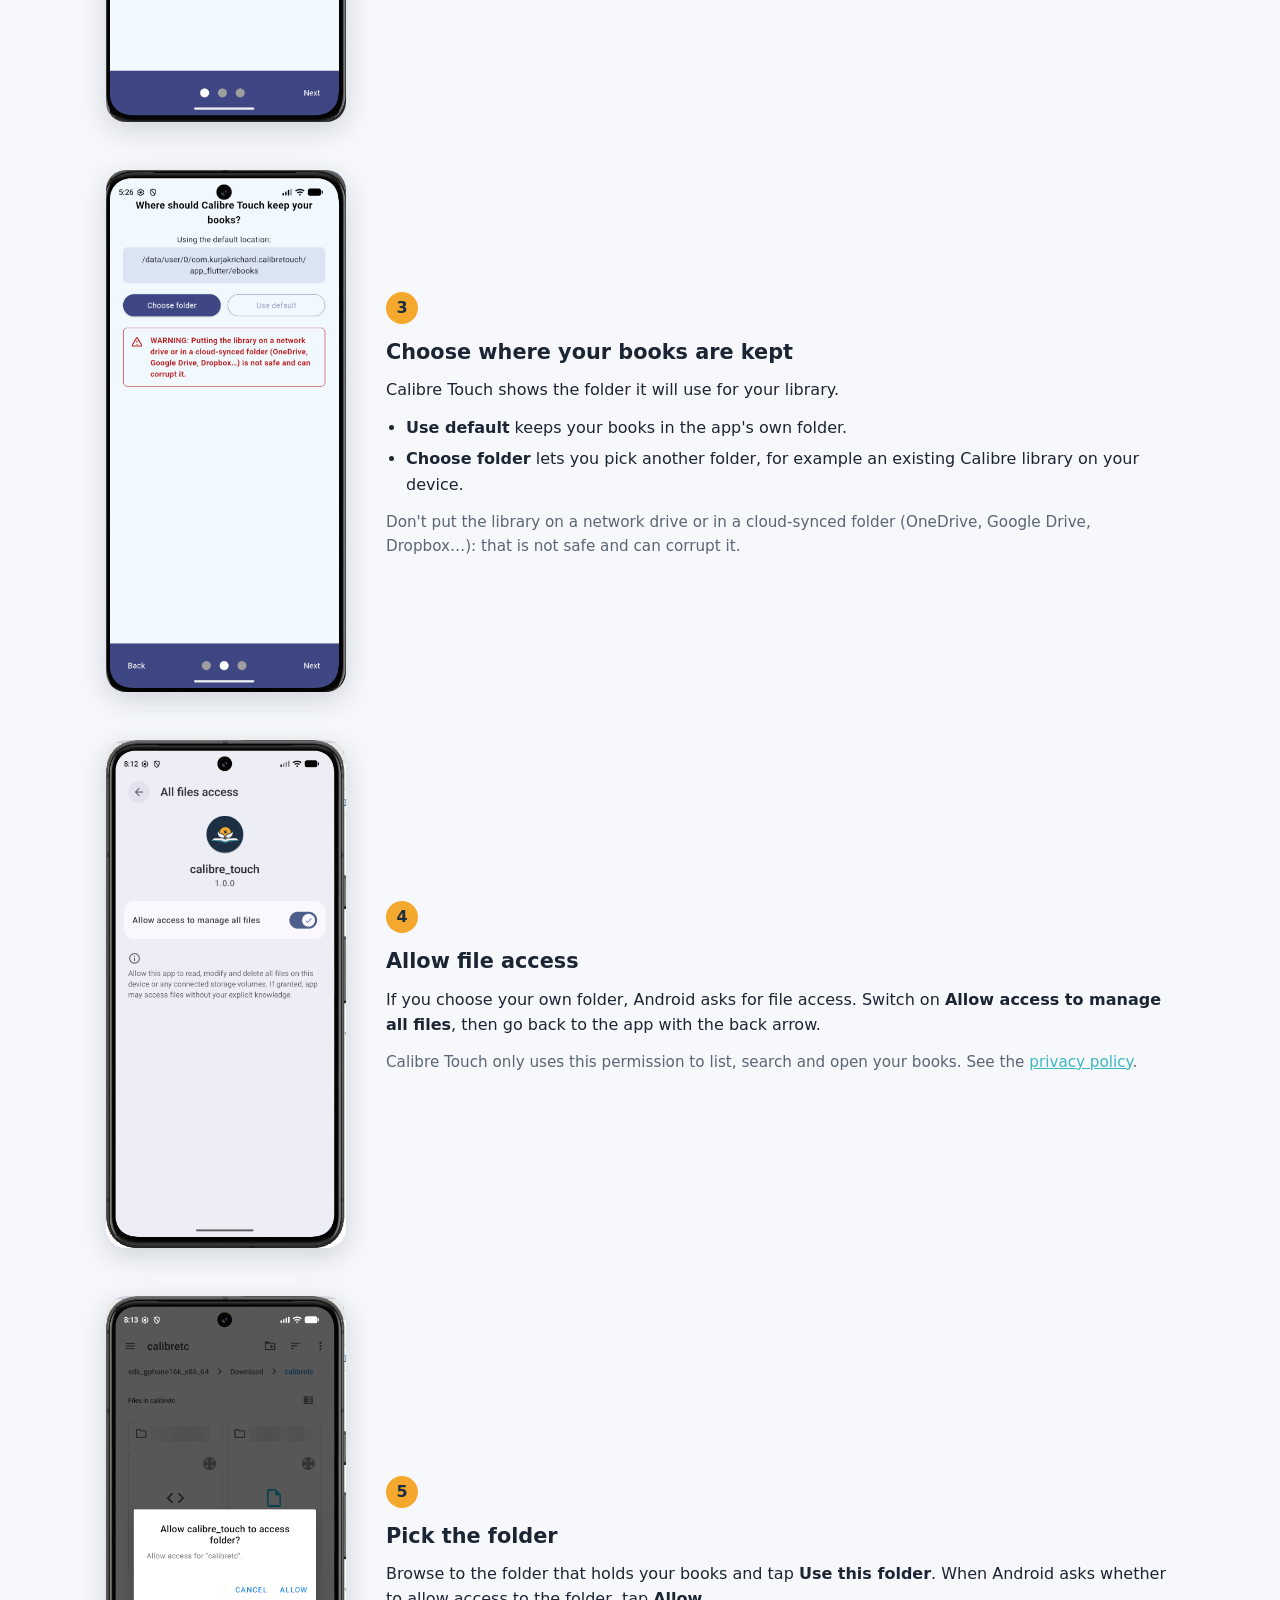
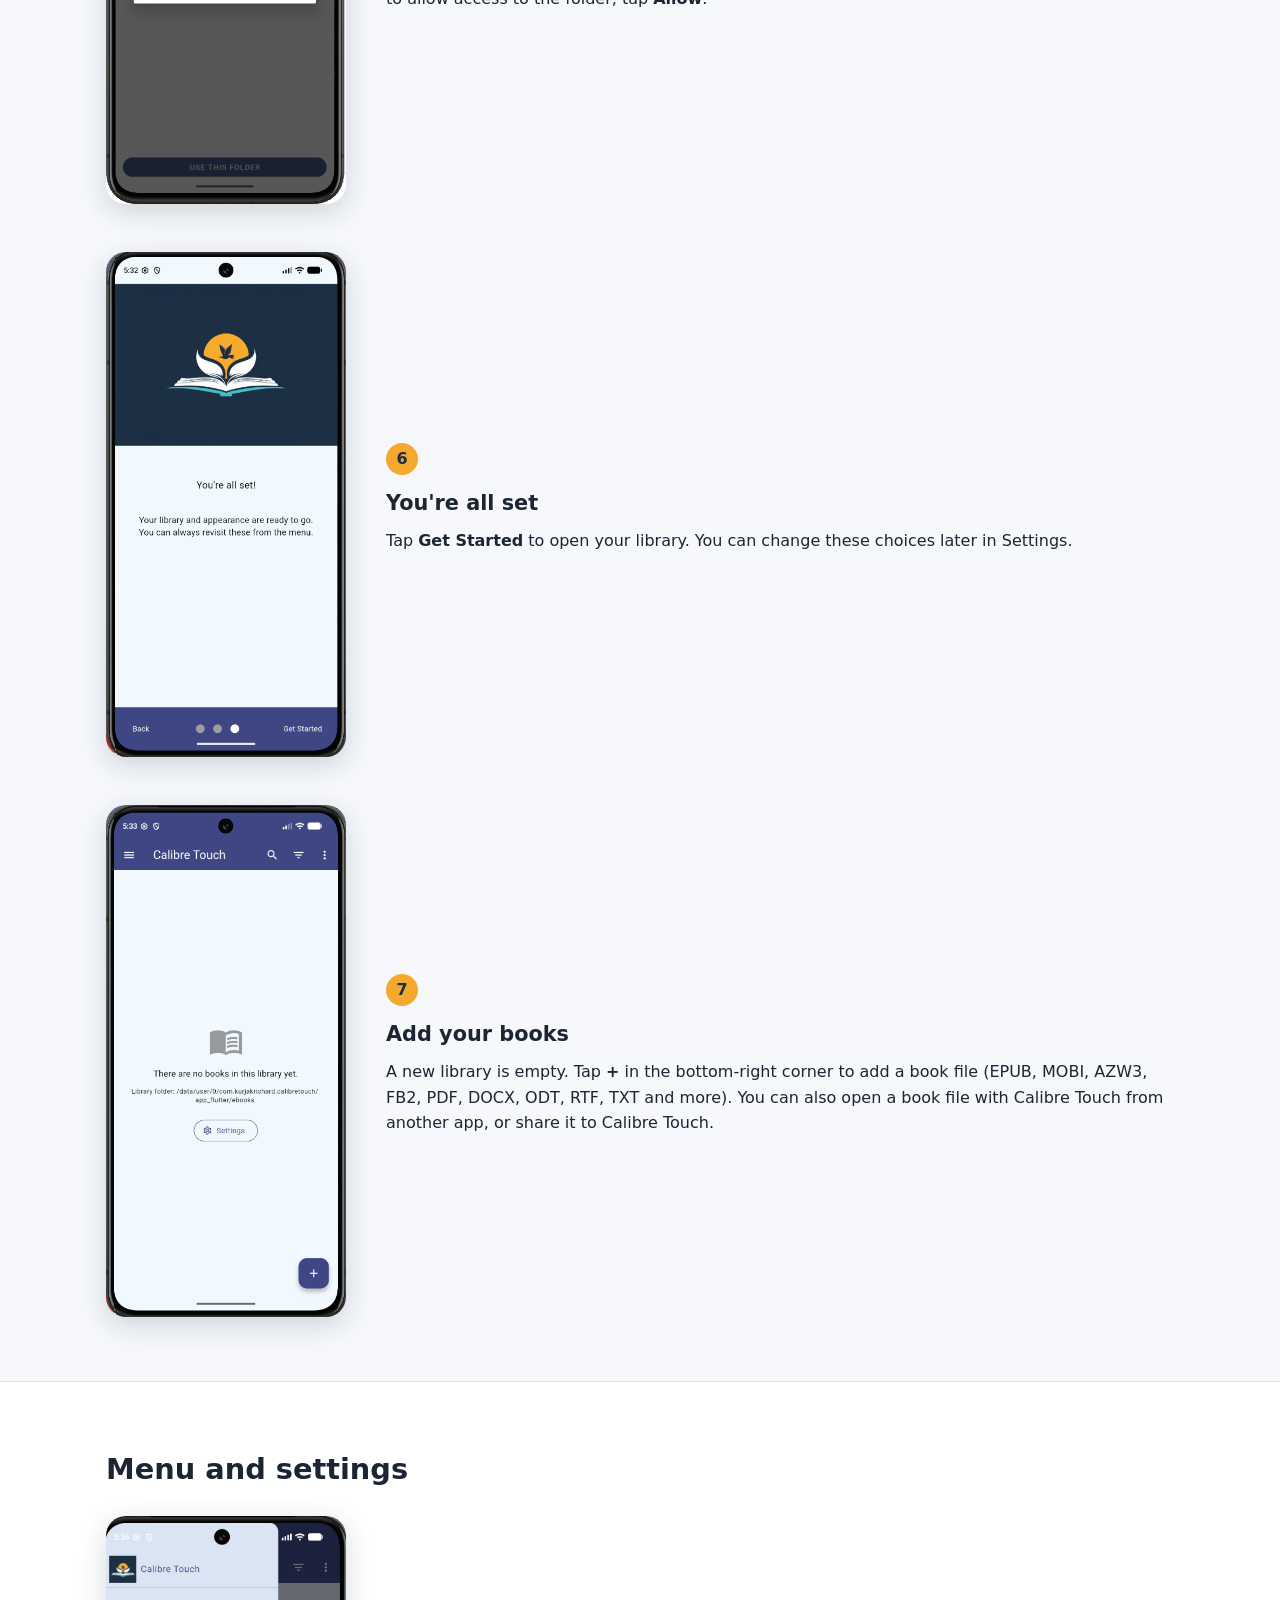
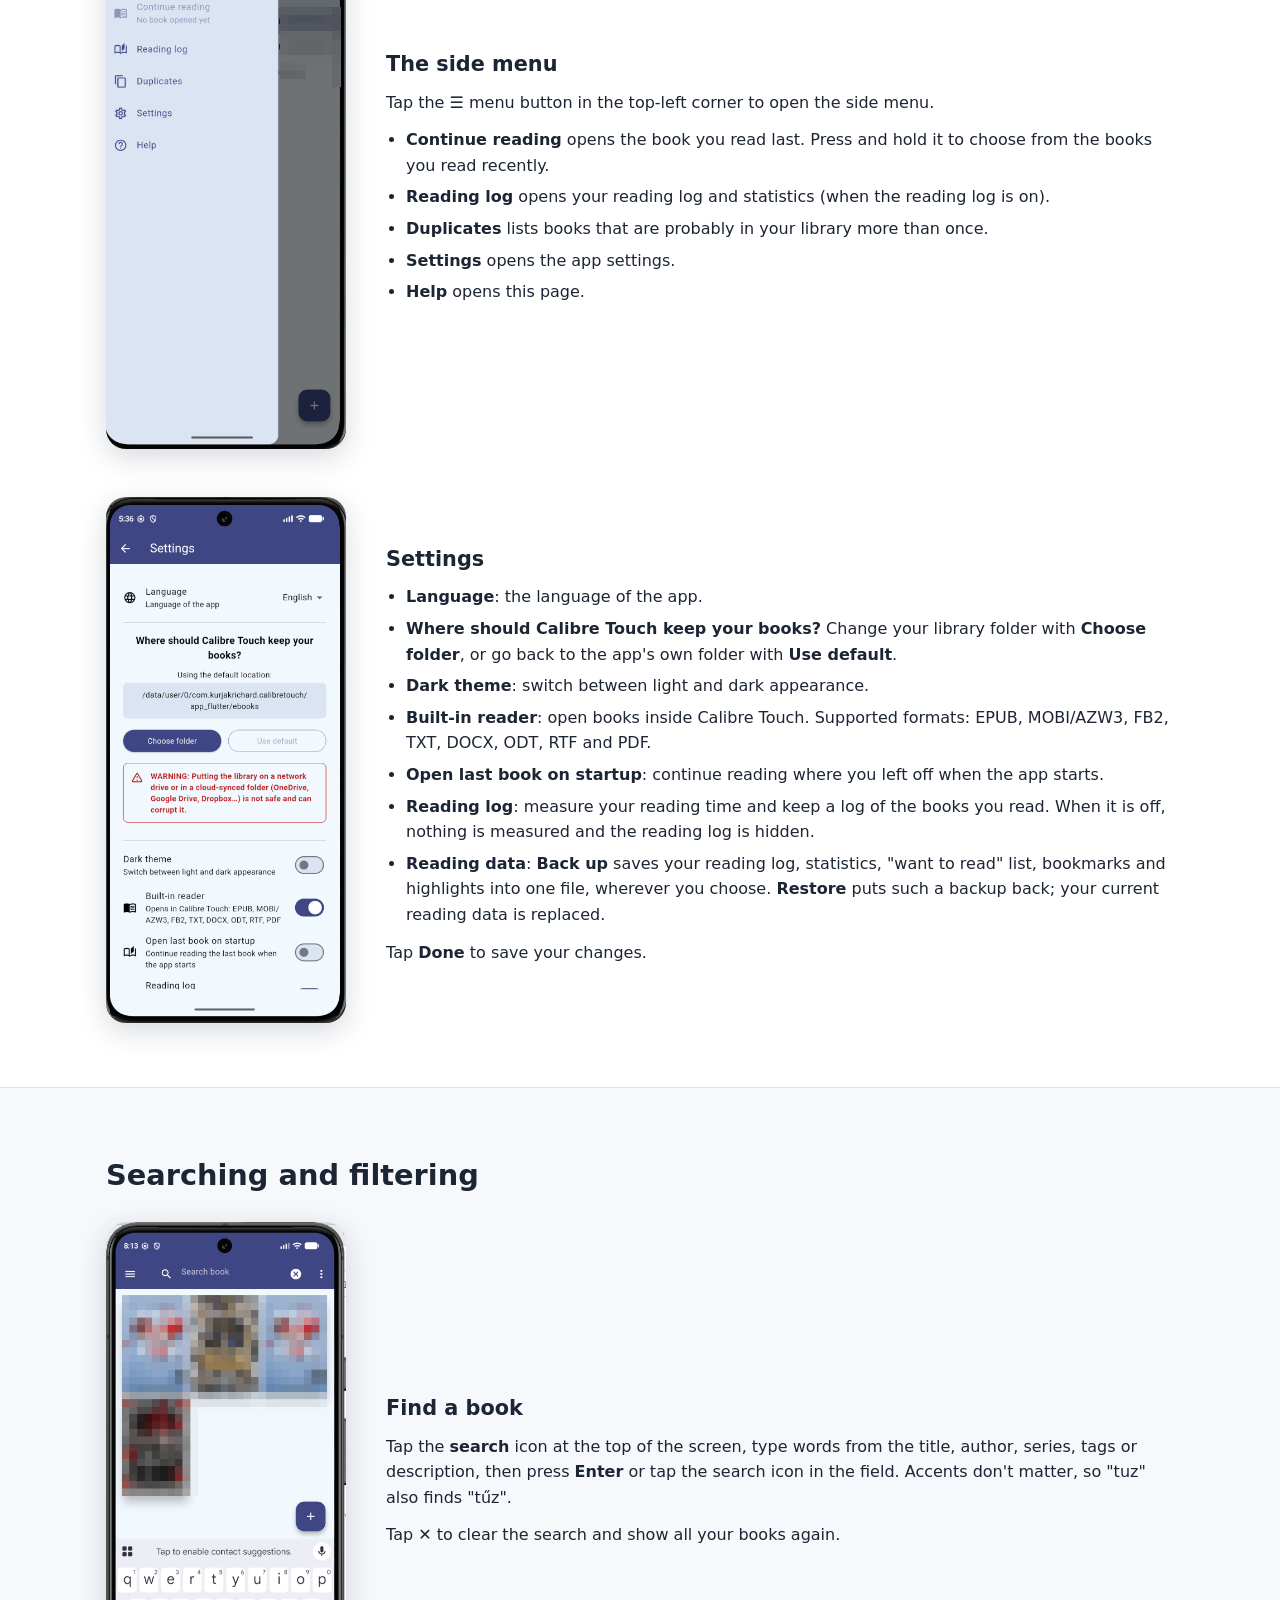
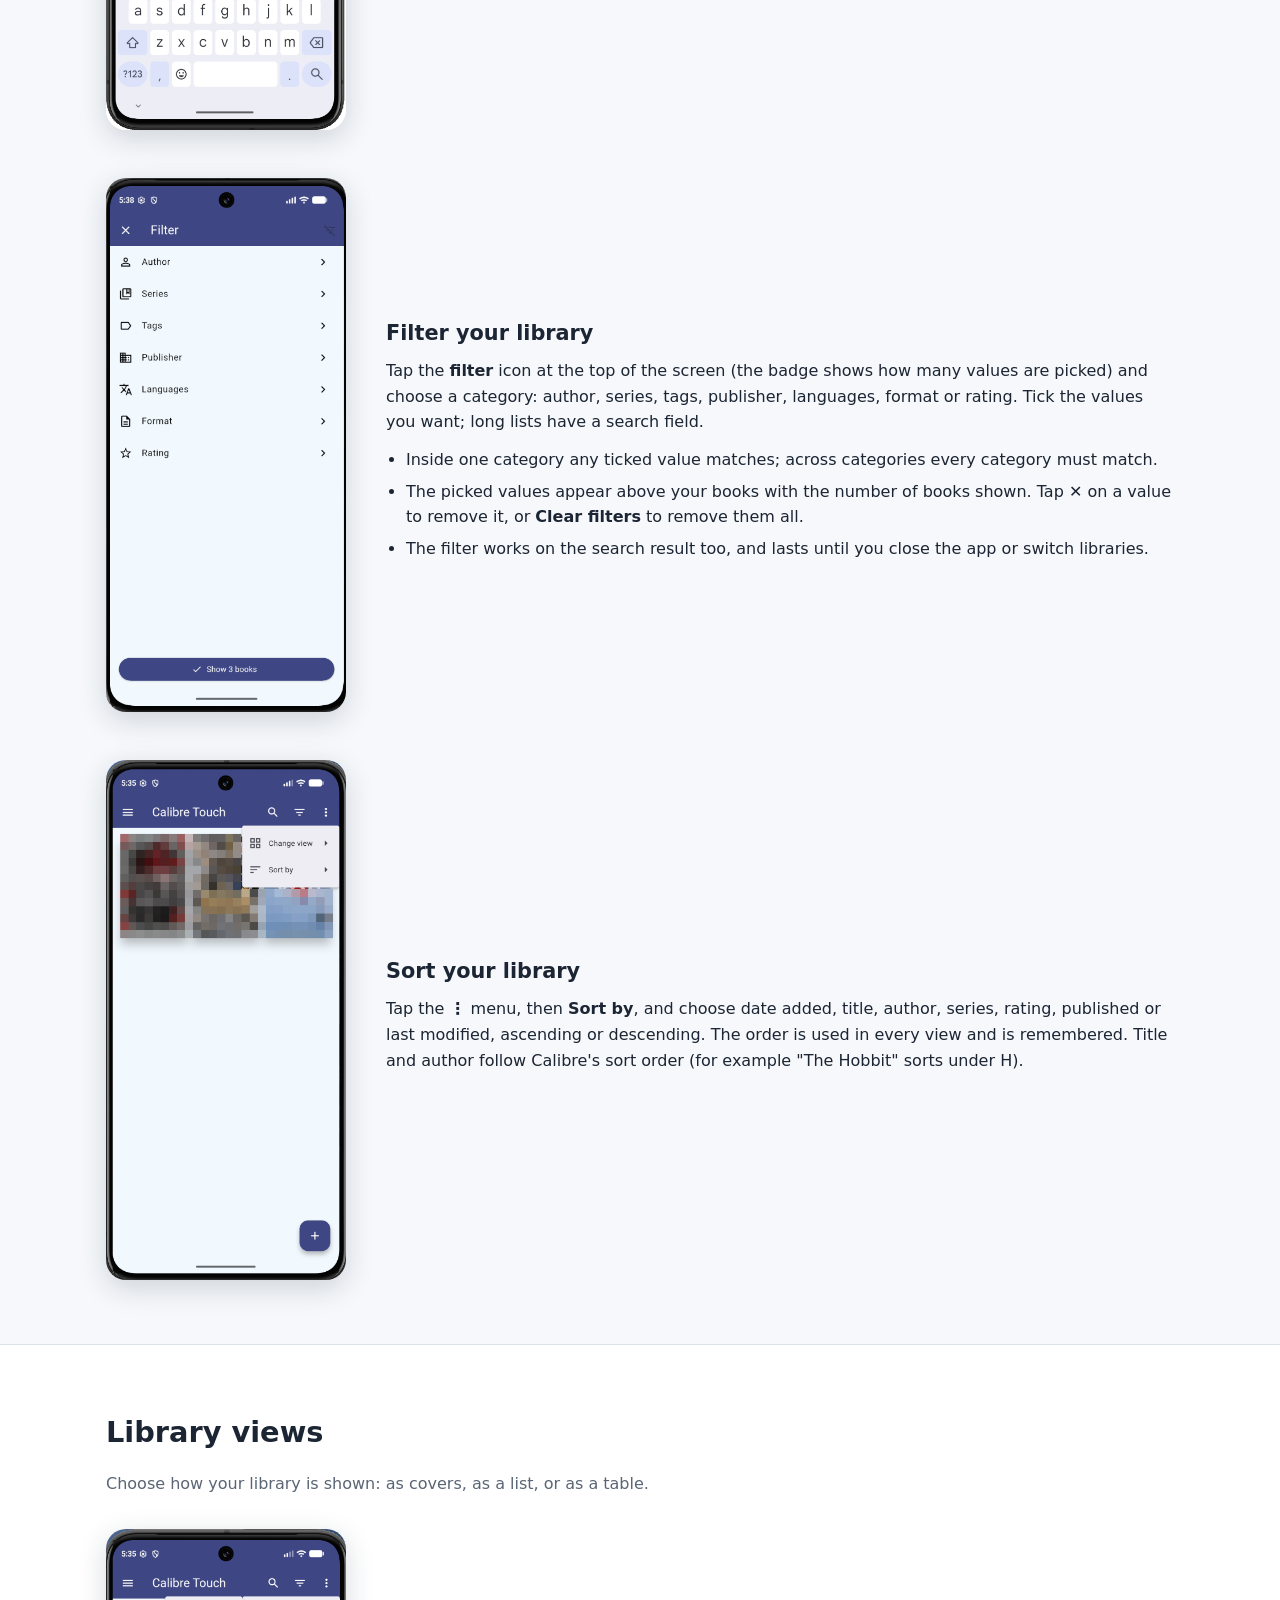
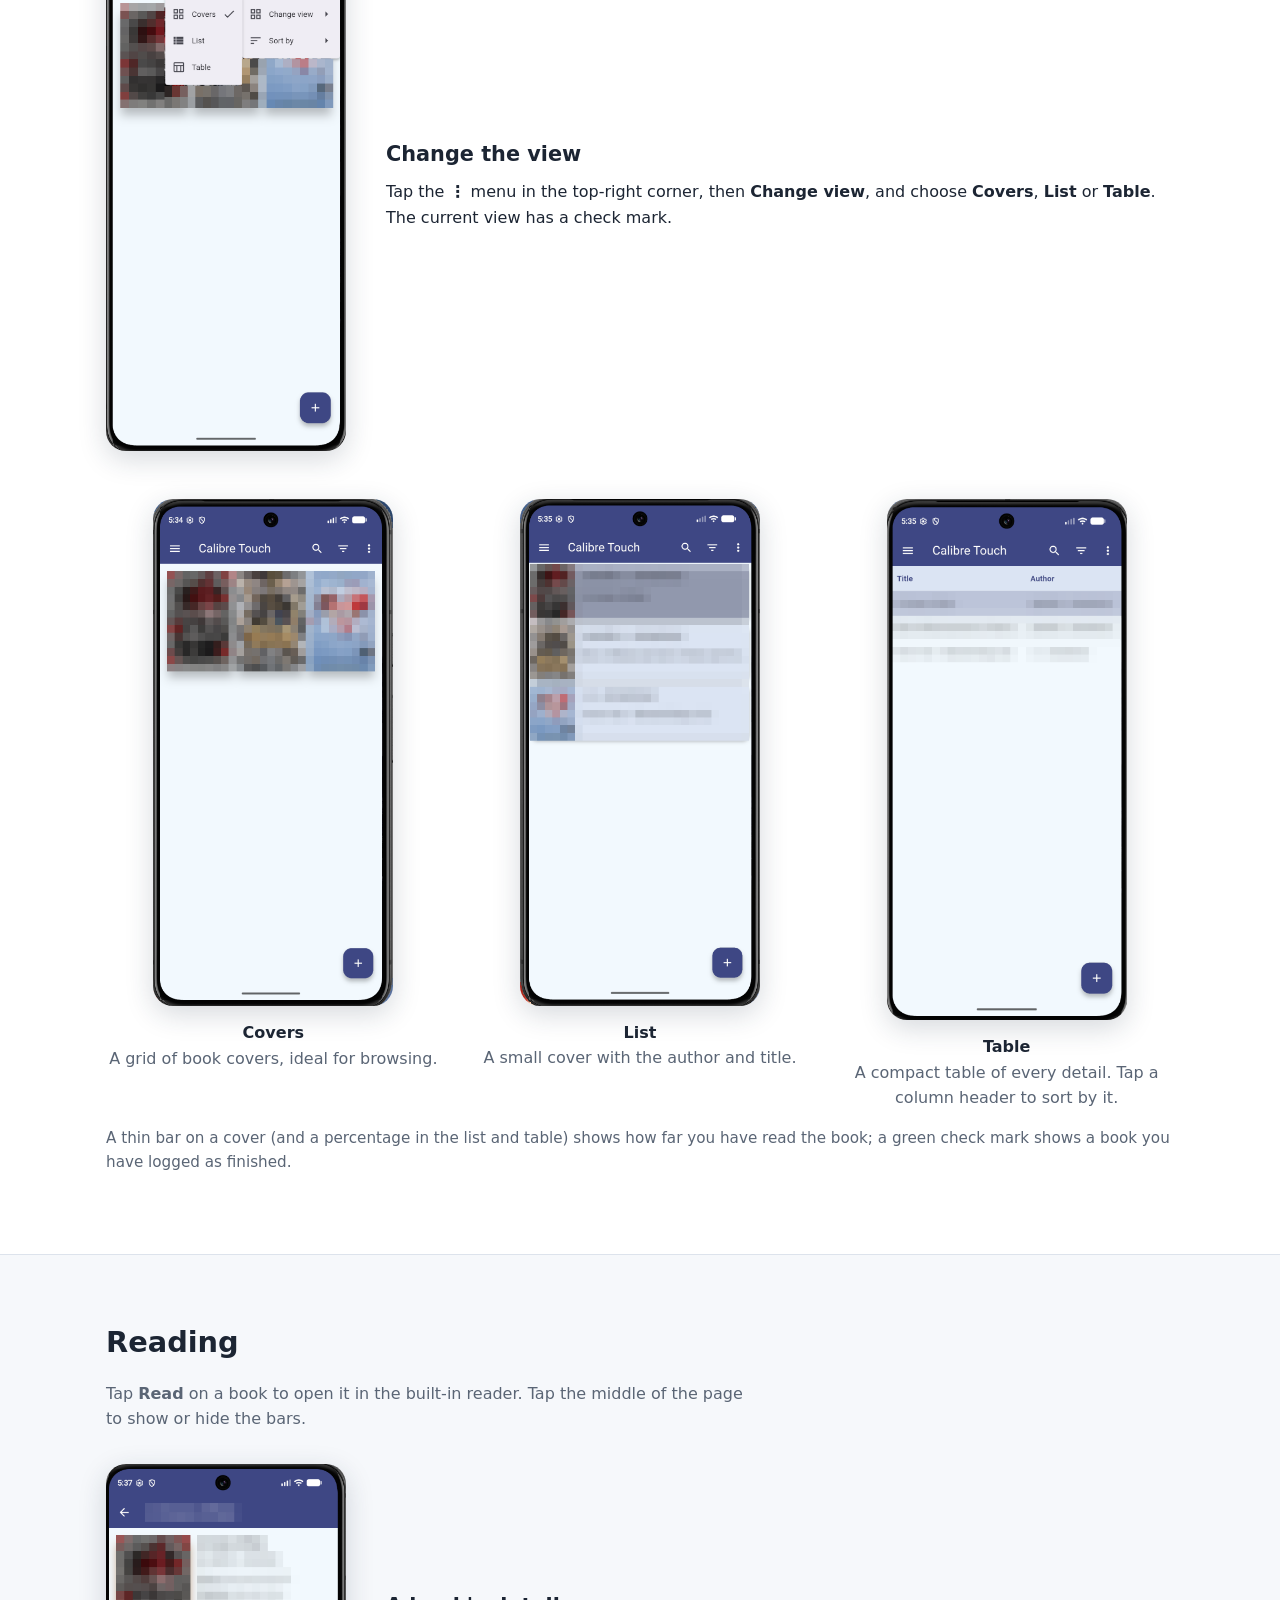
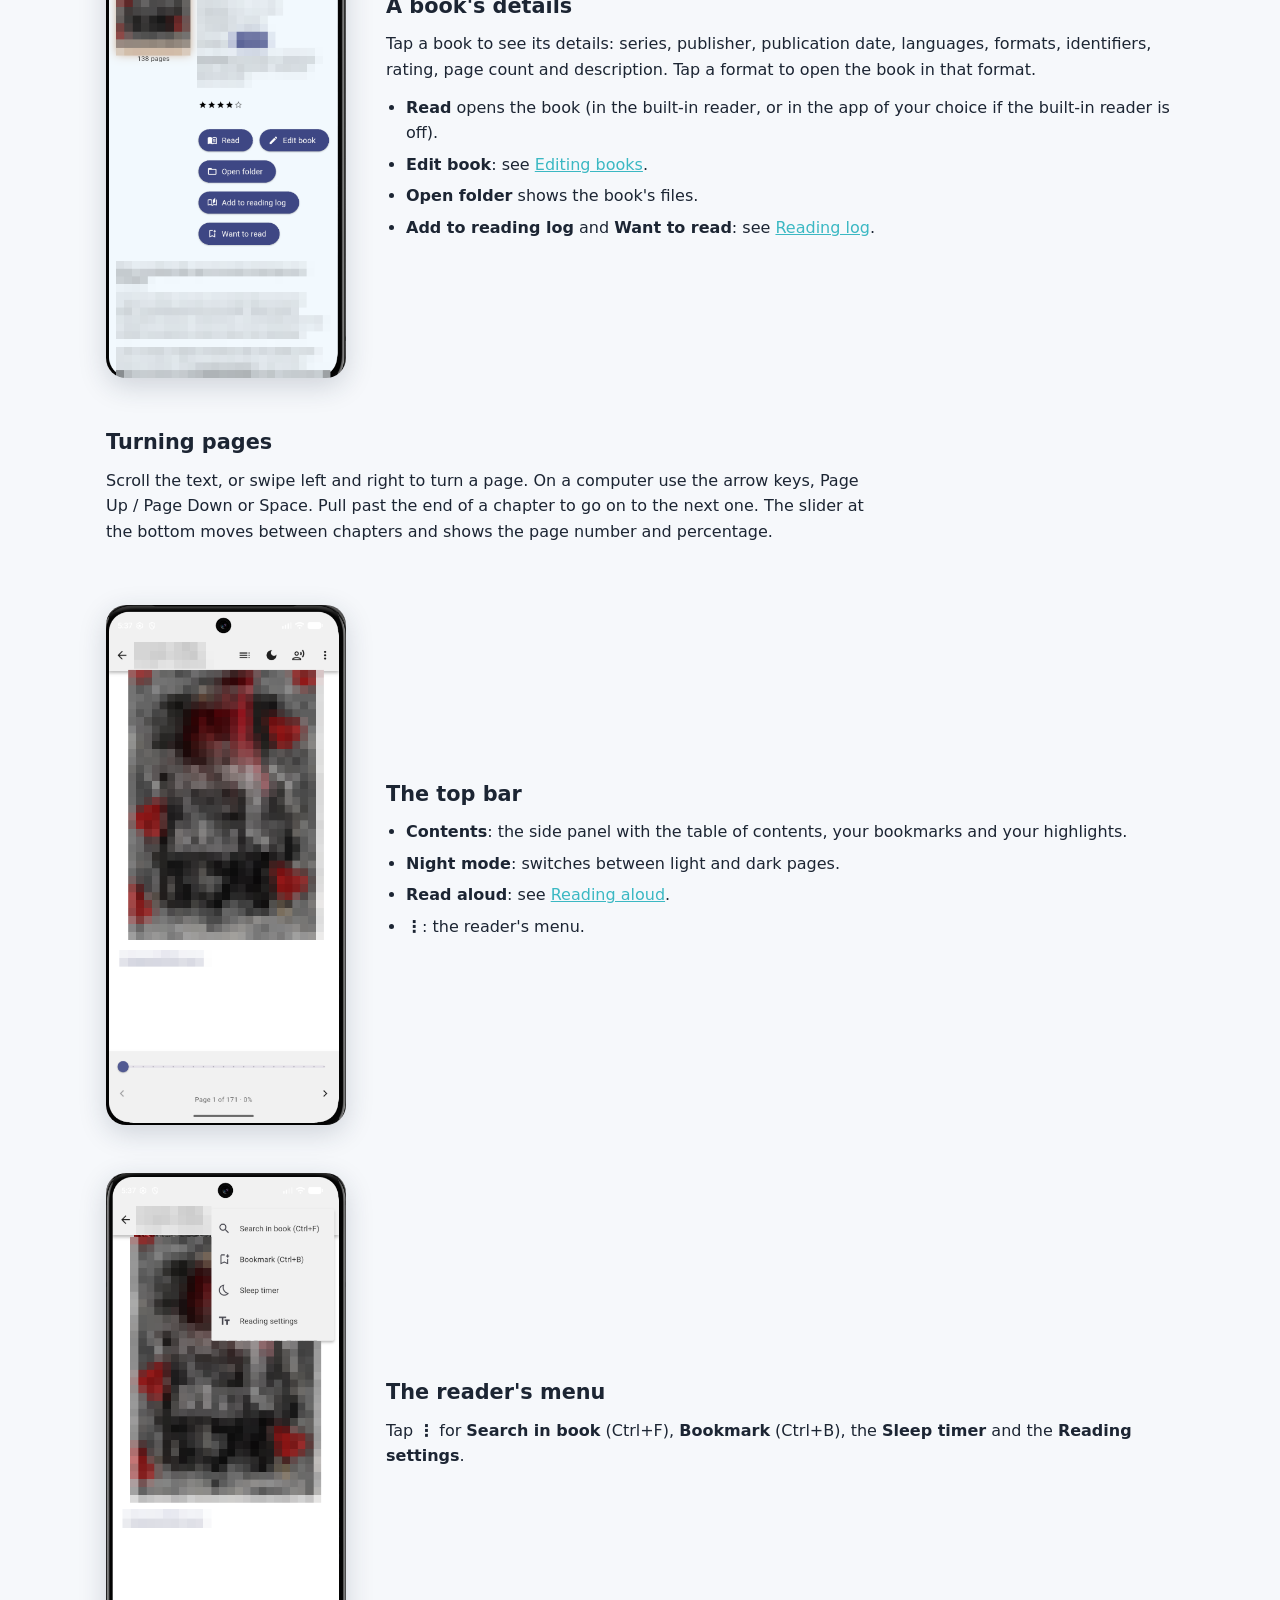
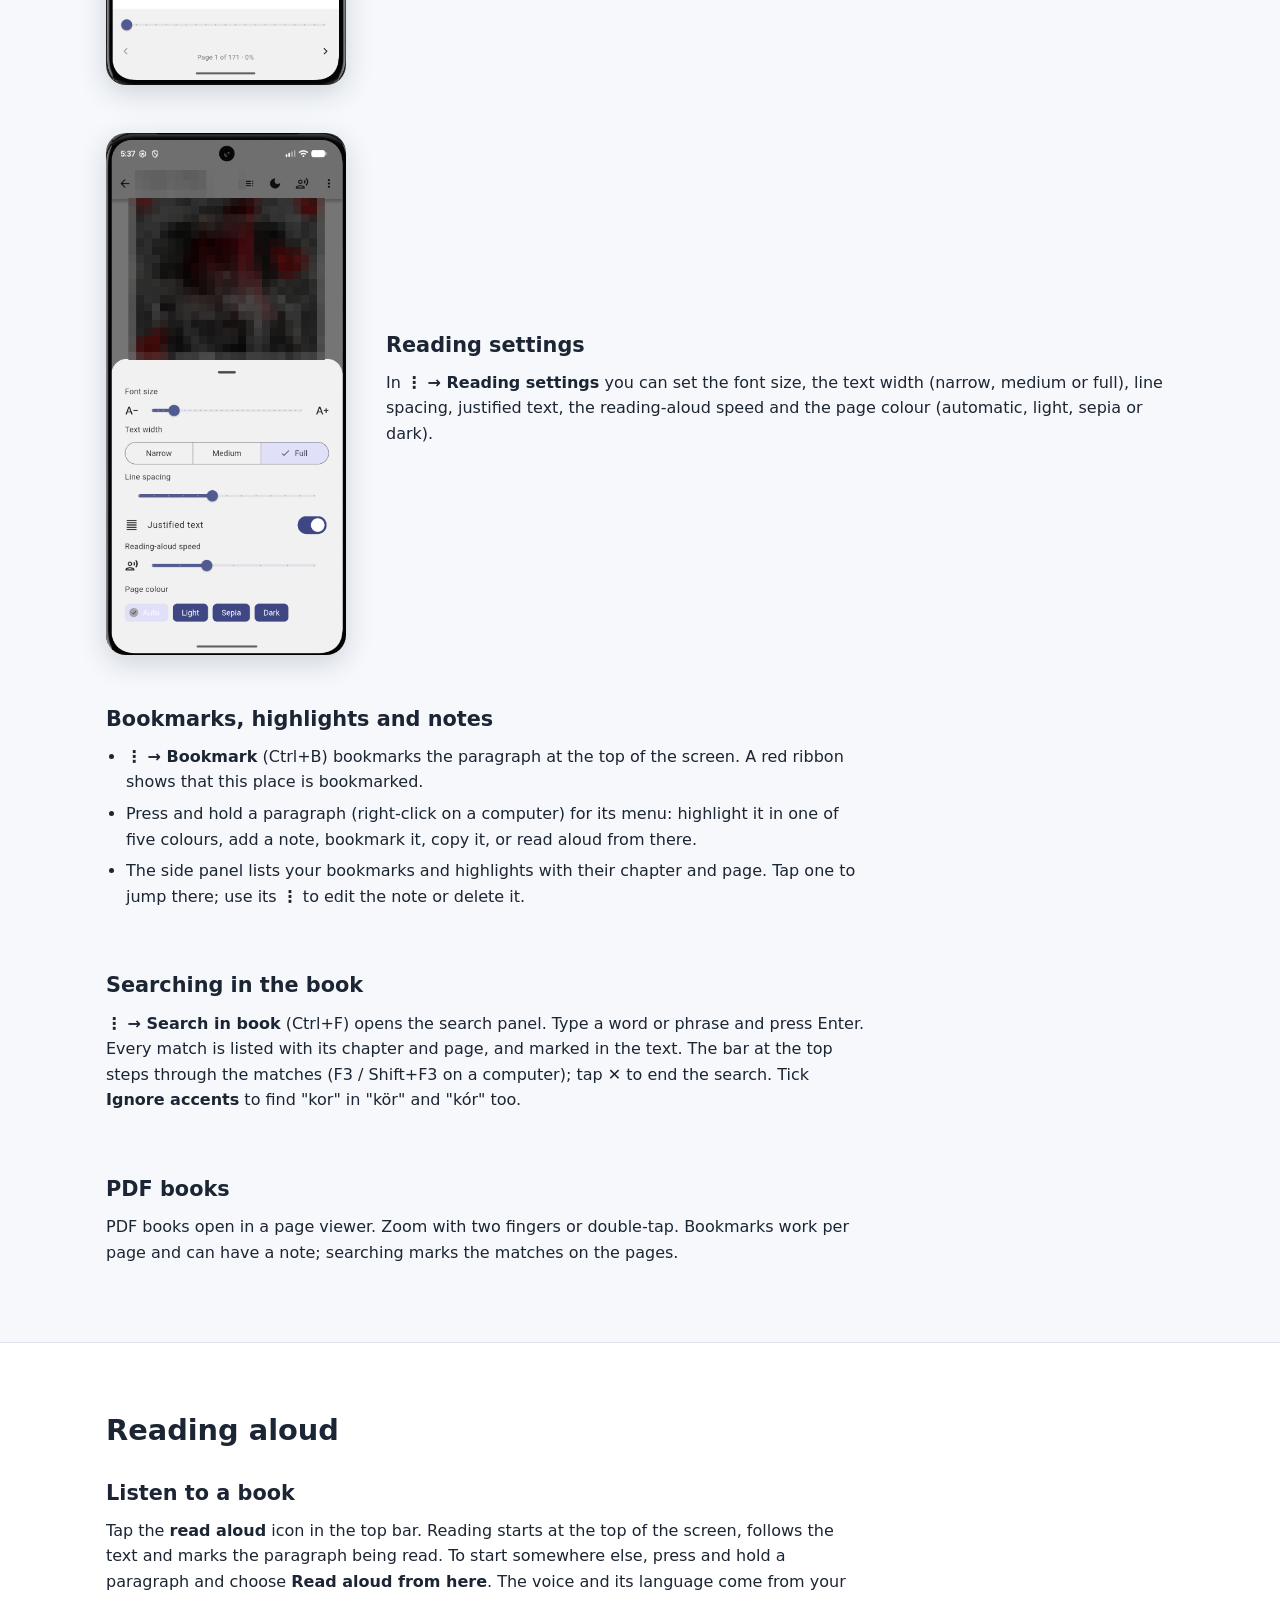
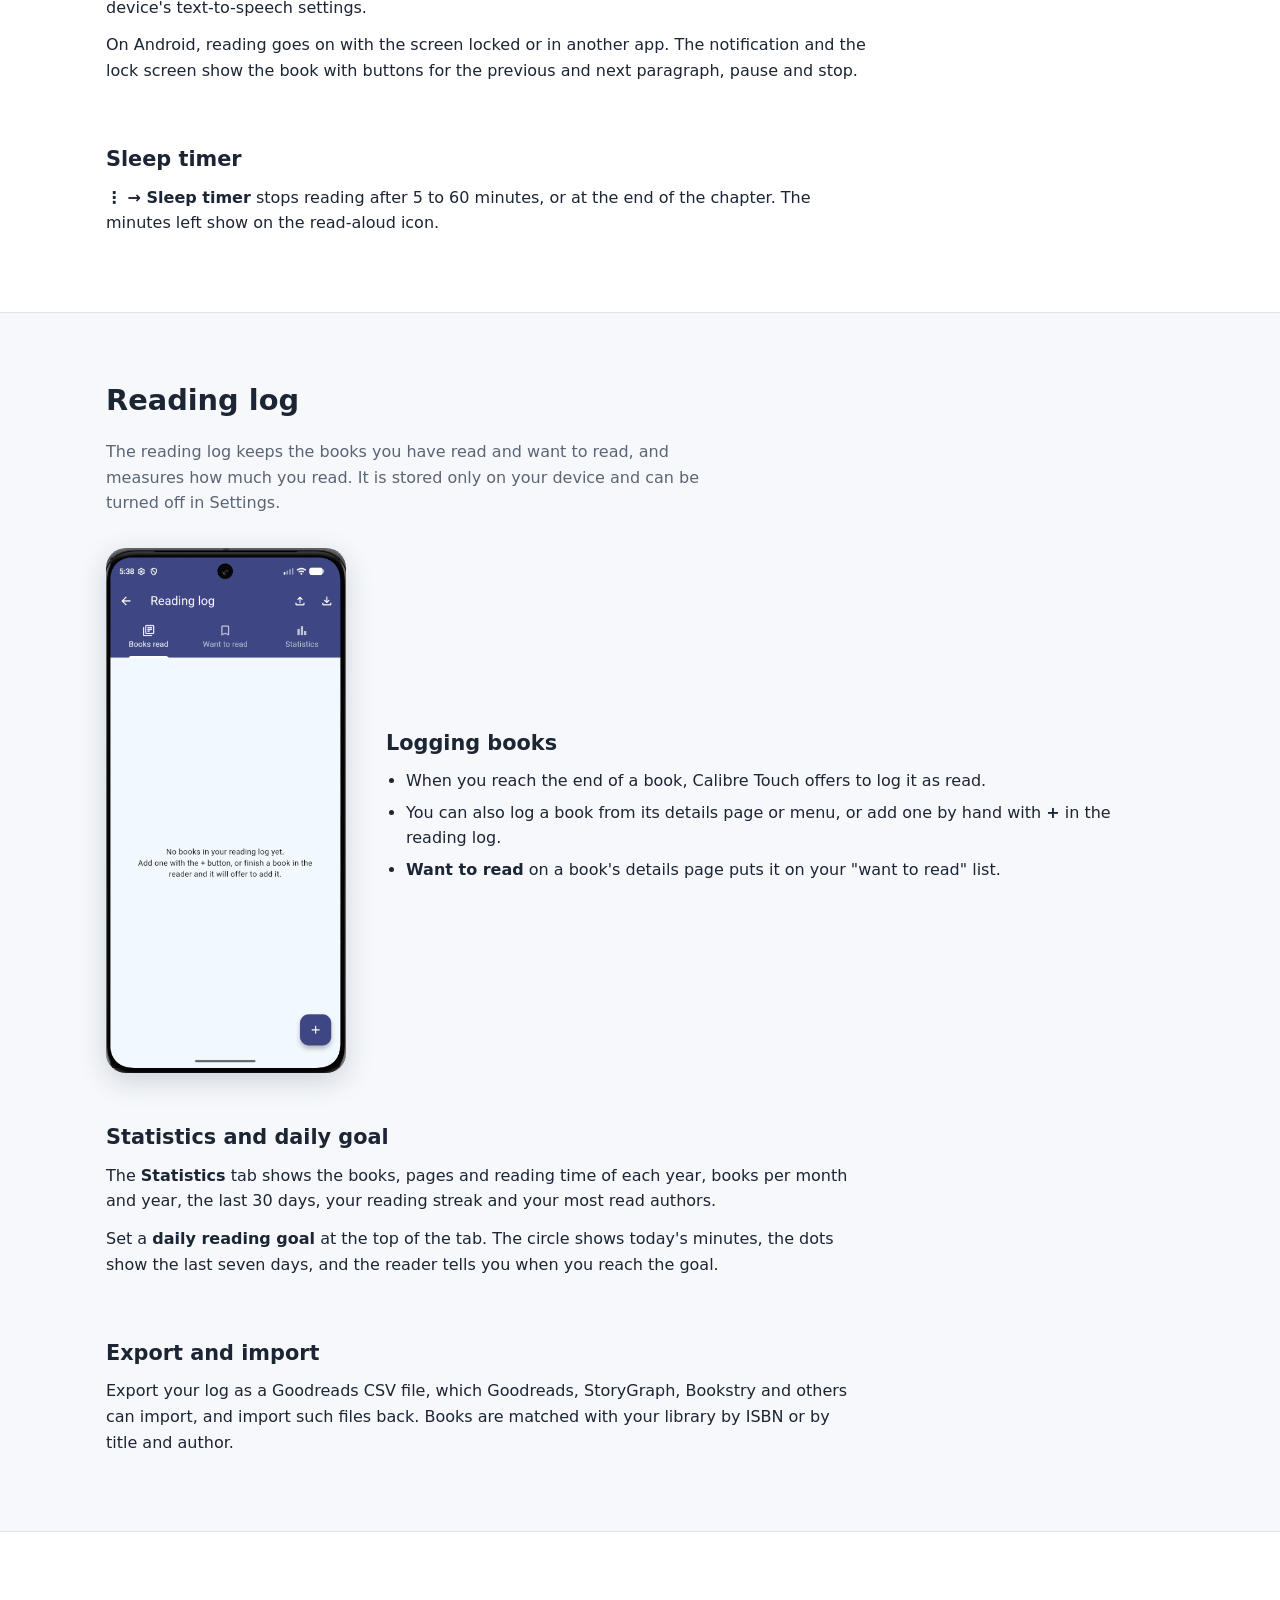
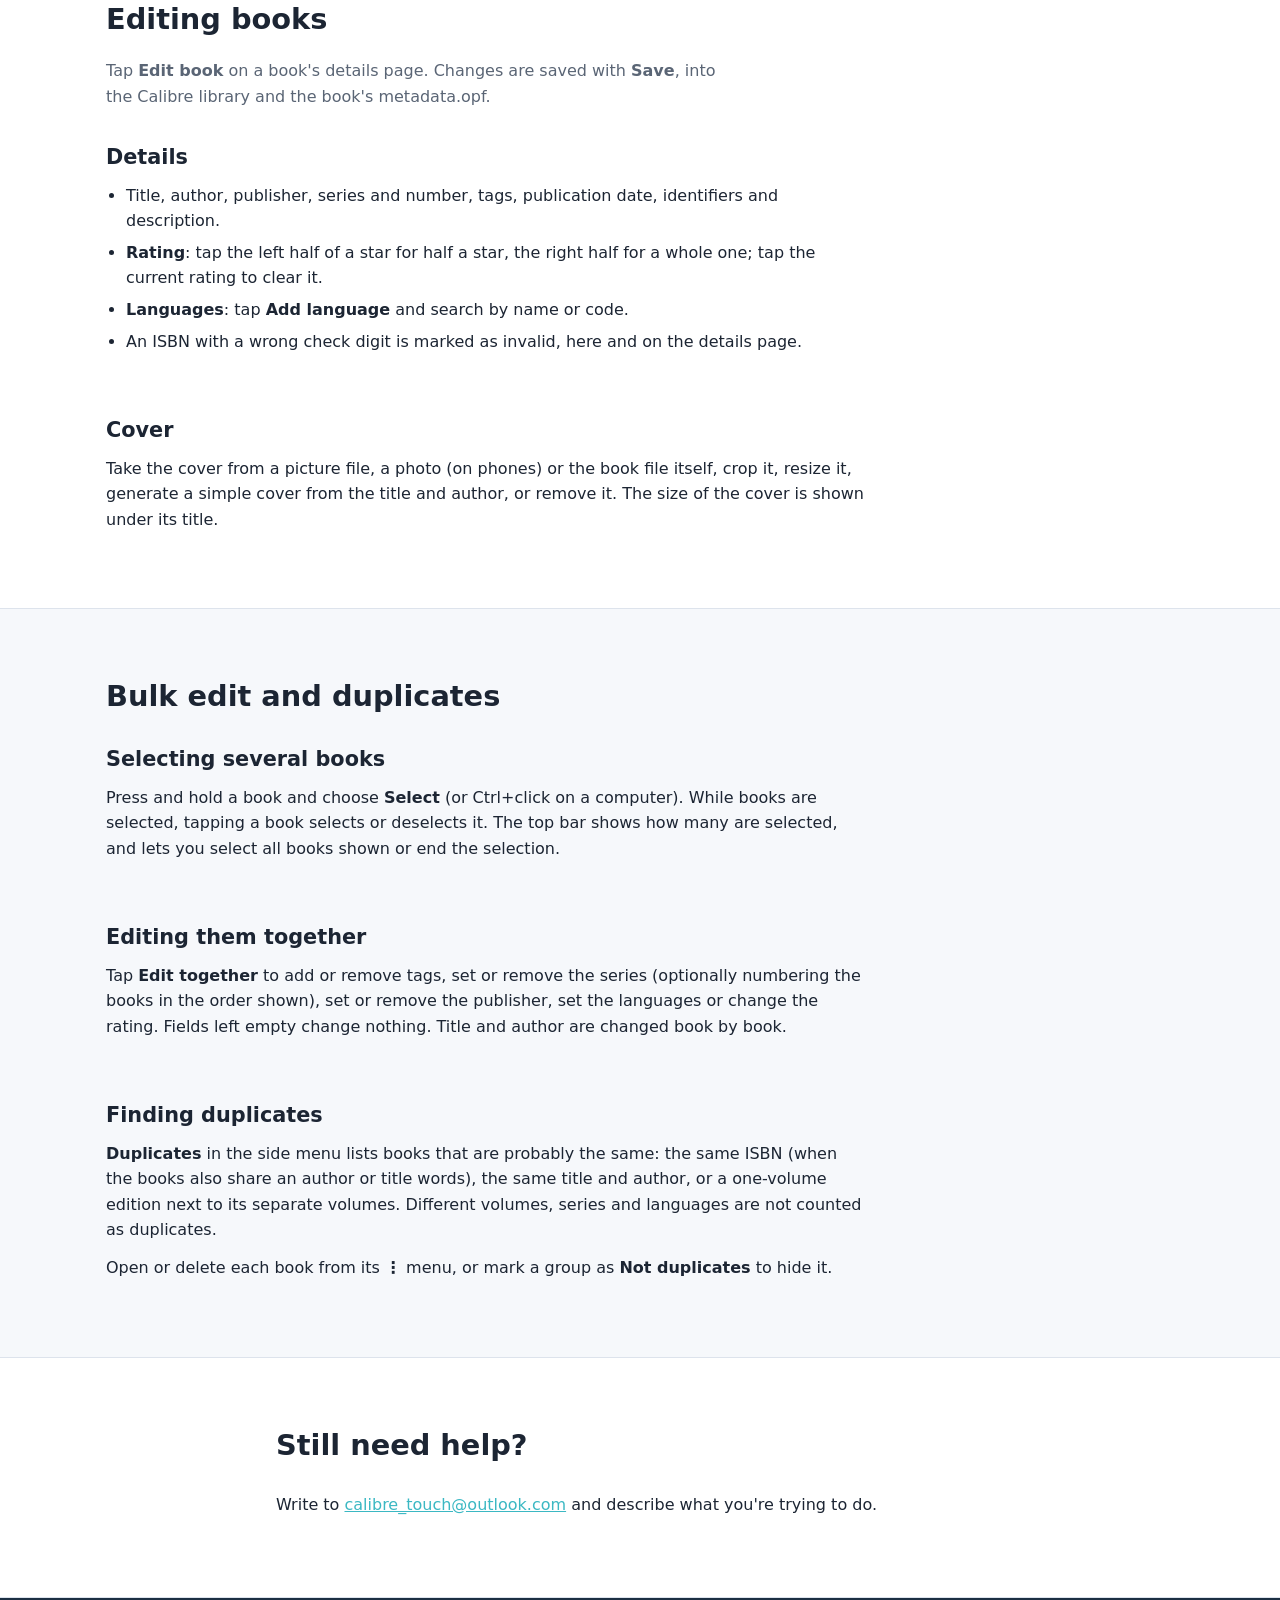
==== commit 0d2daf36: "Change contact details" ====
--- a/help.html
+++ b/help.html
@@ -428,7 +428,7 @@
     <section class="section section-alt">
       <div class="container narrow">
         <h2>Still need help?</h2>
-        <p>Write to <a href="mailto:kurjak.richard@gmail.com">kurjak.richard@gmail.com</a> and describe what you're trying to do.</p>
+        <p>Write to <a href="mailto:calibre_touch@outlook.com">calibre_touch@outlook.com</a> and describe what you're trying to do.</p>
       </div>
     </section>
   </main>
